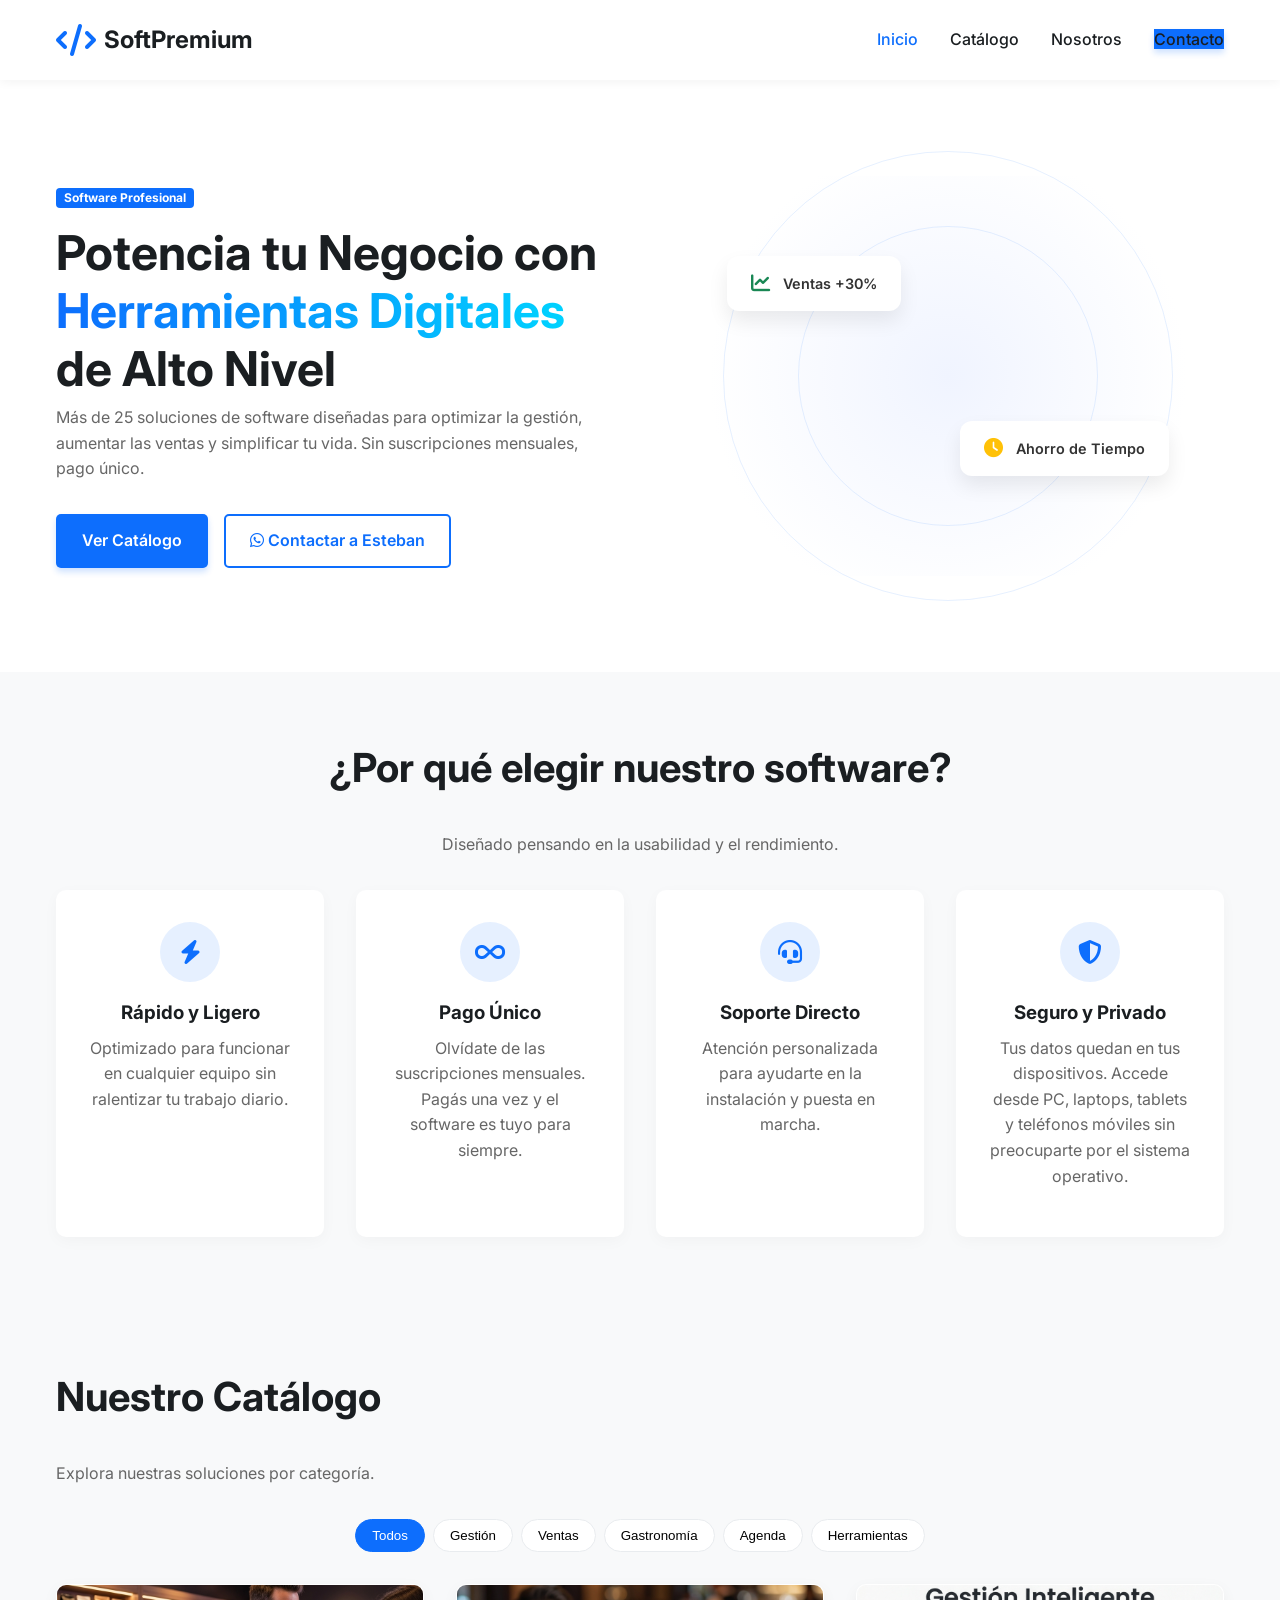
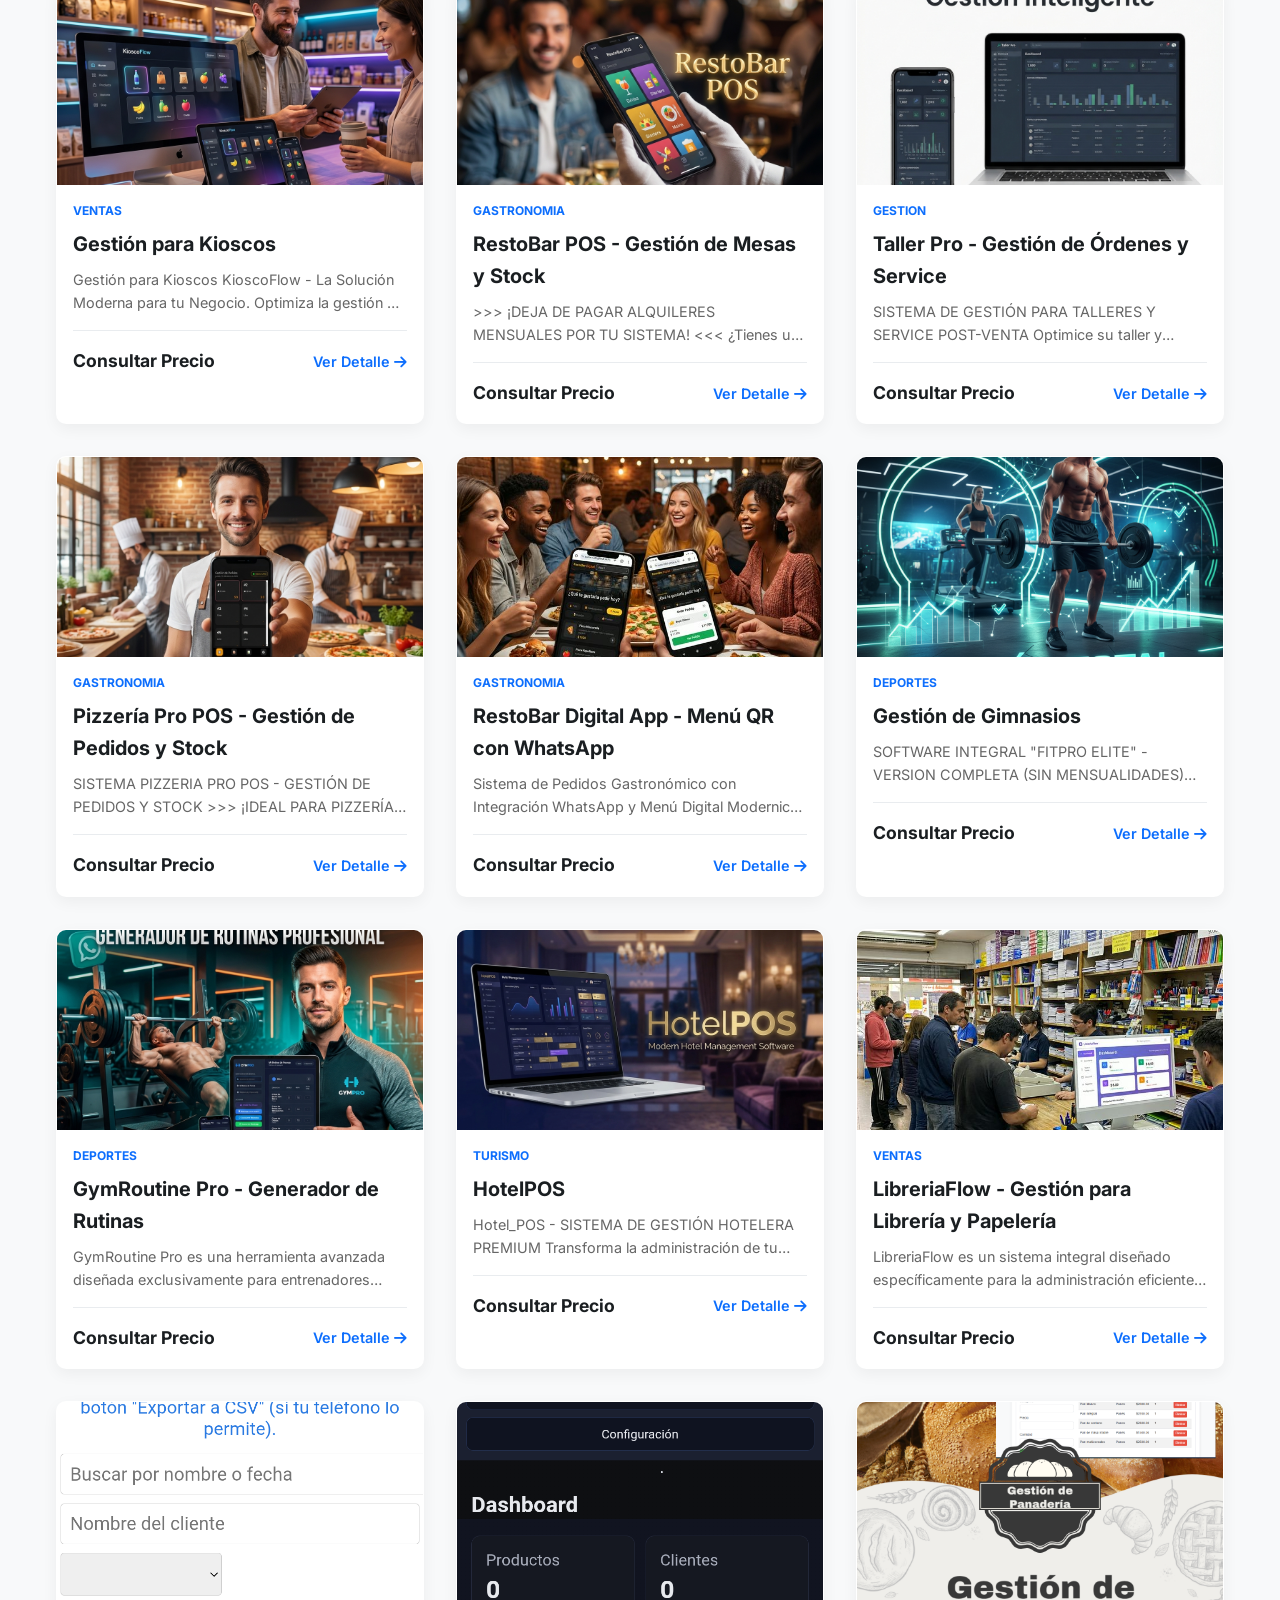
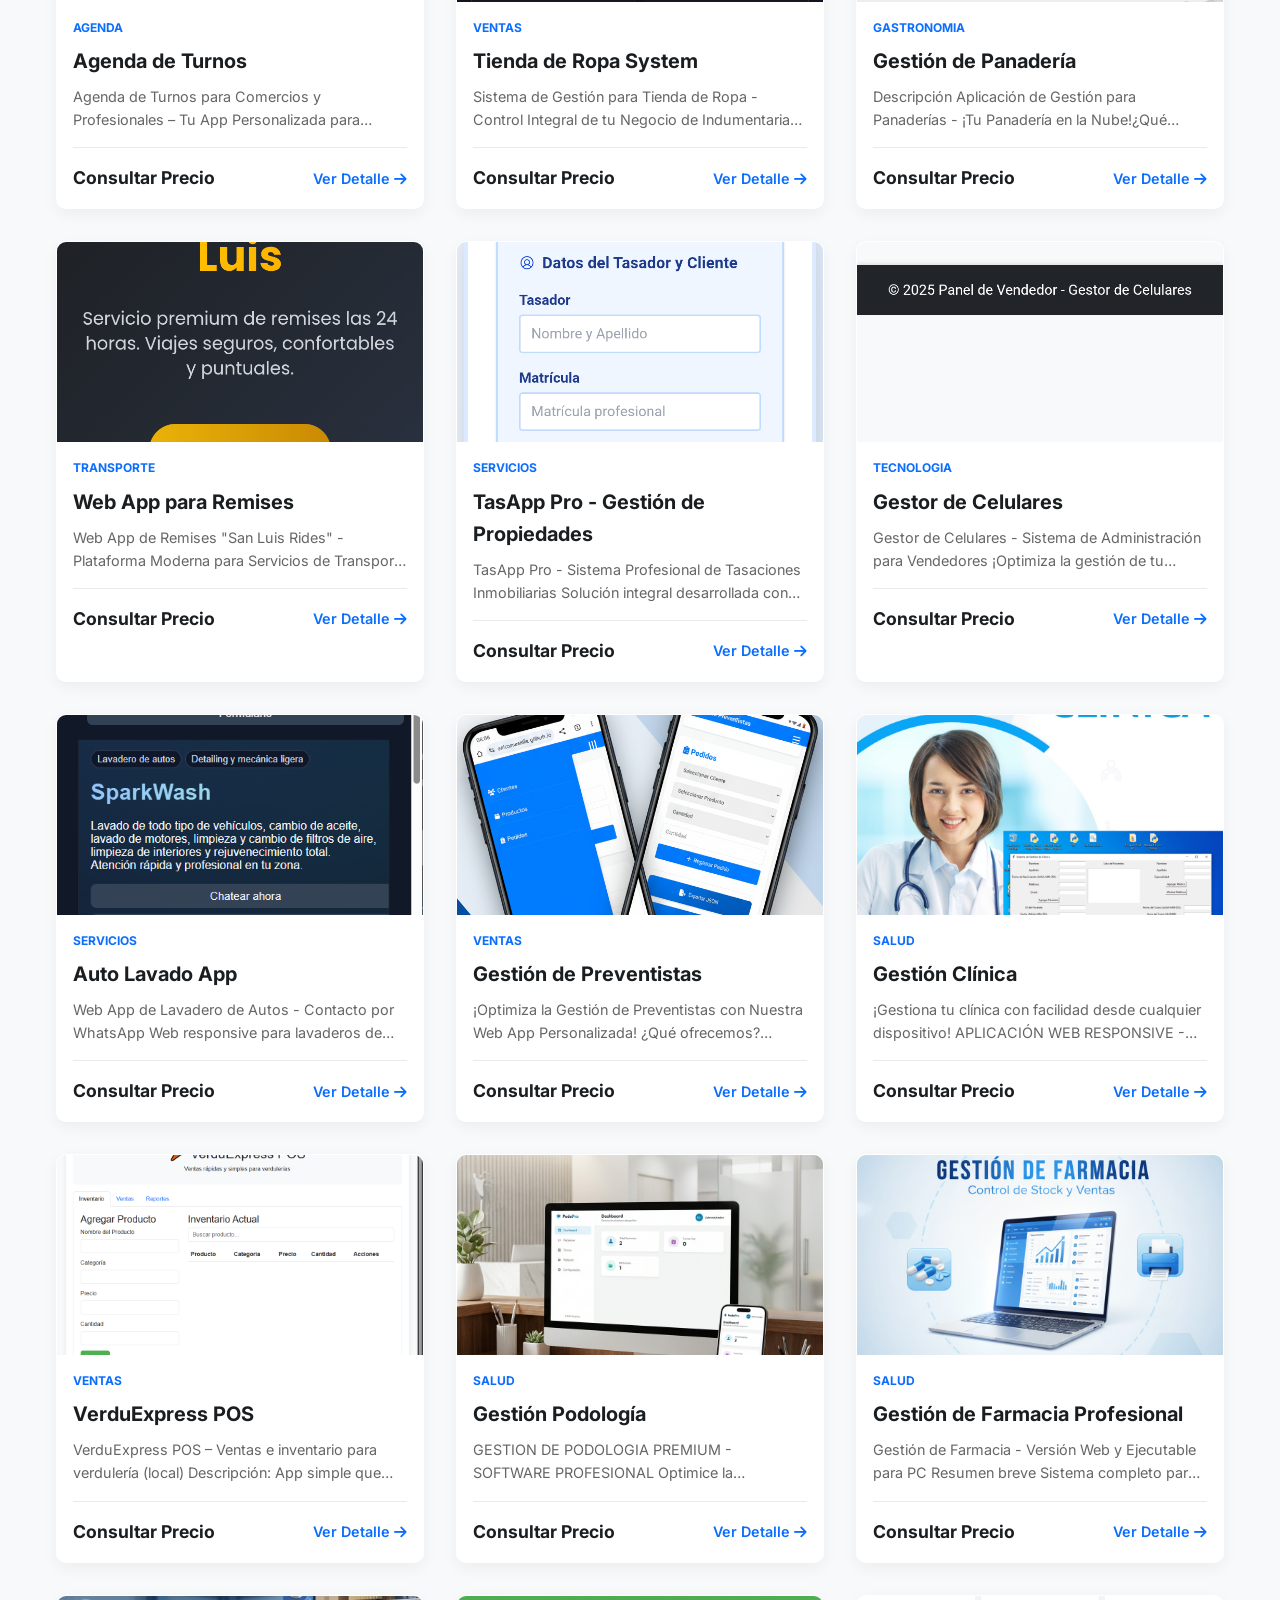
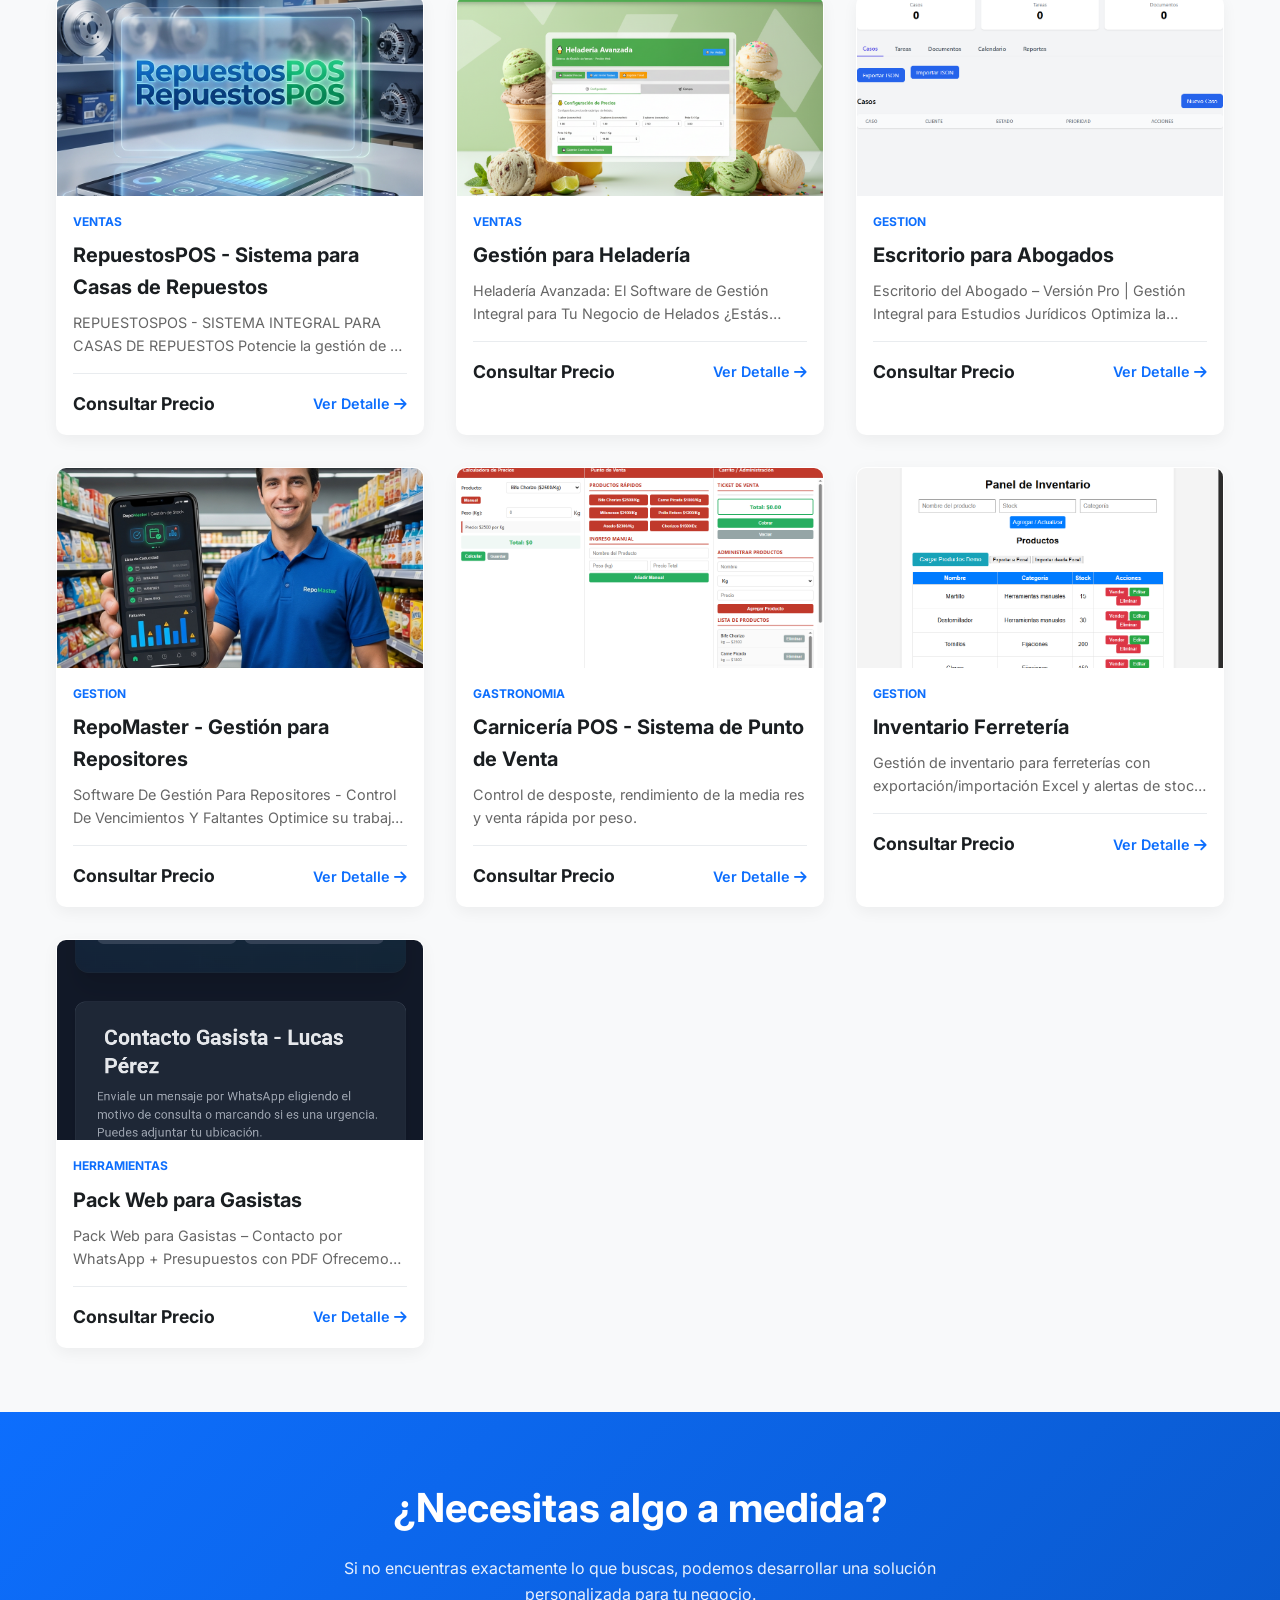
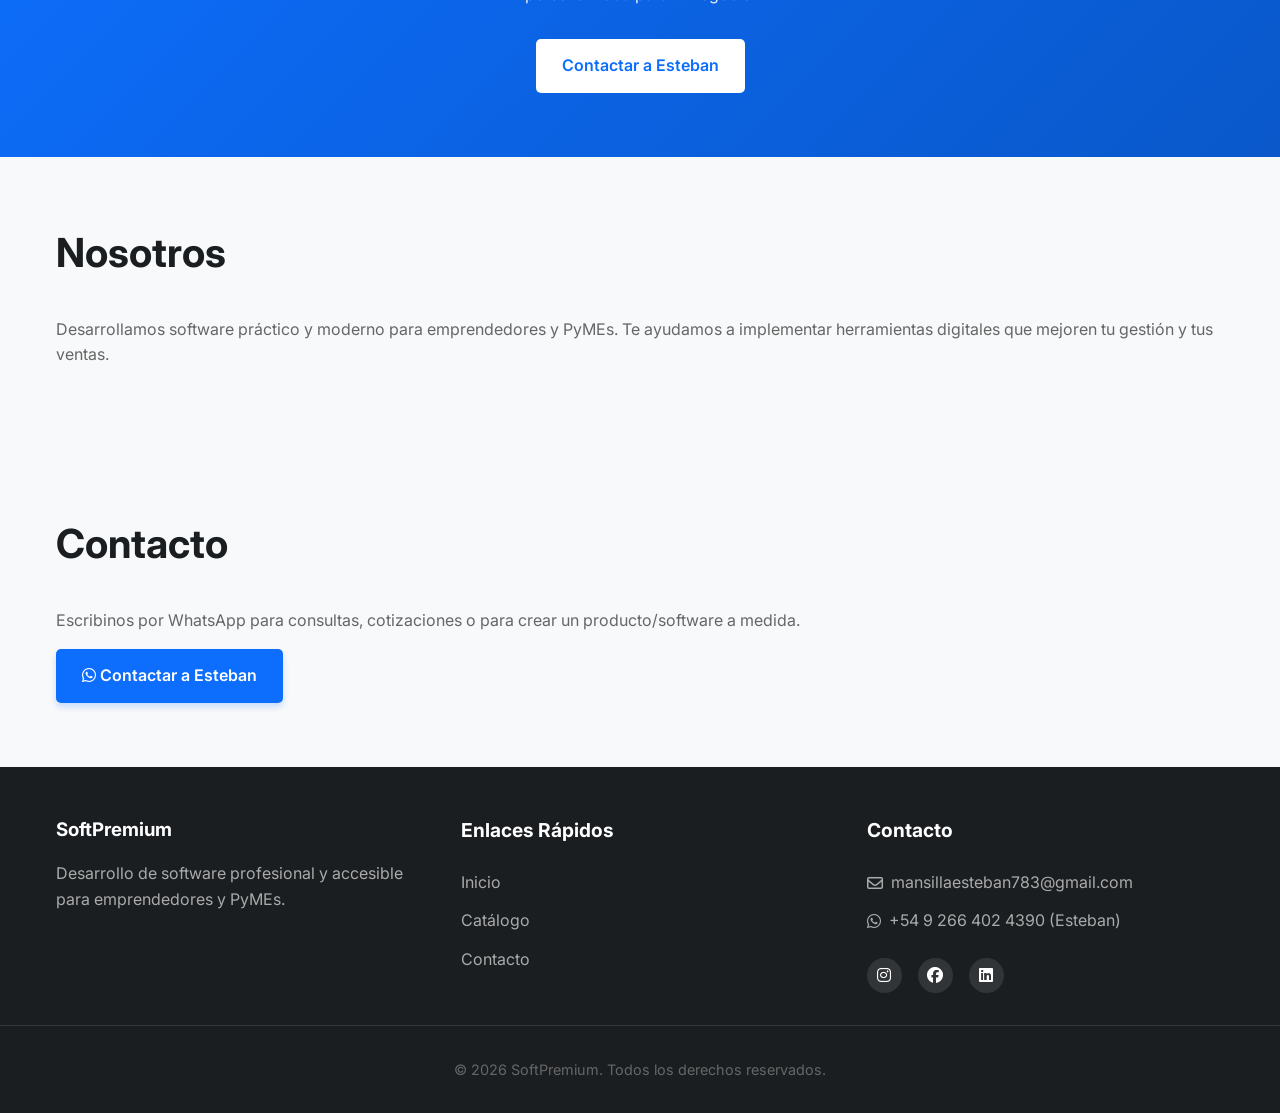
==== index.html @ 63a99de5 "dghhjdr" ====
<!DOCTYPE html>
<html lang="es">

<head>
    <meta charset="UTF-8">
    <meta name="viewport" content="width=device-width, initial-scale=1.0">
    <title>Catálogo de Software Premium | Soluciones Digitales</title>
    <meta name="description"
        content="Descubre nuestra colección de software profesional diseñado para potenciar tu negocio. Gestión, ventas, organización y mucho más.">
    <link rel="preconnect" href="https://fonts.googleapis.com">
    <link rel="preconnect" href="https://fonts.gstatic.com" crossorigin>
    <link href="https://fonts.googleapis.com/css2?family=Inter:wght@300;400;600;700&display=swap" rel="stylesheet">
    <link rel="stylesheet" href="carousel.css">
    <link rel="stylesheet" href="style.css">
    <link rel="stylesheet" href="https://cdnjs.cloudflare.com/ajax/libs/font-awesome/6.4.0/css/all.min.css">
</head>

<body>
    <header class="header">
        <div class="container header-container">
            <a href="#" class="logo">
                <i class="fa-solid fa-code"></i>
                <span>SoftPremium</span>
            </a>
            <nav class="nav">
                <ul class="nav-list">
                    <li><a href="#inicio" class="nav-link active">Inicio</a></li>
                    <li><a href="#catalogo" class="nav-link">Catálogo</a></li>
                    <li><a href="#nosotros" class="nav-link">Nosotros</a></li>
                    <li><a href="#contacto" class="nav-link btn-primary">Contacto</a></li>
                </ul>
                <div class="mobile-menu-btn">
                    <i class="fa-solid fa-bars"></i>
                </div>
            </nav>
        </div>
    </header>

    <main>
        <section id="inicio" class="hero">
            <div class="container hero-content">
                <div class="hero-text">
                    <span class="badge">Software Profesional</span>
                    <h1>Potencia tu Negocio con <span class="gradient-text">Herramientas Digitales</span> de Alto Nivel
                    </h1>
                    <p>Más de 25 soluciones de software diseñadas para optimizar la gestión, aumentar las ventas y
                        simplificar tu vida. Sin suscripciones mensuales, pago único.</p>
                    <div class="hero-buttons">
                        <a href="#catalogo" class="btn btn-primary">Ver Catálogo</a>
                        <a href="https://wa.me/5492664024390?text=Hola%20Esteban%2C%20vi%20tu%20catalogo%20en%20SoftPremium%20y%20quiero%20consultarte%20por%20crear%20un%20producto%2Fsoftware%20a%20medida.%20Podrias%20asesorarme%3F"
                            target="_blank" class="btn btn-outline"><i class="fa-brands fa-whatsapp"></i> Contactar a
                            Esteban</a>
                    </div>
                </div>
                <div class="hero-image">
                    <!-- Placeholder for hero image, creates a nice abstract tech visual with CSS -->
                    <div class="tech-visual">
                        <div class="circle circle-1"></div>
                        <div class="circle circle-2"></div>
                        <div class="card-float card-1">
                            <i class="fa-solid fa-chart-line"></i>
                            <span>Ventas +30%</span>
                        </div>
                        <div class="card-float card-2">
                            <i class="fa-solid fa-clock"></i>
                            <span>Ahorro de Tiempo</span>
                        </div>
                    </div>
                </div>
            </div>
        </section>

        <section id="features" class="features section-padding">
            <div class="container">
                <div class="section-header text-center">
                    <h2>¿Por qué elegir nuestro software?</h2>
                    <p>Diseñado pensando en la usabilidad y el rendimiento.</p>
                </div>
                <div class="features-grid">
                    <div class="feature-card">
                        <div class="icon-box">
                            <i class="fa-solid fa-bolt"></i>
                        </div>
                        <h3>Rápido y Ligero</h3>
                        <p>Optimizado para funcionar en cualquier equipo sin ralentizar tu trabajo diario.</p>
                    </div>
                    <div class="feature-card">
                        <div class="icon-box">
                            <i class="fa-solid fa-infinity"></i>
                        </div>
                        <h3>Pago Único</h3>
                        <p>Olvídate de las suscripciones mensuales. Pagás una vez y el software es tuyo para siempre.
                        </p>
                    </div>
                    <div class="feature-card">
                        <div class="icon-box">
                            <i class="fa-solid fa-headset"></i>
                        </div>
                        <h3>Soporte Directo</h3>
                        <p>Atención personalizada para ayudarte en la instalación y puesta en marcha.</p>
                    </div>
                    <div class="feature-card">
                        <div class="icon-box">
                            <i class="fa-solid fa-shield-halved"></i>
                        </div>
                        <h3>Seguro y Privado</h3>
                        <p>Tus datos quedan en tus dispositivos. Accede desde PC, laptops, tablets y teléfonos móviles sin preocuparte por el sistema operativo.</p>
                    </div>
                </div>
            </div>
        </section>

        <section id="catalogo" class="catalogo section-padding">
            <div class="container">
                <div class="section-header">
                    <h2>Nuestro Catálogo</h2>
                    <p>Explora nuestras soluciones por categoría.</p>

                    <div class="filters">
                        <button class="filter-btn active" data-filter="all">Todos</button>
                        <button class="filter-btn" data-filter="gestion">Gestión</button>
                        <button class="filter-btn" data-filter="ventas">Ventas</button>
                        <button class="filter-btn" data-filter="gastronomia">Gastronomía</button>
                        <button class="filter-btn" data-filter="agenda">Agenda</button>
                        <button class="filter-btn" data-filter="herramientas">Herramientas</button>
                    </div>
                </div>

                <div class="products-grid" id="products-container">
                    <!-- Products will be loaded here via JavaScript -->
                    <div class="loading-spinner">
                        <i class="fa-solid fa-spinner fa-spin"></i> Cargando catálogo...
                    </div>
                </div>
            </div>
        </section>

        <section id="cta" class="cta section-padding">
            <div class="container cta-container">
                <div class="cta-content">
                    <h2>¿Necesitas algo a medida?</h2>
                    <p>Si no encuentras exactamente lo que buscas, podemos desarrollar una solución personalizada para
                        tu negocio.</p>
                    <a href="https://wa.me/5492664024390?text=Hola%20Esteban%2C%20vi%20tu%20catalogo%20en%20SoftPremium%20y%20quiero%20consultarte%20por%20crear%20un%20producto%2Fsoftware%20a%20medida.%20Podrias%20asesorarme%3F"
                        target="_blank" class="btn btn-light">Contactar a Esteban</a>
                </div>
            </div>
        </section>

        <section id="nosotros" class="section-padding">
            <div class="container">
                <div class="section-header">
                    <h2>Nosotros</h2>
                    <p>Desarrollamos software práctico y moderno para emprendedores y PyMEs. Te ayudamos a implementar
                        herramientas digitales que mejoren tu gestión y tus ventas.</p>
                </div>
            </div>
        </section>

        <section id="contacto" class="section-padding">
            <div class="container">
                <div class="section-header">
                    <h2>Contacto</h2>
                    <p>Escribinos por WhatsApp para consultas, cotizaciones o para crear un producto/software a medida.
                    </p>
                </div>
                <a href="https://wa.me/5492664024390?text=Hola%20Esteban%2C%20vi%20tu%20catalogo%20en%20SoftPremium%20y%20quiero%20consultarte%20por%20crear%20un%20producto%2Fsoftware%20a%20medida.%20Podrias%20asesorarme%3F"
                    target="_blank" class="btn btn-primary"><i class="fa-brands fa-whatsapp"></i> Contactar a
                    Esteban</a>
            </div>
        </section>
    </main>

    <footer class="footer">
        <div class="container footer-content">
            <div class="footer-brand">
                <h3>SoftPremium</h3>
                <p>Desarrollo de software profesional y accesible para emprendedores y PyMEs.</p>
            </div>
            <div class="footer-links">
                <h4>Enlaces Rápidos</h4>
                <ul>
                    <li><a href="#inicio">Inicio</a></li>
                    <li><a href="#catalogo">Catálogo</a></li>
                    <li><a href="#contacto">Contacto</a></li>
                </ul>
            </div>
            <div class="footer-contact">
                <h4>Contacto</h4>
                <p><i class="fa-regular fa-envelope"></i> mansillaesteban783@gmail.com</p>
                <p><i class="fa-brands fa-whatsapp"></i> +54 9 266 402 4390 (Esteban)</p>
                <div class="social-icons">
                    <a href="#"><i class="fa-brands fa-instagram"></i></a>
                    <a href="https://www.facebook.com/profile.php?id=61573577638494&locale=es_LA"><i
                            class="fa-brands fa-facebook"></i></a>
                    <a href="https://www.linkedin.com/in/esteban-federico-mansilla-4b6b83250/"><i
                            class="fa-brands fa-linkedin"></i></a>
                </div>
            </div>
        </div>
        <div class="footer-bottom">
            <p>&copy; 2026 SoftPremium. Todos los derechos reservados.</p>
        </div>
    </footer>

    <!-- Product Modal -->
    <div id="product-modal" class="modal">
        <div class="modal-content">
            <span class="close-modal">&times;</span>
            <div class="modal-body">
                <div class="modal-image">
                    <img id="modal-img" src="" alt="Producto">
                </div>
                <div class="modal-info">
                    <span id="modal-category" class="badge">Categoría</span>
                    <h2 id="modal-title">Título del Producto</h2>
                    <p id="modal-desc">Descripción completa...</p>
                    <ul id="modal-features" class="feature-list">
                        <!-- Features list populated by JS -->
                    </ul>
                    <div class="modal-price-action">
                        <div class="price-tag" id="modal-price">$0</div>
                        <a href="#" id="modal-buy-btn" target="_blank" class="btn btn-primary"><i
                                class="fa-brands fa-whatsapp"></i> Comprar ahora</a>
                    </div>
                </div>
            </div>
        </div>
    </div>

    <script src="products.js"></script>
    <script src="main.js"></script>
</body>

</html>
---- carousel.css ----
/* Carousel Styles */
.carousel {
    position: relative;
    width: 100%;
    height: 100%;
    display: flex;
    align-items: center;
    justify-content: center;
    overflow: hidden;
}

.carousel-slide {
    display: none;
    width: 100%;
    height: 100%;
    object-fit: contain;
    /* Changed from cover so images fit nicely */
}

.carousel-slide.active {
    display: block;
    animation: fadeIn 0.5s ease;
}

@keyframes fadeIn {
    from {
        opacity: 0;
    }

    to {
        opacity: 1;
    }
}

.carousel-btn {
    position: absolute;
    top: 50%;
    transform: translateY(-50%);
    background-color: rgba(0, 0, 0, 0.5);
    color: white;
    border: none;
    padding: 10px 15px;
    cursor: pointer;
    font-size: 1.5rem;
    z-index: 10;
    border-radius: 50%;
    transition: background 0.3s;
}

.carousel-btn:hover {
    background-color: rgba(0, 0, 0, 0.8);
}

.carousel-btn.prev {
    left: 10px;
}

.carousel-btn.next {
    right: 10px;
}

.carousel-indicators {
    position: absolute;
    bottom: 10px;
    left: 50%;
    transform: translateX(-50%);
    display: flex;
    gap: 5px;
    z-index: 10;
}

.carousel-dot {
    width: 10px;
    height: 10px;
    background-color: rgba(255, 255, 255, 0.5);
    border-radius: 50%;
    cursor: pointer;
}

.carousel-dot.active {
    background-color: white;
}
---- style.css ----
:root {
    /* Color Palette */
    --primary-color: #0d6efd;
    --primary-dark: #0a58ca;
    --secondary-color: #1a1e21;
    --accent-color: #ffc107;
    --text-color: #333333;
    --light-bg: #f8f9fa;
    --dark-bg: #121212;
    --card-bg: #ffffff;
    --border-color: #e9ecef;
    --success-color: #198754;

    /* Spacing */
    --space-sm: 0.5rem;
    --space-md: 1rem;
    --space-lg: 2rem;
    --space-xl: 4rem;

    /* Fonts */
    --font-heading: 'Inter', sans-serif;
    --font-body: 'Inter', sans-serif;
}

/* Base Styles */
* {
    box-sizing: border-box;
    margin: 0;
    padding: 0;
}

body {
    font-family: var(--font-body);
    line-height: 1.6;
    color: var(--text-color);
    background-color: var(--light-bg);
}

img {
    max-width: 100%;
    height: auto;
    display: block;
}

a {
    text-decoration: none;
    color: inherit;
    transition: all 0.3s ease;
}

ul {
    list-style: none;
}

.container {
    max-width: 1200px;
    margin: 0 auto;
    padding: 0 var(--space-md);
}

.section-padding {
    padding: var(--space-xl) 0;
}

.text-center {
    text-align: center;
}

/* Typography */
h1,
h2,
h3,
h4,
h5,
h6 {
    font-family: var(--font-heading);
    font-weight: 700;
    color: var(--secondary-color);
    margin-bottom: var(--space-sm);
}

h1 {
    font-size: 3rem;
    line-height: 1.2;
}

h2 {
    font-size: 2.5rem;
    margin-bottom: var(--space-lg);
}

p {
    margin-bottom: var(--space-md);
    color: #666;
}

.gradient-text {
    background: linear-gradient(90deg, var(--primary-color), #00d2ff);
    -webkit-background-clip: text;
    -webkit-text-fill-color: transparent;
}

/* Badge */
.badge {
    display: inline-block;
    padding: 0.25rem 0.5rem;
    font-size: 0.75rem;
    font-weight: 700;
    line-height: 1;
    color: #fff;
    text-align: center;
    white-space: nowrap;
    vertical-align: baseline;
    border-radius: 0.25rem;
    background-color: var(--primary-color);
    margin-bottom: var(--space-md);
}

/* Buttons */
.btn {
    display: inline-block;
    padding: 0.75rem 1.5rem;
    font-size: 1rem;
    font-weight: 600;
    border-radius: 5px;
    cursor: pointer;
    border: 2px solid transparent;
}

.btn-primary {
    background-color: var(--primary-color);
    color: #fff;
    box-shadow: 0 4px 6px rgba(13, 110, 253, 0.2);
}

.btn-primary:hover {
    background-color: var(--primary-dark);
    transform: translateY(-2px);
    box-shadow: 0 6px 8px rgba(13, 110, 253, 0.3);
}

.btn-outline {
    background-color: transparent;
    border-color: var(--primary-color);
    color: var(--primary-color);
}

.btn-outline:hover {
    background-color: var(--primary-color);
    color: #fff;
}

.btn-light {
    background-color: #fff;
    color: var(--primary-color);
}

.btn-light:hover {
    background-color: #f8f9fa;
    color: var(--primary-dark);
}

/* Header & Nav */
.header {
    background-color: #fff;
    box-shadow: 0 2px 10px rgba(0, 0, 0, 0.05);
    position: sticky;
    top: 0;
    z-index: 1000;
}

.header-container {
    display: flex;
    justify-content: space-between;
    align-items: center;
    height: 80px;
}

.logo {
    display: flex;
    align-items: center;
    font-size: 1.5rem;
    font-weight: 700;
    color: var(--secondary-color);
}

.logo i {
    color: var(--primary-color);
    margin-right: 0.5rem;
    font-size: 2rem;
}

.nav-list {
    display: flex;
    align-items: center;
    gap: var(--space-lg);
}

.nav-link {
    font-weight: 500;
    color: var(--secondary-color);
}

.nav-link.active,
.nav-link:hover {
    color: var(--primary-color);
}

.mobile-menu-btn {
    display: none;
    font-size: 1.5rem;
    cursor: pointer;
}

/* Hero Section */
.hero {
    background-color: #fff;
    padding: 6rem 0;
    overflow: hidden;
    position: relative;
}

.hero-content {
    display: grid;
    grid-template-columns: 1fr 1fr;
    gap: var(--space-xl);
    align-items: center;
}

.hero-buttons {
    display: flex;
    gap: var(--space-md);
    margin-top: var(--space-lg);
}

.tech-visual {
    position: relative;
    width: 100%;
    height: 400px;
    background: radial-gradient(circle at center, #f0f4ff 0%, #fff 70%);
    border-radius: 20px;
    display: flex;
    justify-content: center;
    align-items: center;
}

.circle {
    position: absolute;
    border-radius: 50%;
    border: 1px solid rgba(13, 110, 253, 0.1);
}

.circle-1 {
    width: 300px;
    height: 300px;
    animation: pulse 4s infinite;
}

.circle-2 {
    width: 450px;
    height: 450px;
    animation: pulse 6s infinite reverse;
}

.card-float {
    position: absolute;
    background: #fff;
    padding: 1rem 1.5rem;
    border-radius: 12px;
    box-shadow: 0 10px 20px rgba(0, 0, 0, 0.08);
    display: flex;
    align-items: center;
    gap: 0.8rem;
    font-weight: 600;
    font-size: 0.9rem;
    animation: float 3s ease-in-out infinite;
}

.card-1 {
    top: 20%;
    left: 10%;
    animation-delay: 0s;
}

.card-1 i {
    color: var(--success-color);
    font-size: 1.2rem;
}

.card-2 {
    bottom: 25%;
    right: 10%;
    animation-delay: 1.5s;
}

.card-2 i {
    color: var(--accent-color);
    font-size: 1.2rem;
}

@keyframes pulse {
    0% {
        transform: scale(1);
        opacity: 0.5;
    }

    50% {
        transform: scale(1.1);
        opacity: 0.2;
    }

    100% {
        transform: scale(1);
        opacity: 0.5;
    }
}

@keyframes float {
    0% {
        transform: translateY(0);
    }

    50% {
        transform: translateY(-10px);
    }

    100% {
        transform: translateY(0);
    }
}

/* Features */
.features-grid {
    display: grid;
    grid-template-columns: repeat(auto-fit, minmax(250px, 1fr));
    gap: var(--space-lg);
    margin-top: var(--space-lg);
}

.feature-card {
    background: #fff;
    padding: var(--space-lg);
    border-radius: 10px;
    box-shadow: 0 4px 15px rgba(0, 0, 0, 0.03);
    text-align: center;
    transition: transform 0.3s;
}

.feature-card:hover {
    transform: translateY(-5px);
}

.icon-box {
    width: 60px;
    height: 60px;
    background-color: rgba(13, 110, 253, 0.1);
    color: var(--primary-color);
    border-radius: 50%;
    display: flex;
    justify-content: center;
    align-items: center;
    margin: 0 auto var(--space-md);
    font-size: 1.5rem;
}

/* Catalog */
.filters {
    display: flex;
    justify-content: center;
    flex-wrap: wrap;
    gap: var(--space-sm);
    margin: var(--space-lg) 0;
}

.filter-btn {
    background: #fff;
    border: 1px solid var(--border-color);
    padding: 0.5rem 1rem;
    border-radius: 20px;
    cursor: pointer;
    font-weight: 500;
    transition: all 0.3s;
}

.filter-btn:hover,
.filter-btn.active {
    background-color: var(--primary-color);
    color: #fff;
    border-color: var(--primary-color);
}

.products-grid {
    display: grid;
    grid-template-columns: repeat(auto-fill, minmax(300px, 1fr));
    gap: var(--space-lg);
}

.product-card {
    background: #fff;
    border-radius: 10px;
    overflow: hidden;
    box-shadow: 0 5px 15px rgba(0, 0, 0, 0.05);
    transition: all 0.3s;
    border: 1px solid transparent;
}

.product-card:hover {
    box-shadow: 0 10px 25px rgba(0, 0, 0, 0.1);
    border-color: rgba(13, 110, 253, 0.2);
    transform: translateY(-3px);
}

.product-img-wrapper {
    height: 200px;
    background-color: #eee;
    overflow: hidden;
    position: relative;
    display: flex;
    align-items: center;
    justify-content: center;
}

.product-img-wrapper img {
    width: 100%;
    height: 100%;
    object-fit: cover;
    transition: transform 0.5s;
}

.product-card:hover .product-img-wrapper img {
    transform: scale(1.05);
}

.product-placeholder {
    font-size: 3rem;
    color: #ccc;
}

.product-content {
    padding: var(--space-md);
}

.product-cat {
    font-size: 0.75rem;
    color: var(--primary-color);
    text-transform: uppercase;
    font-weight: 700;
    margin-bottom: 0.5rem;
    display: block;
}

.product-title {
    font-size: 1.25rem;
    margin-bottom: 0.5rem;
    color: var(--secondary-color);
}

.product-desc {
    font-size: 0.9rem;
    color: #666;
    margin-bottom: 1rem;
    /* Limit lines */
    display: -webkit-box;
    -webkit-line-clamp: 2;
    -webkit-box-orient: vertical;
    overflow: hidden;
}

.product-footer {
    display: flex;
    justify-content: space-between;
    align-items: center;
    margin-top: 1rem;
    padding-top: 1rem;
    border-top: 1px solid var(--border-color);
}

.product-price {
    font-weight: 700;
    font-size: 1.1rem;
    color: var(--secondary-color);
}

.view-btn {
    text-decoration: none;
    color: var(--primary-color);
    font-weight: 600;
    font-size: 0.9rem;
}

.view-btn:hover {
    text-decoration: underline;
}

/* CTA */
.cta {
    background: linear-gradient(135deg, var(--primary-color), var(--primary-dark));
    color: #fff;
    text-align: center;
}

.cta h2 {
    color: #fff;
    margin-bottom: 1rem;
}

.cta p {
    color: rgba(255, 255, 255, 0.9);
    max-width: 600px;
    margin: 0 auto 2rem;
}

/* Footer */
.footer {
    background-color: var(--secondary-color);
    color: #fff;
    padding: 3rem 0 1rem;
}

.footer-content {
    display: grid;
    grid-template-columns: repeat(auto-fit, minmax(200px, 1fr));
    gap: 3rem;
    margin-bottom: 2rem;
}

.footer-brand h3 {
    color: #fff;
    margin-bottom: 1rem;
}

.footer-brand p {
    color: #aaa;
}

.footer h4 {
    color: #fff;
    margin-bottom: 1.5rem;
    font-size: 1.2rem;
}

.footer-links ul li {
    margin-bottom: 0.8rem;
}

.footer-links a {
    color: #aaa;
}

.footer-links a:hover {
    color: #fff;
    padding-left: 5px;
}

.footer-contact p {
    color: #aaa;
    margin-bottom: 0.8rem;
    display: flex;
    align-items: center;
    gap: 0.5rem;
}

.social-icons {
    display: flex;
    gap: 1rem;
    margin-top: 1.5rem;
}

.social-icons a {
    width: 35px;
    height: 35px;
    background-color: rgba(255, 255, 255, 0.1);
    display: flex;
    align-items: center;
    justify-content: center;
    border-radius: 50%;
    color: #fff;
    transition: all 0.3s;
}

.social-icons a:hover {
    background-color: var(--primary-color);
    transform: translateY(-3px);
}

.footer-bottom {
    text-align: center;
    padding-top: 2rem;
    border-top: 1px solid rgba(255, 255, 255, 0.1);
    color: #777;
    font-size: 0.9rem;
}

/* Modal */
.modal {
    display: none;
    position: fixed;
    z-index: 2000;
    left: 0;
    top: 0;
    width: 100%;
    height: 100%;
    background-color: rgba(0, 0, 0, 0.7);
    overflow: auto;
    opacity: 0;
    transition: opacity 0.3s ease;
}

.modal.show {
    display: flex;
    align-items: center;
    justify-content: center;
    opacity: 1;
}

.modal-content {
    background-color: #fff;
    margin: auto;
    width: 90%;
    max-width: 900px;
    border-radius: 12px;
    position: relative;
    box-shadow: 0 5px 30px rgba(0, 0, 0, 0.3);
    animation: slideDown 0.4s ease;
    overflow: hidden;
}

@keyframes slideDown {
    from {
        transform: translateY(-50px);
        opacity: 0;
    }

    to {
        transform: translateY(0);
        opacity: 1;
    }
}

.close-modal {
    color: #aaa;
    position: absolute;
    top: 15px;
    right: 20px;
    font-size: 2rem;
    font-weight: bold;
    cursor: pointer;
    z-index: 10;
}

.close-modal:hover {
    color: #000;
}

.modal-body {
    display: grid;
    grid-template-columns: 1fr 1fr;
}

.modal-image {
    background-color: #f0f0f0;
    display: flex;
    align-items: center;
    justify-content: center;
    height: 400px;
    overflow: hidden;
}

.modal-image img {
    max-height: 100%;
    width: auto;
}

.modal-info {
    padding: 2rem;
    display: flex;
    flex-direction: column;
    overflow-y: auto;
    max-height: 500px;
    /* Limit height inside modal if needed */
}

#modal-desc {
    white-space: pre-wrap;
    /* Preserve newlines */
    margin-bottom: 1.5rem;
    line-height: 1.6;
}

.feature-list {
    margin: 1.5rem 0;
}

.feature-list li {
    margin-bottom: 0.5rem;
    padding-left: 1.5rem;
    position: relative;
}

.feature-list li::before {
    content: "✓";
    position: absolute;
    left: 0;
    color: var(--success-color);
    font-weight: bold;
}

.modal-price-action {
    margin-top: auto;
    display: flex;
    justify-content: space-between;
    align-items: center;
    padding-top: 1.5rem;
    border-top: 1px solid var(--border-color);
}

.price-tag {
    font-size: 1.5rem;
    font-weight: 800;
    color: var(--primary-color);
}

/* Responsive */
@media (max-width: 768px) {
    .hero-content {
        grid-template-columns: 1fr;
        text-align: center;
    }

    .hero-buttons {
        justify-content: center;
    }

    .nav-list {
        display: none;
        /* simple mobile menu handling for now */
    }

    .mobile-menu-btn {
        display: block;
    }

    h1 {
        font-size: 2.5rem;
    }

    .modal-body {
        grid-template-columns: 1fr;
    }

    .modal-image {
        height: 250px;
    }
}
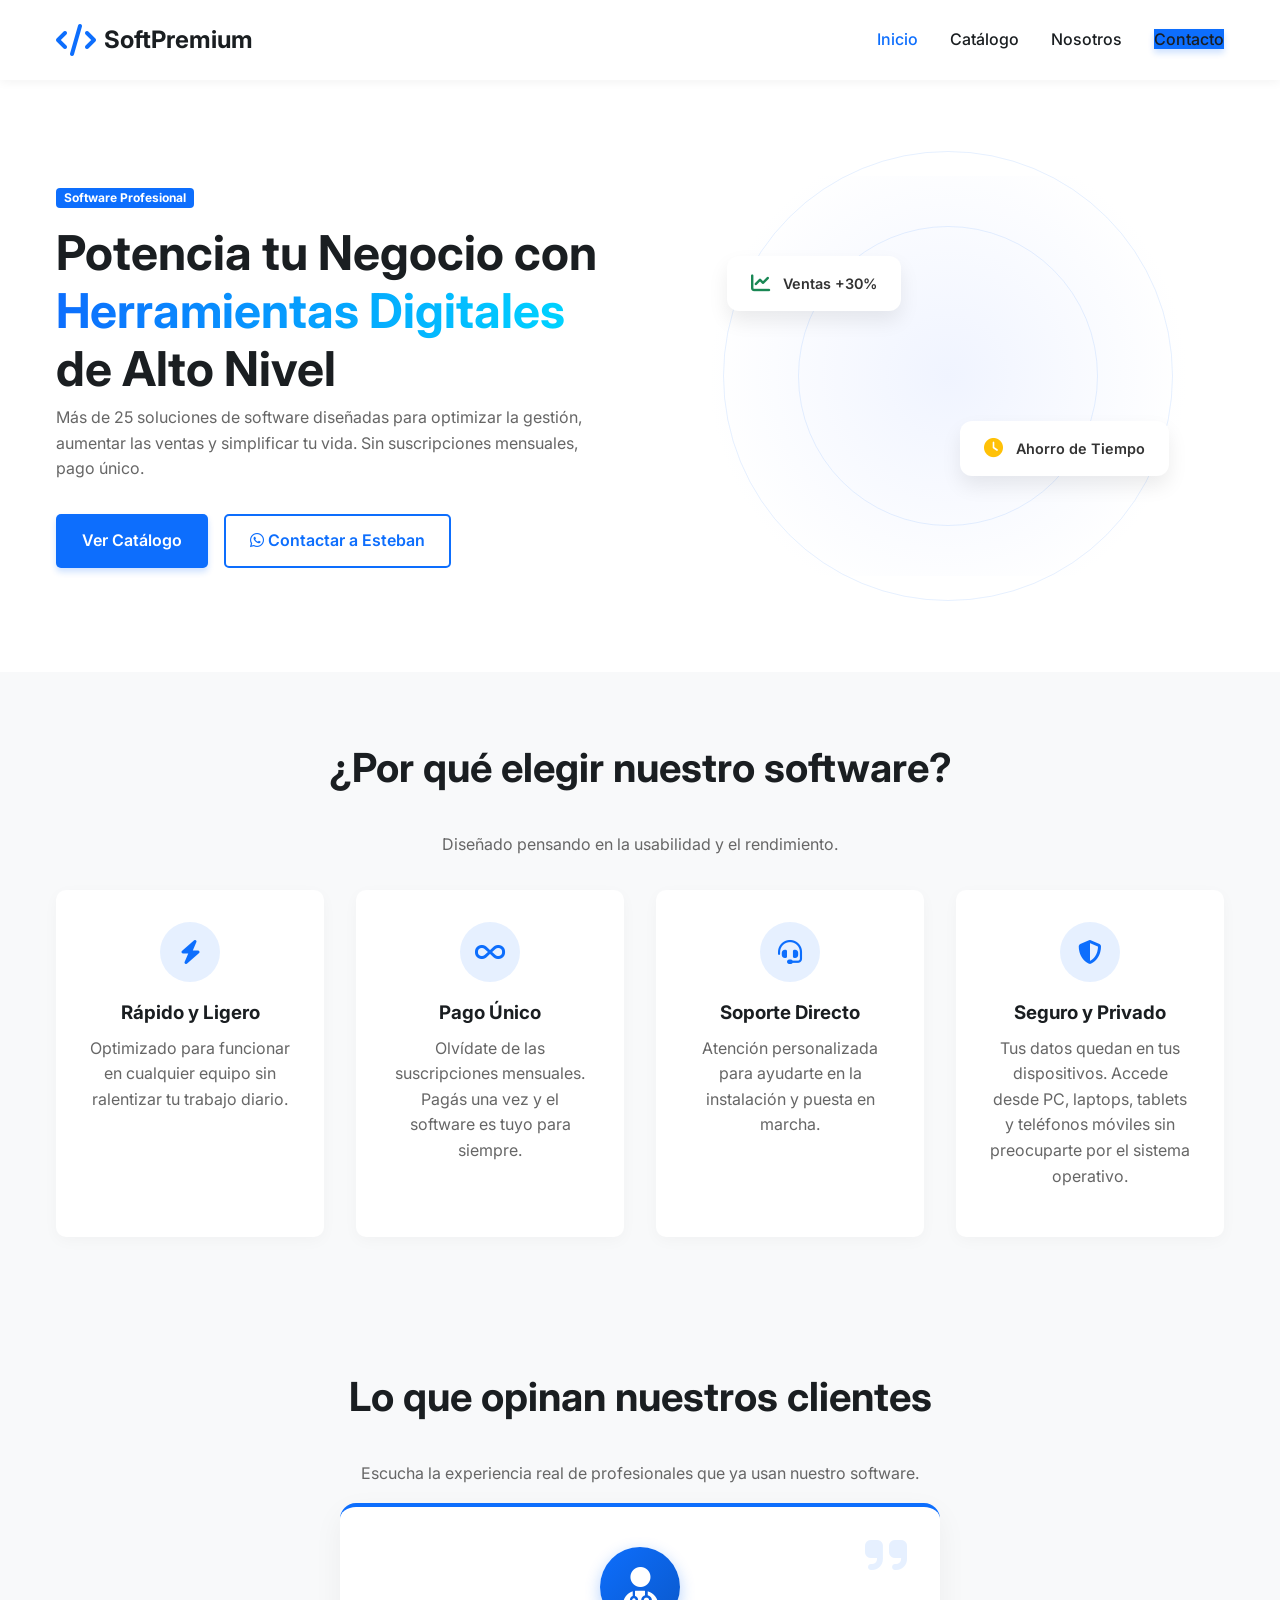
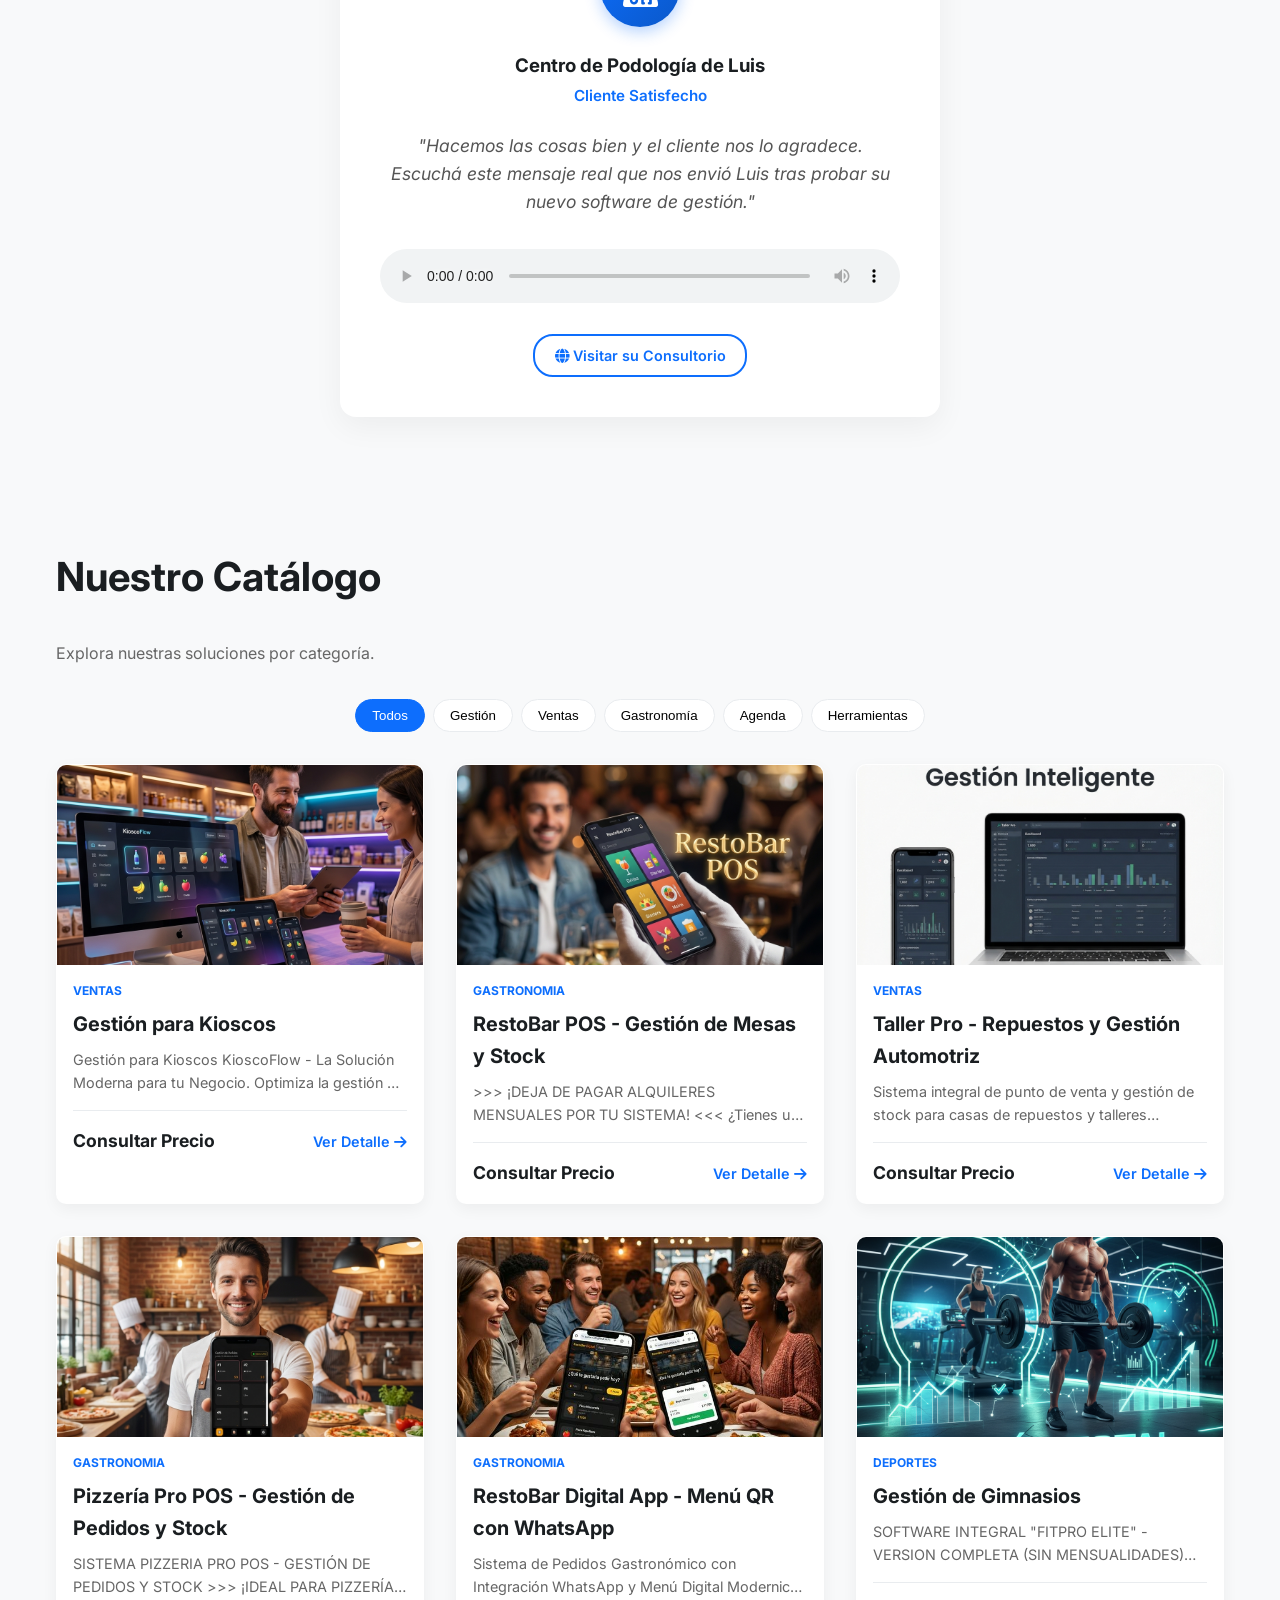
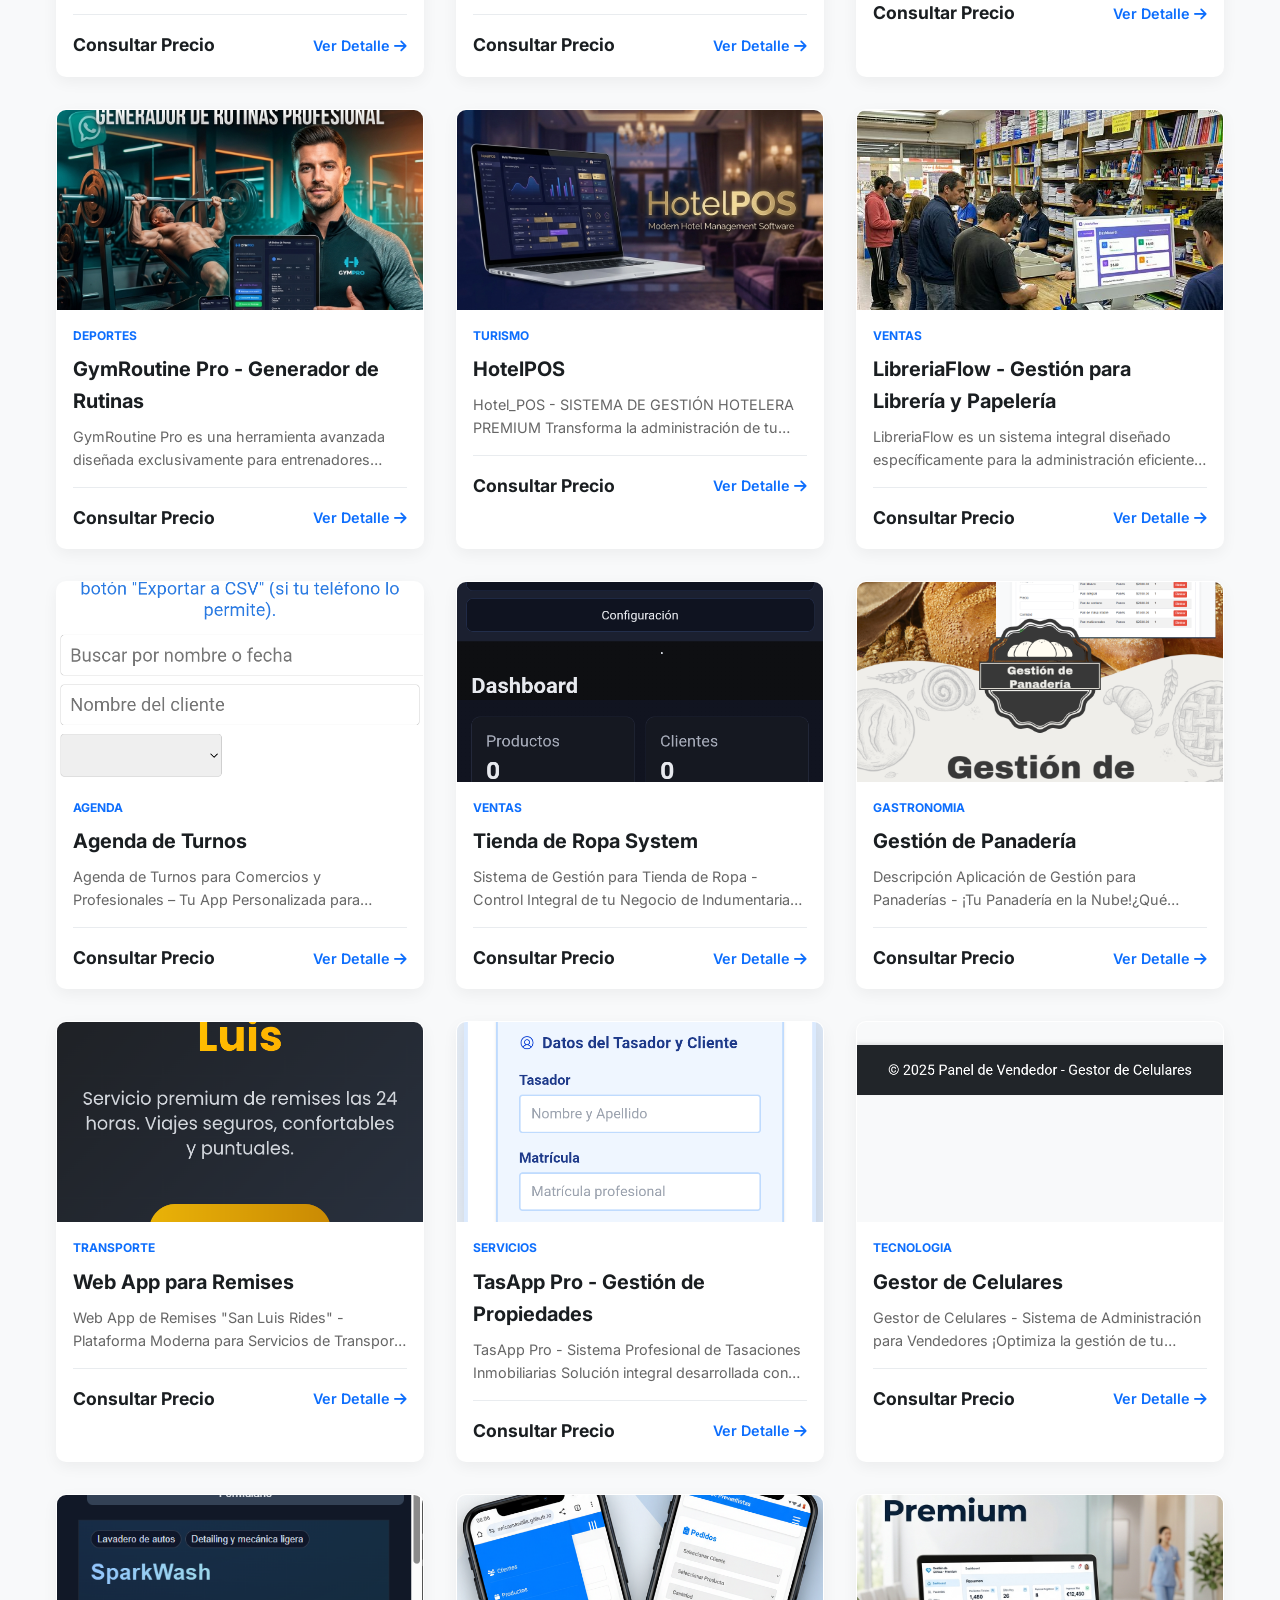
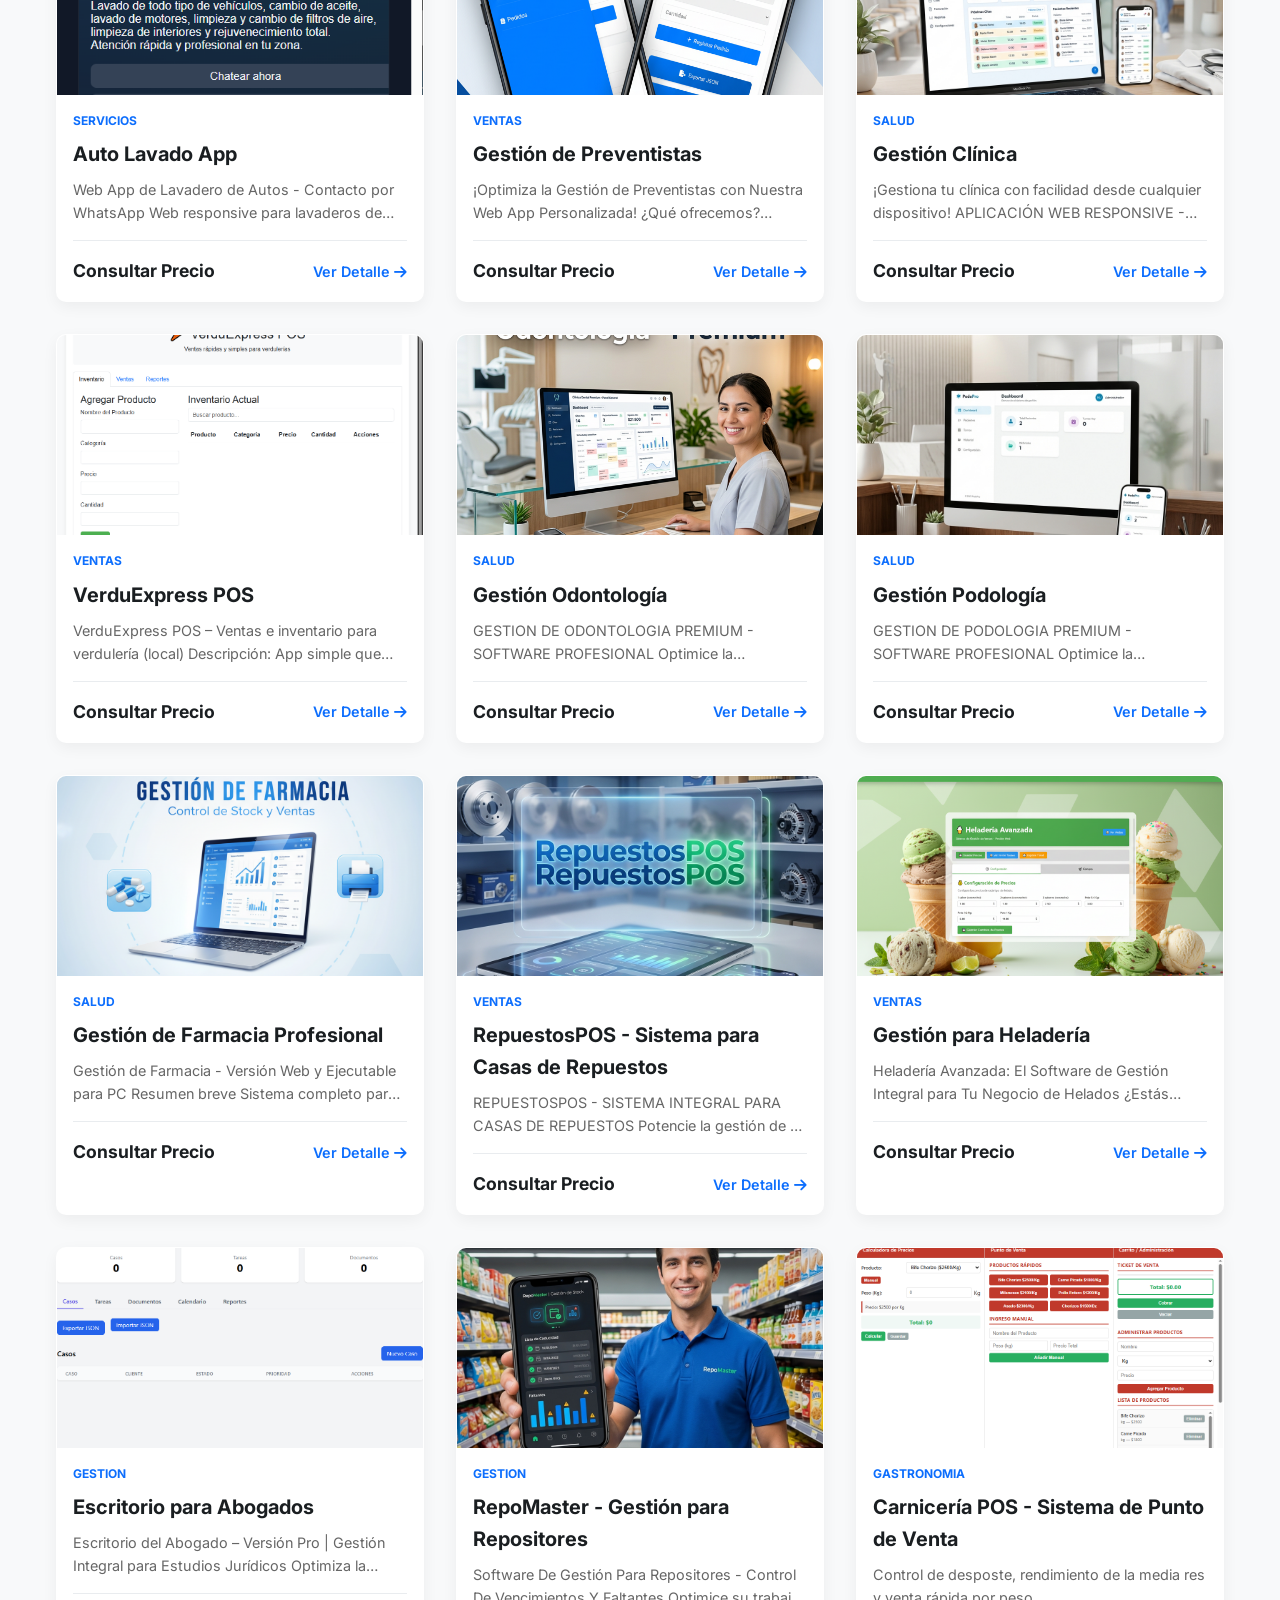
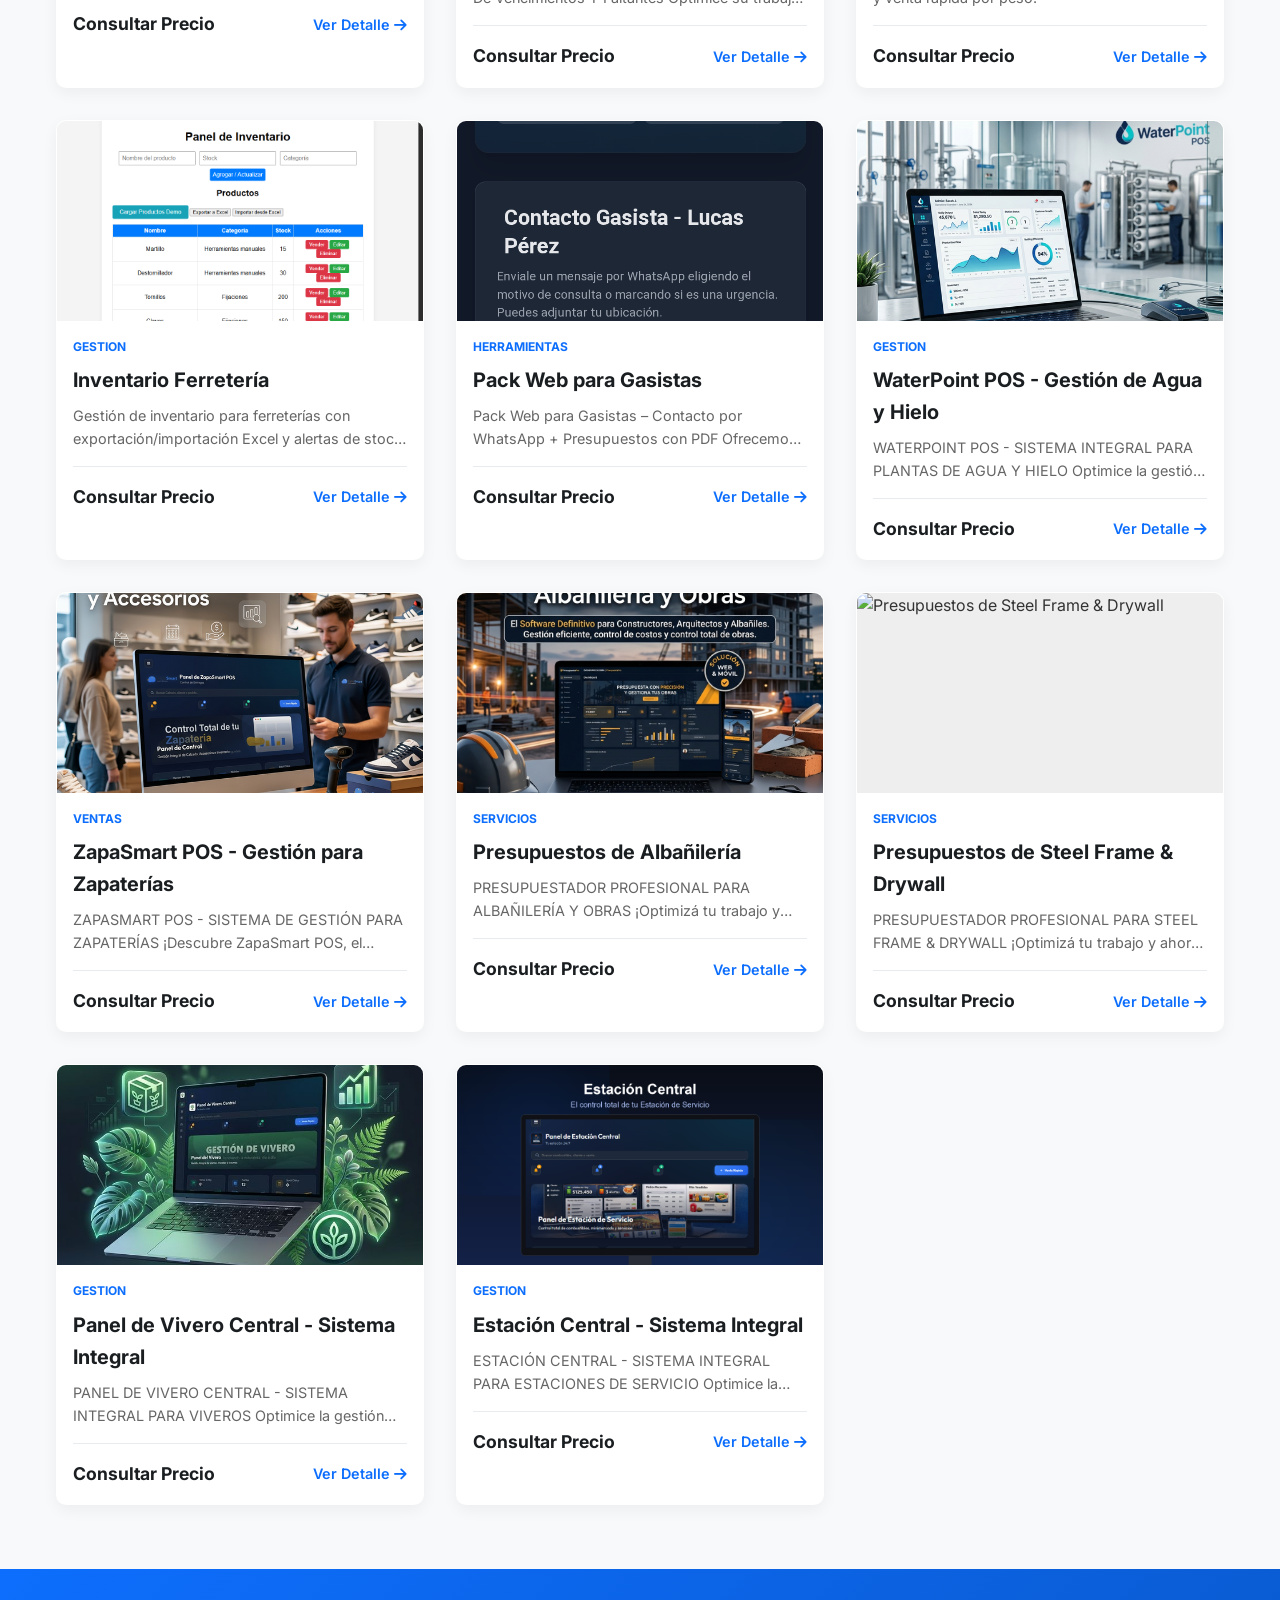
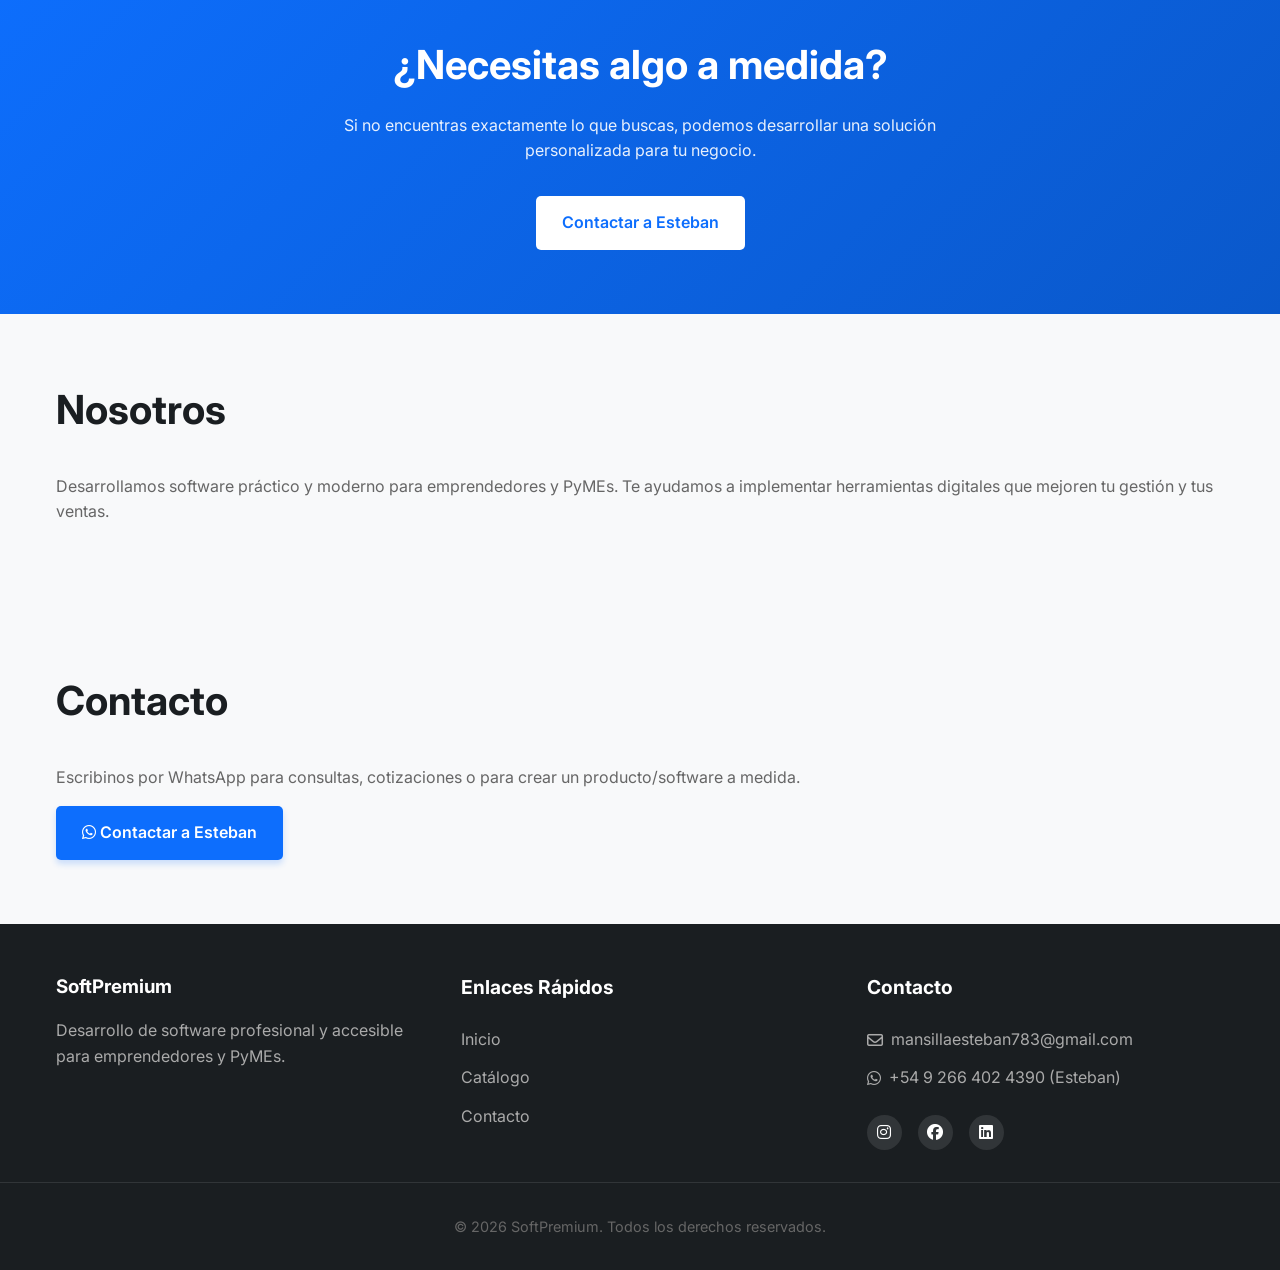
==== commit a5740105: "Add files via upload" ====
--- a/index.html
+++ b/index.html
@@ -104,7 +104,46 @@
                             <i class="fa-solid fa-shield-halved"></i>
                         </div>
                         <h3>Seguro y Privado</h3>
-                        <p>Tus datos quedan en tus dispositivos. Accede desde PC, laptops, tablets y teléfonos móviles sin preocuparte por el sistema operativo.</p>
+                        <p>Tus datos quedan en tus dispositivos. Accede desde PC, laptops, tablets y teléfonos móviles
+                            sin preocuparte por el sistema operativo.</p>
+                    </div>
+                </div>
+            </div>
+        </section>
+
+        <section id="testimonios" class="testimonios section-padding" style="background-color: #f8f9fa;">
+            <div class="container">
+                <div class="section-header text-center">
+                    <h2>Lo que opinan nuestros clientes</h2>
+                    <p>Escucha la experiencia real de profesionales que ya usan nuestro software.</p>
+                </div>
+
+                <div class="testimonial-card"
+                    style="max-width: 600px; margin: 0 auto; background: #fff; padding: 2.5rem; border-radius: 16px; box-shadow: 0 10px 30px rgba(0,0,0,0.05); text-align: center; position: relative; border-top: 4px solid var(--primary-color);">
+                    <i class="fa-solid fa-quote-right"
+                        style="position: absolute; top: 1.5rem; right: 2rem; font-size: 3rem; color: rgba(13, 110, 253, 0.1);"></i>
+                    <div class="testimonial-avatar"
+                        style="width: 80px; height: 80px; background: linear-gradient(135deg, var(--primary-color), var(--primary-dark)); border-radius: 50%; display: flex; align-items: center; justify-content: center; margin: 0 auto 1.5rem; color: white; font-size: 2.5rem; box-shadow: 0 5px 15px rgba(13, 110, 253, 0.3);">
+                        <i class="fa-solid fa-user-doctor"></i>
+                    </div>
+                    <h3 style="margin-bottom: 0.2rem; color: var(--secondary-color);">Centro de Podología de Luis</h3>
+                    <p
+                        style="color: var(--primary-color); font-weight: 600; margin-bottom: 1.5rem; font-size: 0.95rem;">
+                        Cliente Satisfecho</p>
+                    <div
+                        style="margin-bottom: 2rem; font-style: italic; color: #555; font-size: 1.1rem; line-height: 1.6;">
+                        "Hacemos las cosas bien y el cliente nos lo agradece. Escuchá este mensaje real que nos envió
+                        Luis tras probar su nuevo software de gestión."
+                    </div>
+                    <audio controls style="width: 100%; outline: none;" preload="metadata">
+                        <source src="Gestión de podología/Voz de Luis para publicidad Mastered_Track_Steve You Tube.mp3"
+                            type="audio/mpeg">
+                        Tu navegador no soporta el elemento de audio.
+                    </audio>
+                    <div style="margin-top: 1.5rem;">
+                        <a href="https://estev1000.github.io/Centro-de-Podologia-Luis-Cespedes/" target="_blank" class="btn btn-outline" style="border-radius: 20px; font-size: 0.9rem; padding: 0.5rem 1.2rem;">
+                            <i class="fa-solid fa-globe"></i> Visitar su Consultorio
+                        </a>
                     </div>
                 </div>
             </div>
@@ -228,6 +267,23 @@
         </div>
     </div>
 
+    <!-- Lightbox -->
+    <div id="lightbox" class="lightbox">
+        <div class="lightbox-content">
+            <img id="lightbox-image" class="lightbox-image" src="" alt="">
+            <button id="lightbox-prev" class="lightbox-nav prev">
+                <i class="fa-solid fa-chevron-left"></i>
+            </button>
+            <button id="lightbox-next" class="lightbox-nav next">
+                <i class="fa-solid fa-chevron-right"></i>
+            </button>
+            <button id="lightbox-close" class="lightbox-close">
+                <i class="fa-solid fa-times"></i>
+            </button>
+            <div id="lightbox-counter" class="lightbox-counter"></div>
+        </div>
+    </div>
+
     <script src="products.js"></script>
     <script src="main.js"></script>
 </body>
--- a/carousel.css
+++ b/carousel.css
@@ -79,4 +79,140 @@
 
 .carousel-dot.active {
     background-color: white;
+}
+
+/* Lightbox Styles */
+.lightbox {
+    position: fixed;
+    top: 0;
+    left: 0;
+    width: 100%;
+    height: 100%;
+    background-color: rgba(0, 0, 0, 0.95);
+    z-index: 3000;
+    display: none;
+    align-items: center;
+    justify-content: center;
+    opacity: 0;
+    transition: opacity 0.3s ease;
+}
+
+.lightbox.active {
+    display: flex;
+    opacity: 1;
+}
+
+.lightbox-content {
+    position: relative;
+    width: 90%;
+    height: 90%;
+    max-width: 1200px;
+    display: flex;
+    align-items: center;
+    justify-content: center;
+}
+
+.lightbox-image {
+    max-width: 100%;
+    max-height: 100%;
+    object-fit: contain;
+    border-radius: 8px;
+    box-shadow: 0 10px 40px rgba(0, 0, 0, 0.5);
+}
+
+.lightbox-nav {
+    position: absolute;
+    top: 50%;
+    transform: translateY(-50%);
+    background-color: rgba(255, 255, 255, 0.1);
+    color: white;
+    border: none;
+    padding: 15px 20px;
+    cursor: pointer;
+    font-size: 1.8rem;
+    border-radius: 50%;
+    transition: all 0.3s ease;
+    backdrop-filter: blur(10px);
+    z-index: 3001;
+}
+
+.lightbox-nav:hover {
+    background-color: rgba(255, 255, 255, 0.2);
+    transform: translateY(-50%) scale(1.1);
+}
+
+.lightbox-nav.prev {
+    left: 20px;
+}
+
+.lightbox-nav.next {
+    right: 30px;
+}
+
+.lightbox-close {
+    position: absolute;
+    top: 20px;
+    right: 30px;
+    background-color: rgba(255, 255, 255, 0.1);
+    color: white;
+    border: none;
+    padding: 12px 16px;
+    cursor: pointer;
+    font-size: 1.5rem;
+    border-radius: 50%;
+    transition: all 0.3s ease;
+    backdrop-filter: blur(10px);
+    z-index: 3001;
+}
+
+.lightbox-close:hover {
+    background-color: rgba(255, 255, 255, 0.2);
+    transform: scale(1.1);
+}
+
+.lightbox-counter {
+    position: absolute;
+    bottom: 20px;
+    left: 50%;
+    transform: translateX(-50%);
+    color: white;
+    font-size: 1rem;
+    background-color: rgba(0, 0, 0, 0.5);
+    padding: 8px 16px;
+    border-radius: 20px;
+    backdrop-filter: blur(10px);
+}
+
+/* Mobile Responsive */
+@media (max-width: 768px) {
+    .lightbox-content {
+        width: 95%;
+        height: 95%;
+    }
+    
+    .lightbox-nav {
+        padding: 10px 15px;
+        font-size: 1.4rem;
+    }
+    
+    .lightbox-nav.prev {
+        left: 10px;
+    }
+    
+    .lightbox-nav.next {
+        right: 10px;
+    }
+    
+    .lightbox-close {
+        top: 10px;
+        right: 10px;
+        padding: 8px 12px;
+        font-size: 1.2rem;
+    }
+    
+    .lightbox-counter {
+        bottom: 10px;
+        font-size: 0.9rem;
+        padding: 6px 12px;
+    }
 }
--- a/style.css
+++ b/style.css
@@ -655,6 +655,7 @@
 .modal-body {
     display: grid;
     grid-template-columns: 1fr 1fr;
+    min-height: 500px;
 }
 
 .modal-image {
@@ -664,11 +665,54 @@
     justify-content: center;
     height: 400px;
     overflow: hidden;
+    position: relative;
+}
+
+.image-click-instruction {
+    position: absolute;
+    bottom: 0;
+    left: 0;
+    right: 0;
+    text-align: center;
+    padding: 8px;
+    background-color: rgba(248, 249, 250, 0.95);
+    border-top: 1px solid #e9ecef;
+    font-size: 0.8rem;
+    color: #666;
+    display: flex;
+    align-items: center;
+    justify-content: center;
+    gap: 6px;
+}
+
+.image-click-instruction i {
+    color: var(--primary-color);
+    font-size: 0.8rem;
 }
 
 .modal-image img {
     max-height: 100%;
     width: auto;
+    cursor: pointer;
+    transition: transform 0.2s ease;
+}
+
+.modal-image img:hover {
+    transform: scale(1.02);
+}
+
+.modal-image .carousel {
+    width: 100%;
+    height: 100%;
+}
+
+.modal-image .carousel-slide {
+    cursor: pointer;
+    transition: transform 0.2s ease;
+}
+
+.modal-image .carousel-slide:hover {
+    transform: scale(1.02);
 }
 
 .modal-info {
@@ -744,11 +788,78 @@
         font-size: 2.5rem;
     }
 
+    .modal-content {
+        width: 95%;
+        margin: 10px auto;
+        max-height: 90vh;
+        overflow-y: auto;
+    }
+
     .modal-body {
         grid-template-columns: 1fr;
-    }
-
+        min-height: auto;
+    }
+
+    .modal-image {
+        height: 300px;
+        order: -1;
+    }
+
+    .modal-info {
+        padding: 1.5rem;
+        max-height: none;
+    }
+
+    .close-modal {
+        top: 10px;
+        right: 15px;
+        font-size: 1.5rem;
+    }
+
+    .modal-price-action {
+        flex-direction: column;
+        gap: 1rem;
+        align-items: stretch;
+    }
+
+    .price-tag {
+        font-size: 1.3rem;
+        text-align: center;
+    }
+
+    .modal-content {
+        animation: slideUp 0.4s ease;
+    }
+
+    @keyframes slideUp {
+        from {
+            transform: translateY(50px);
+            opacity: 0;
+        }
+        to {
+            transform: translateY(0);
+            opacity: 1;
+        }
+    }
+}
+
+@media (max-width: 480px) {
     .modal-image {
         height: 250px;
     }
+
+    .modal-info {
+        padding: 1rem;
+    }
+
+    .modal-content {
+        width: 98%;
+        border-radius: 8px;
+    }
+
+    .close-modal {
+        top: 8px;
+        right: 10px;
+        font-size: 1.3rem;
+    }
 }
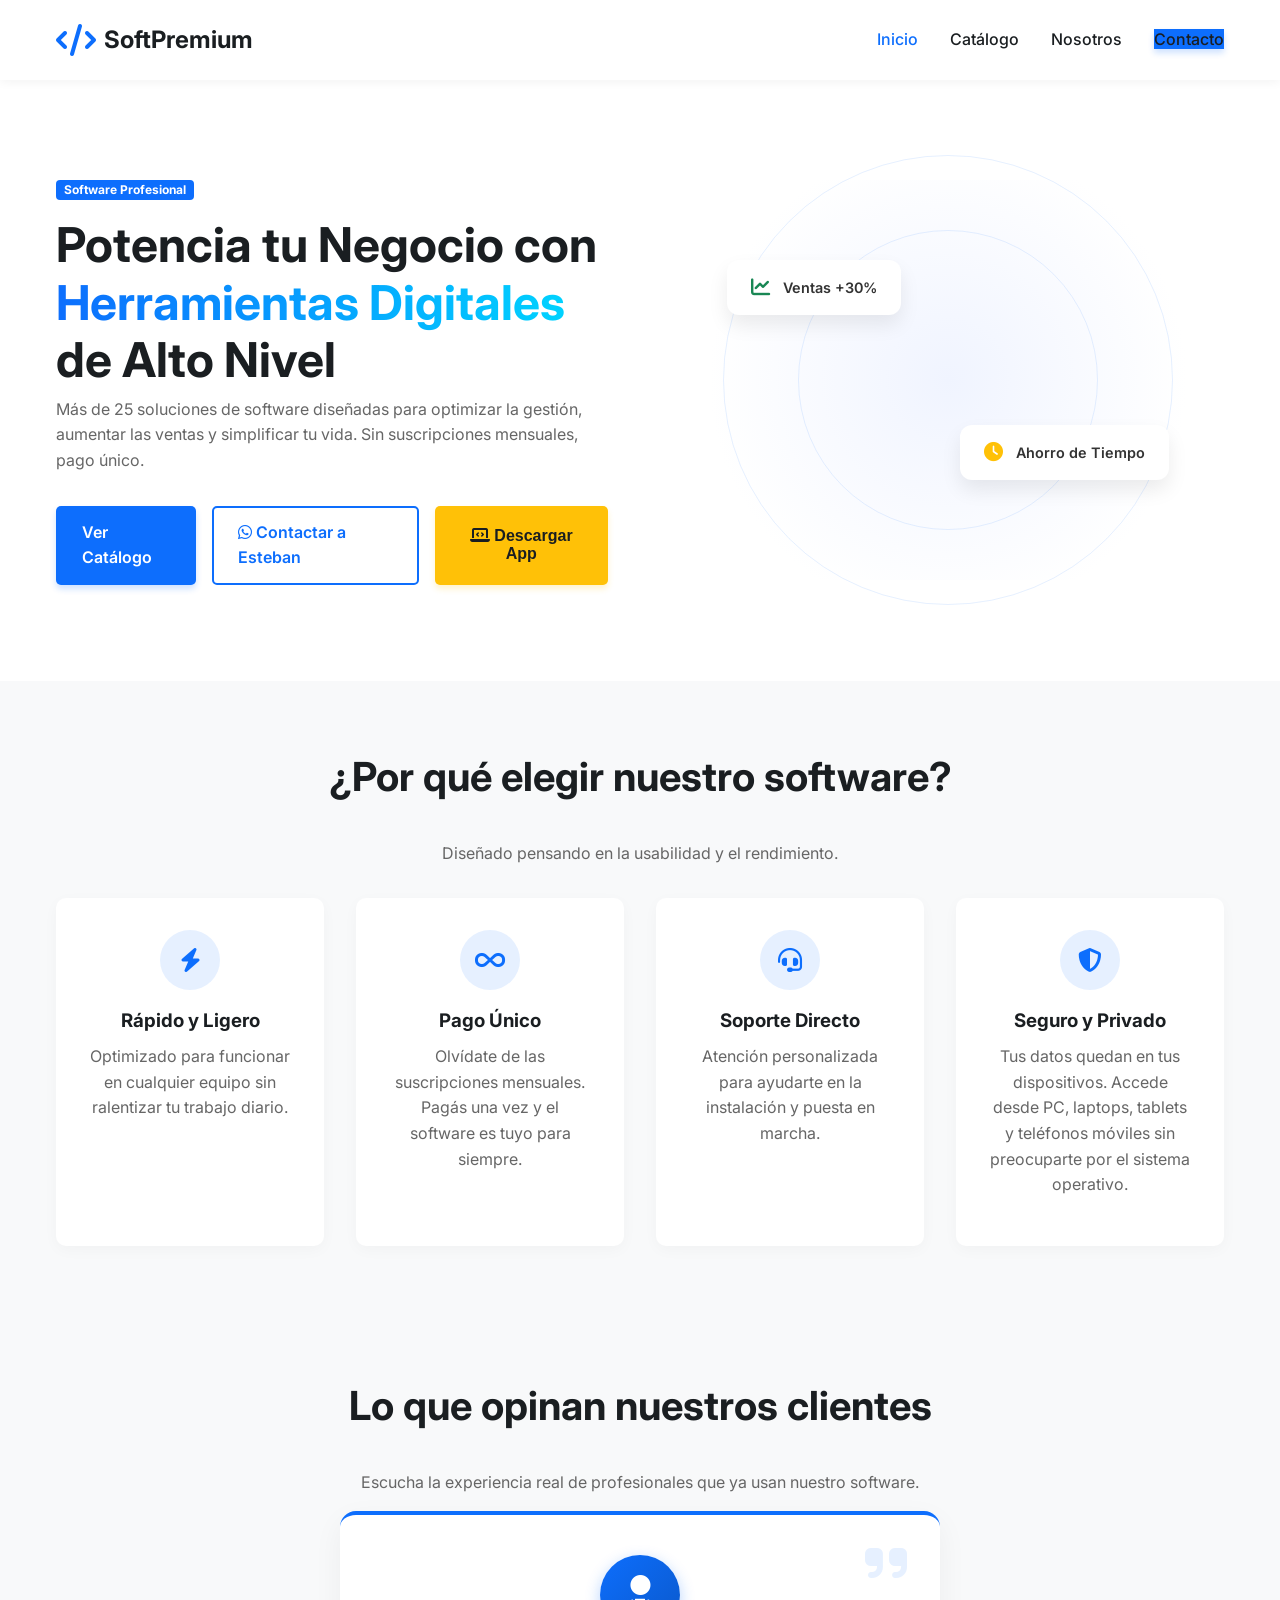
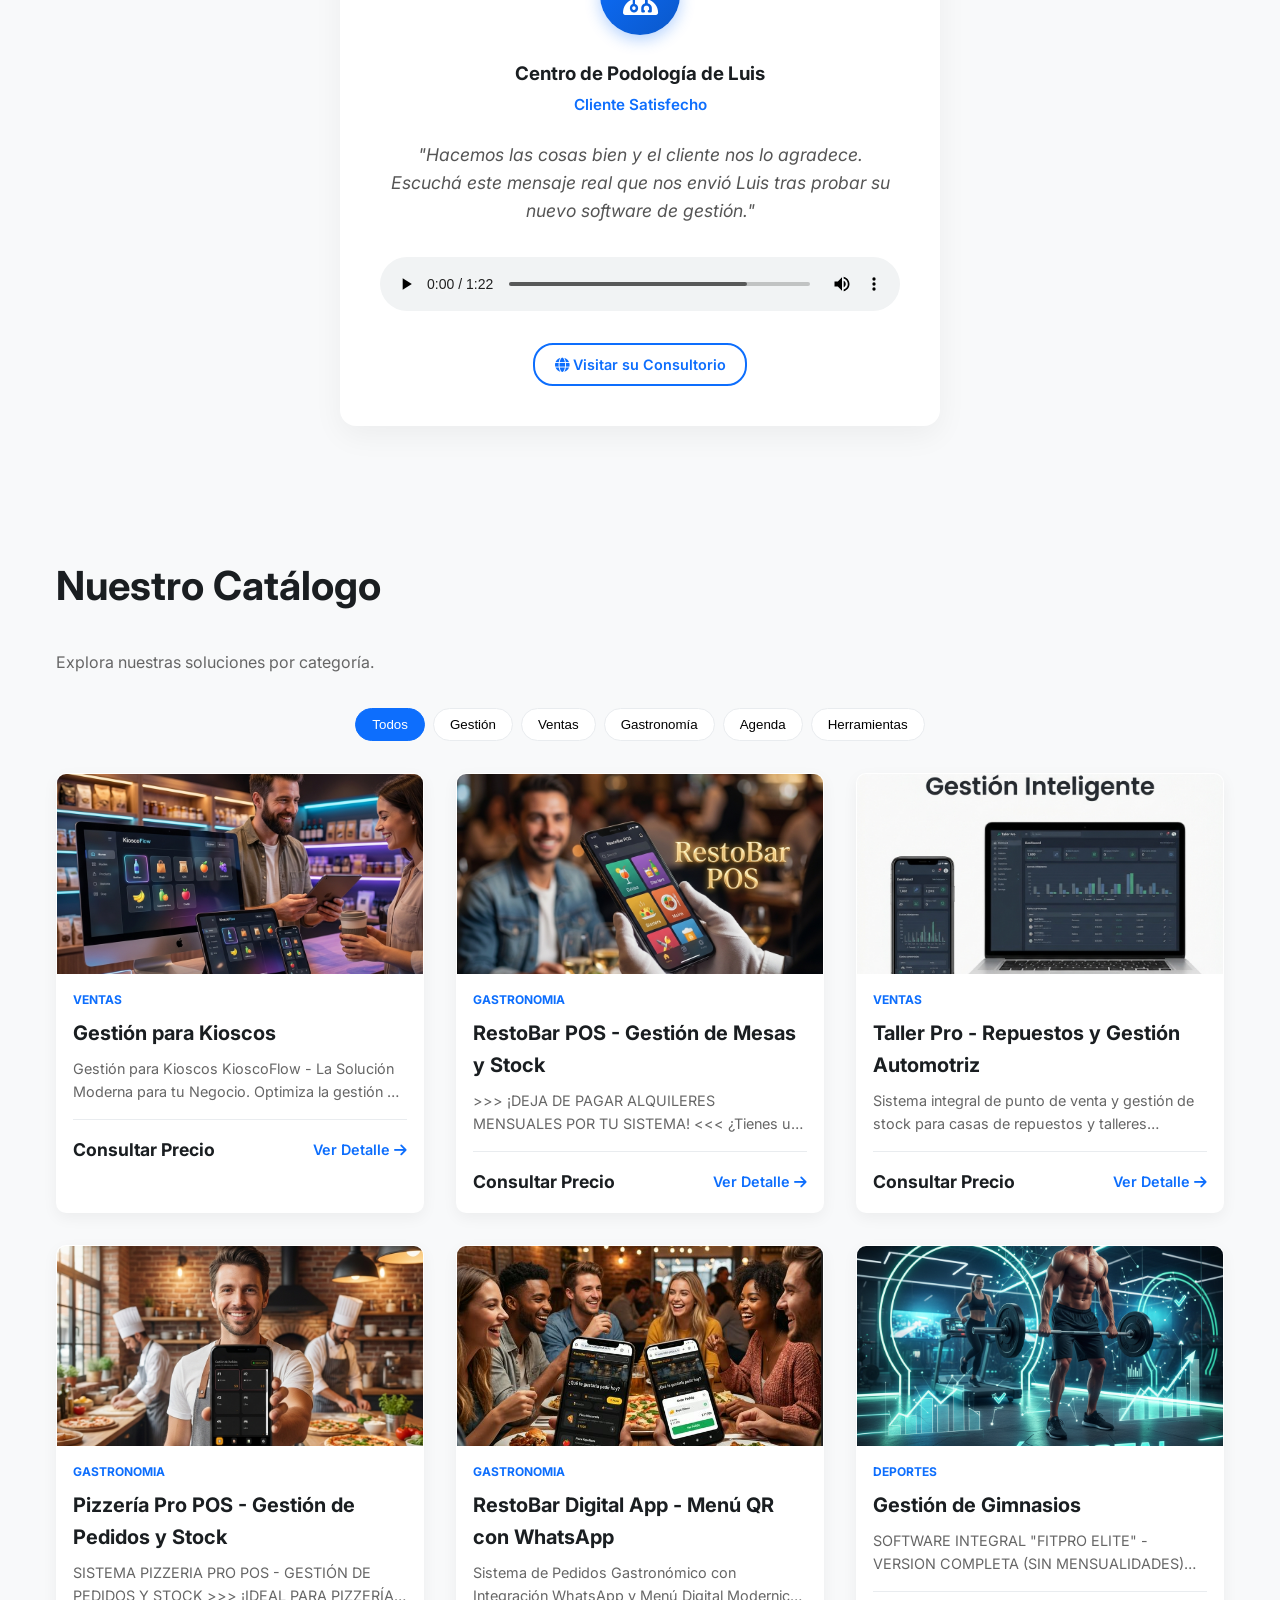
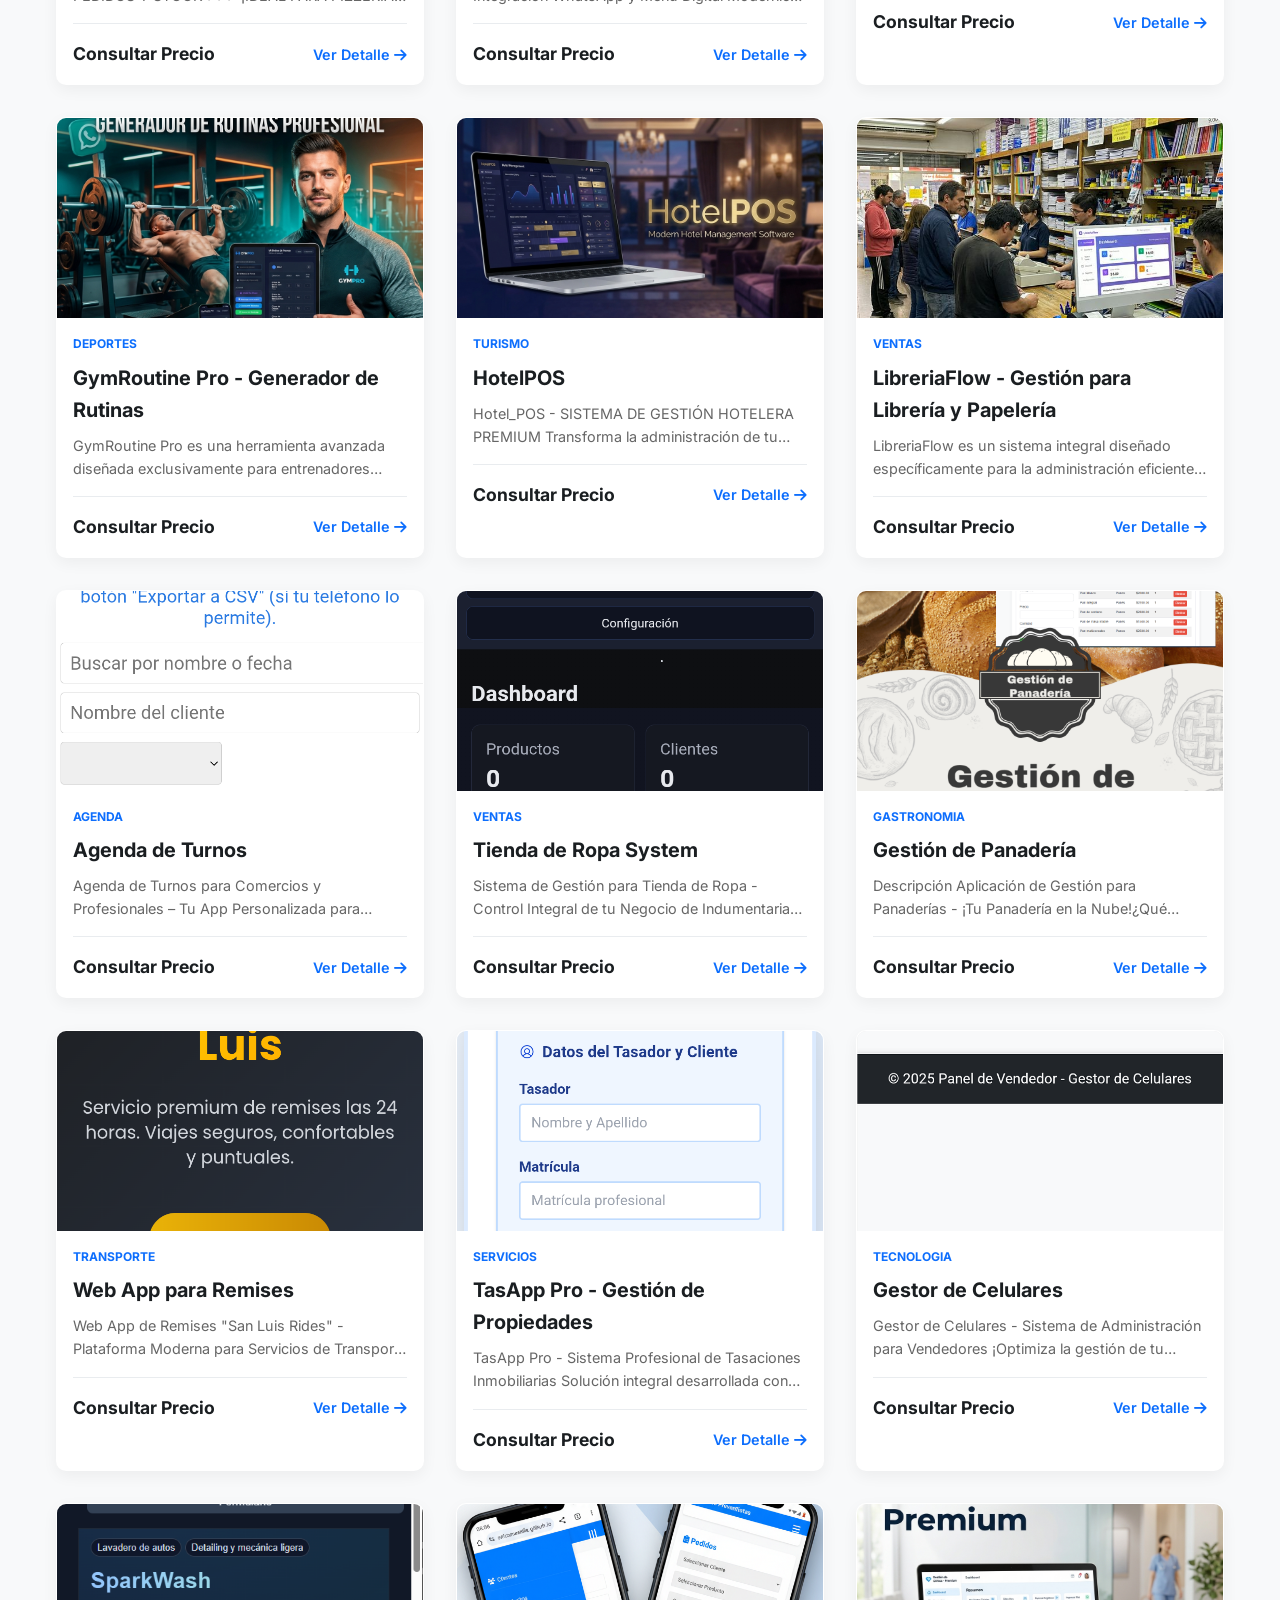
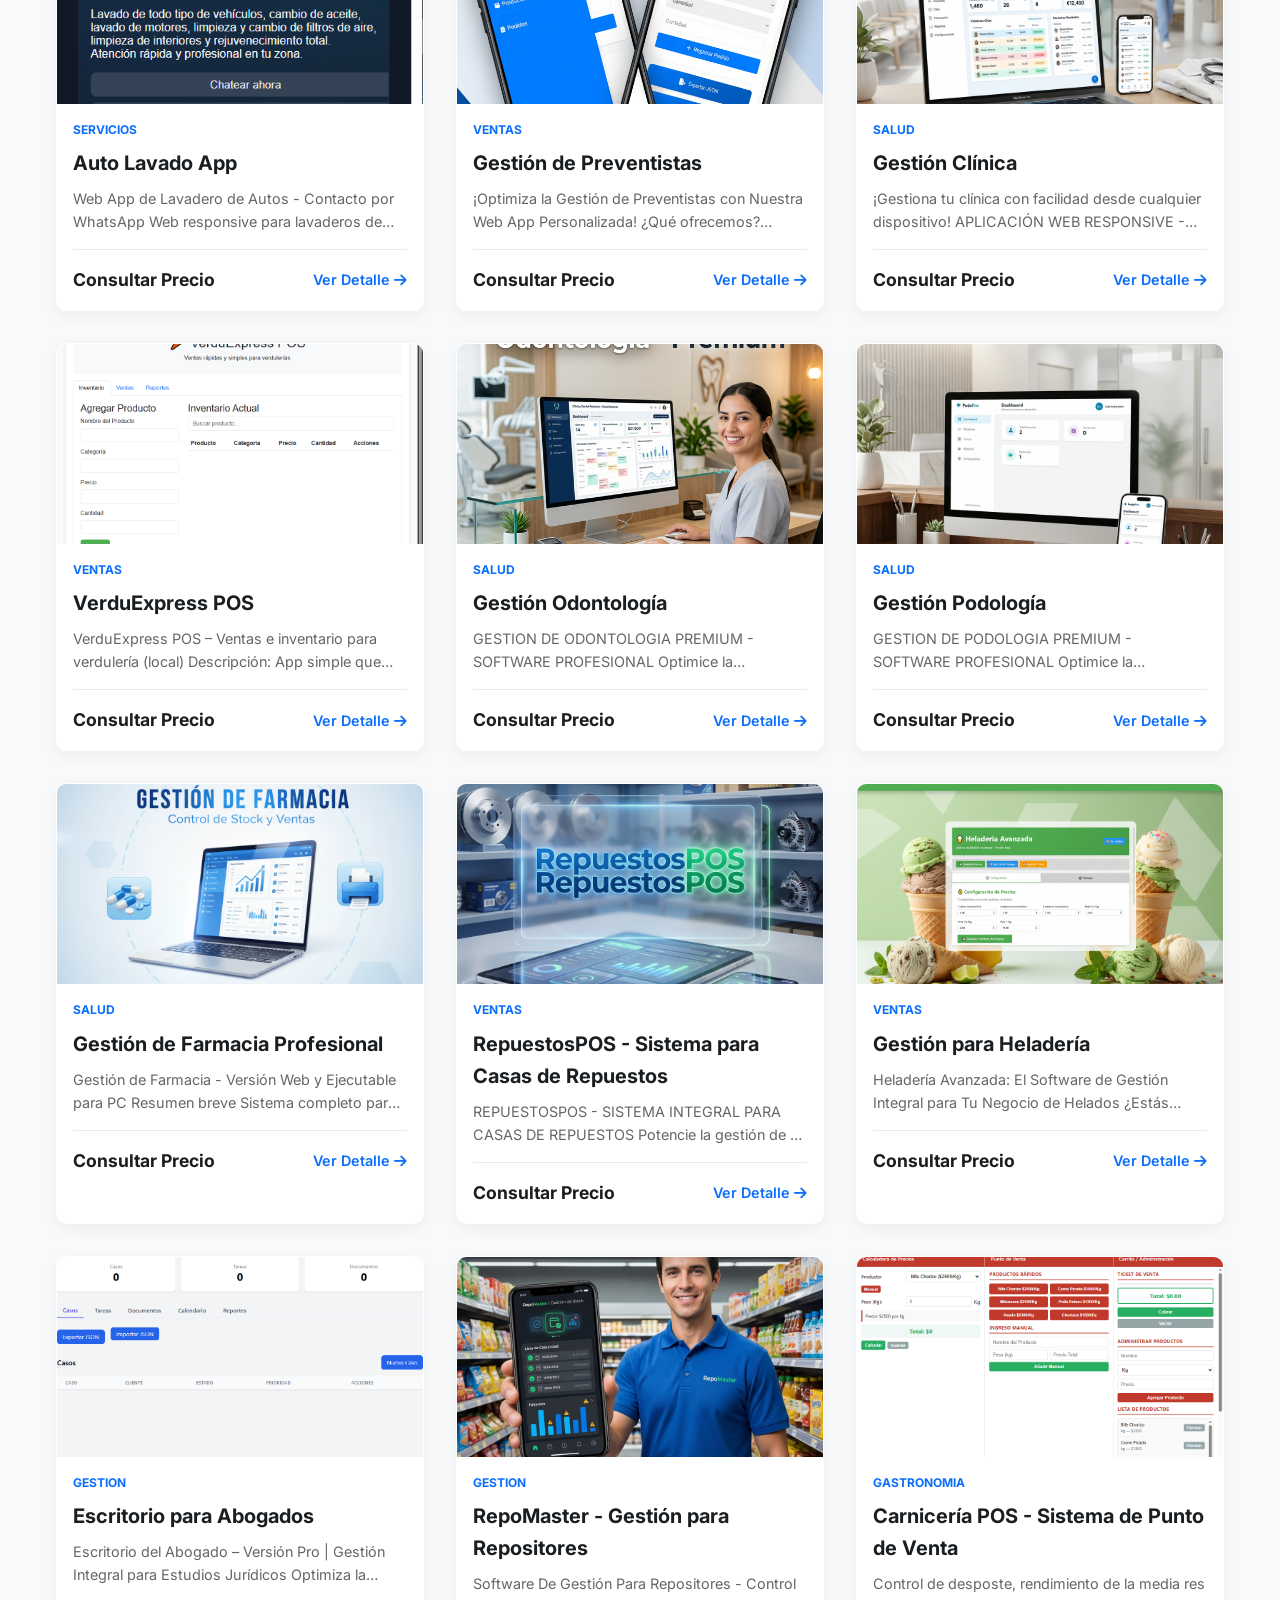
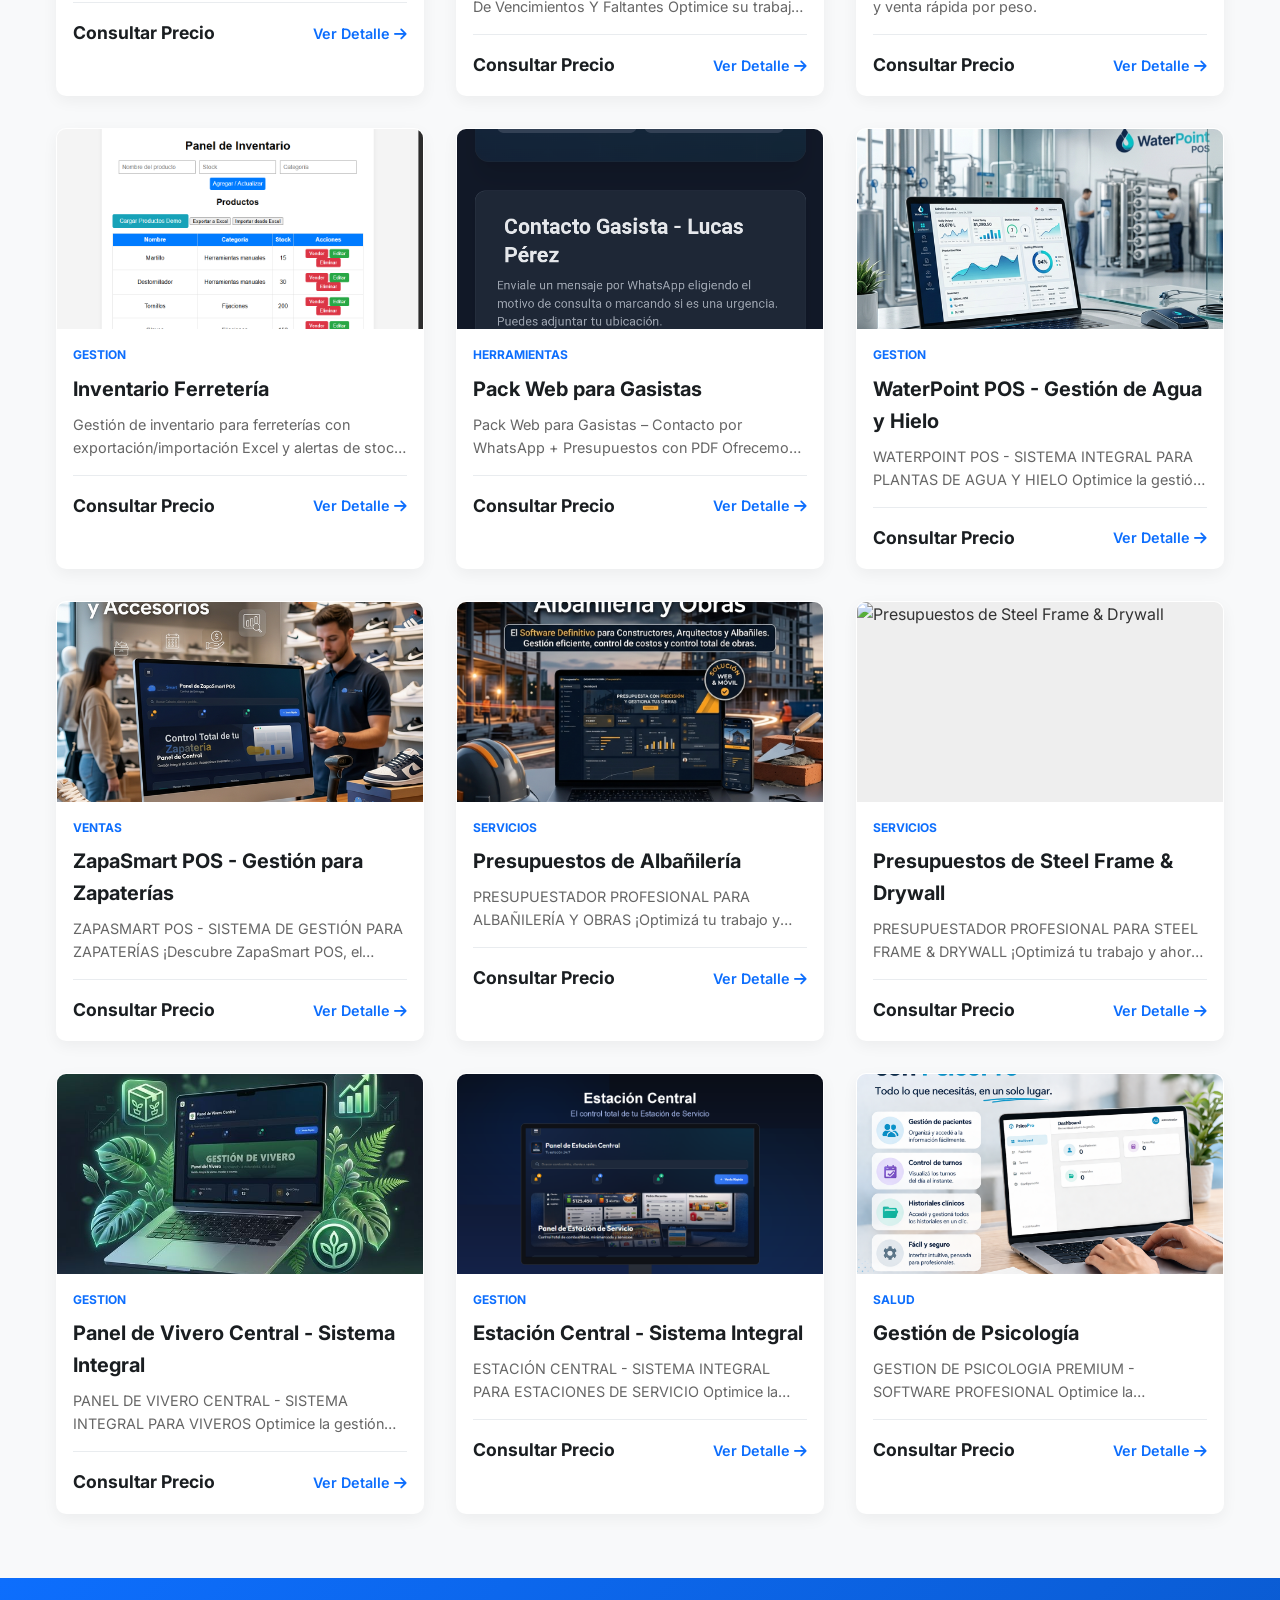
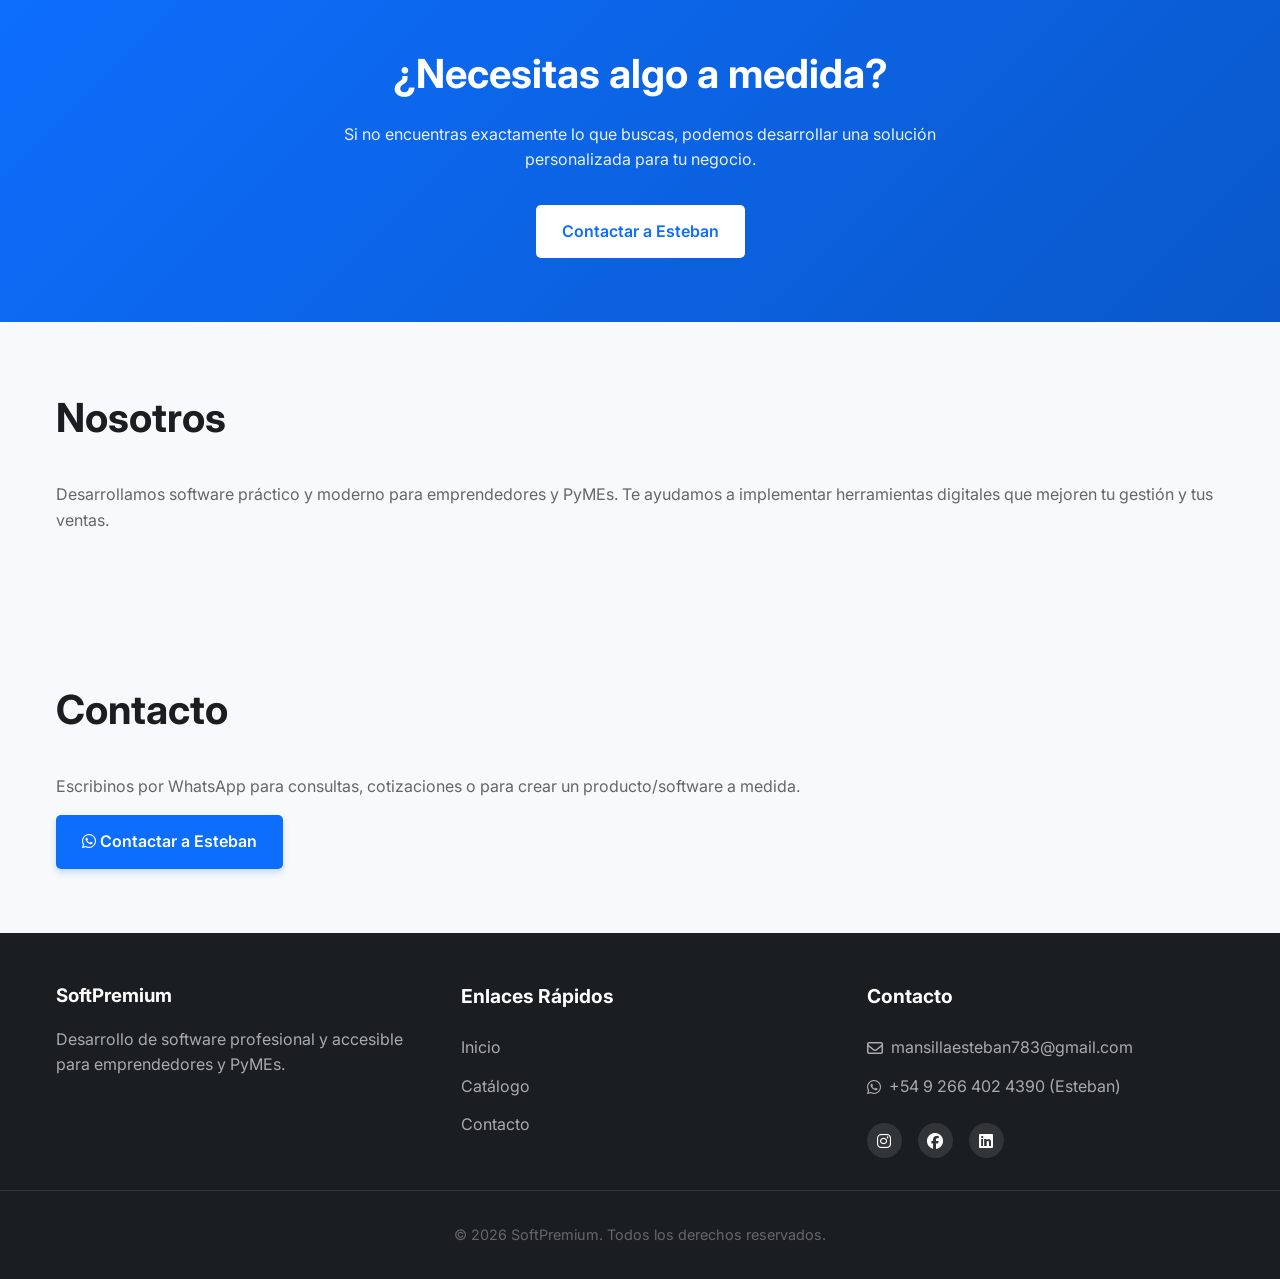
==== commit 446032fc: "Add files via upload" ====
--- a/index.html
+++ b/index.html
@@ -13,6 +13,12 @@
     <link rel="stylesheet" href="carousel.css">
     <link rel="stylesheet" href="style.css">
     <link rel="stylesheet" href="https://cdnjs.cloudflare.com/ajax/libs/font-awesome/6.4.0/css/all.min.css">
+    
+    <!-- App Icons and Manifest -->
+    <link rel="apple-touch-icon" href="icono%20de%20la%20App.png">
+    <link rel="icon" type="image/png" href="icono%20de%20la%20App.png">
+    <link rel="manifest" href="manifest.json">
+    <meta name="theme-color" content="#0d6efd">
 </head>
 
 <body>
@@ -50,6 +56,7 @@
                         <a href="https://wa.me/5492664024390?text=Hola%20Esteban%2C%20vi%20tu%20catalogo%20en%20SoftPremium%20y%20quiero%20consultarte%20por%20crear%20un%20producto%2Fsoftware%20a%20medida.%20Podrias%20asesorarme%3F"
                             target="_blank" class="btn btn-outline"><i class="fa-brands fa-whatsapp"></i> Contactar a
                             Esteban</a>
+                        <button onclick="downloadApp()" class="btn btn-secondary"><i class="fa-solid fa-laptop-code"></i> Descargar App</button>
                     </div>
                 </div>
                 <div class="hero-image">
--- a/style.css
+++ b/style.css
@@ -158,6 +158,18 @@
 .btn-light:hover {
     background-color: #f8f9fa;
     color: var(--primary-dark);
+}
+
+.btn-secondary {
+    background-color: var(--accent-color);
+    color: var(--secondary-color);
+    box-shadow: 0 4px 6px rgba(255, 193, 7, 0.2);
+}
+
+.btn-secondary:hover {
+    background-color: #e0a800;
+    transform: translateY(-2px);
+    box-shadow: 0 6px 8px rgba(255, 193, 7, 0.3);
 }
 
 /* Header & Nav */
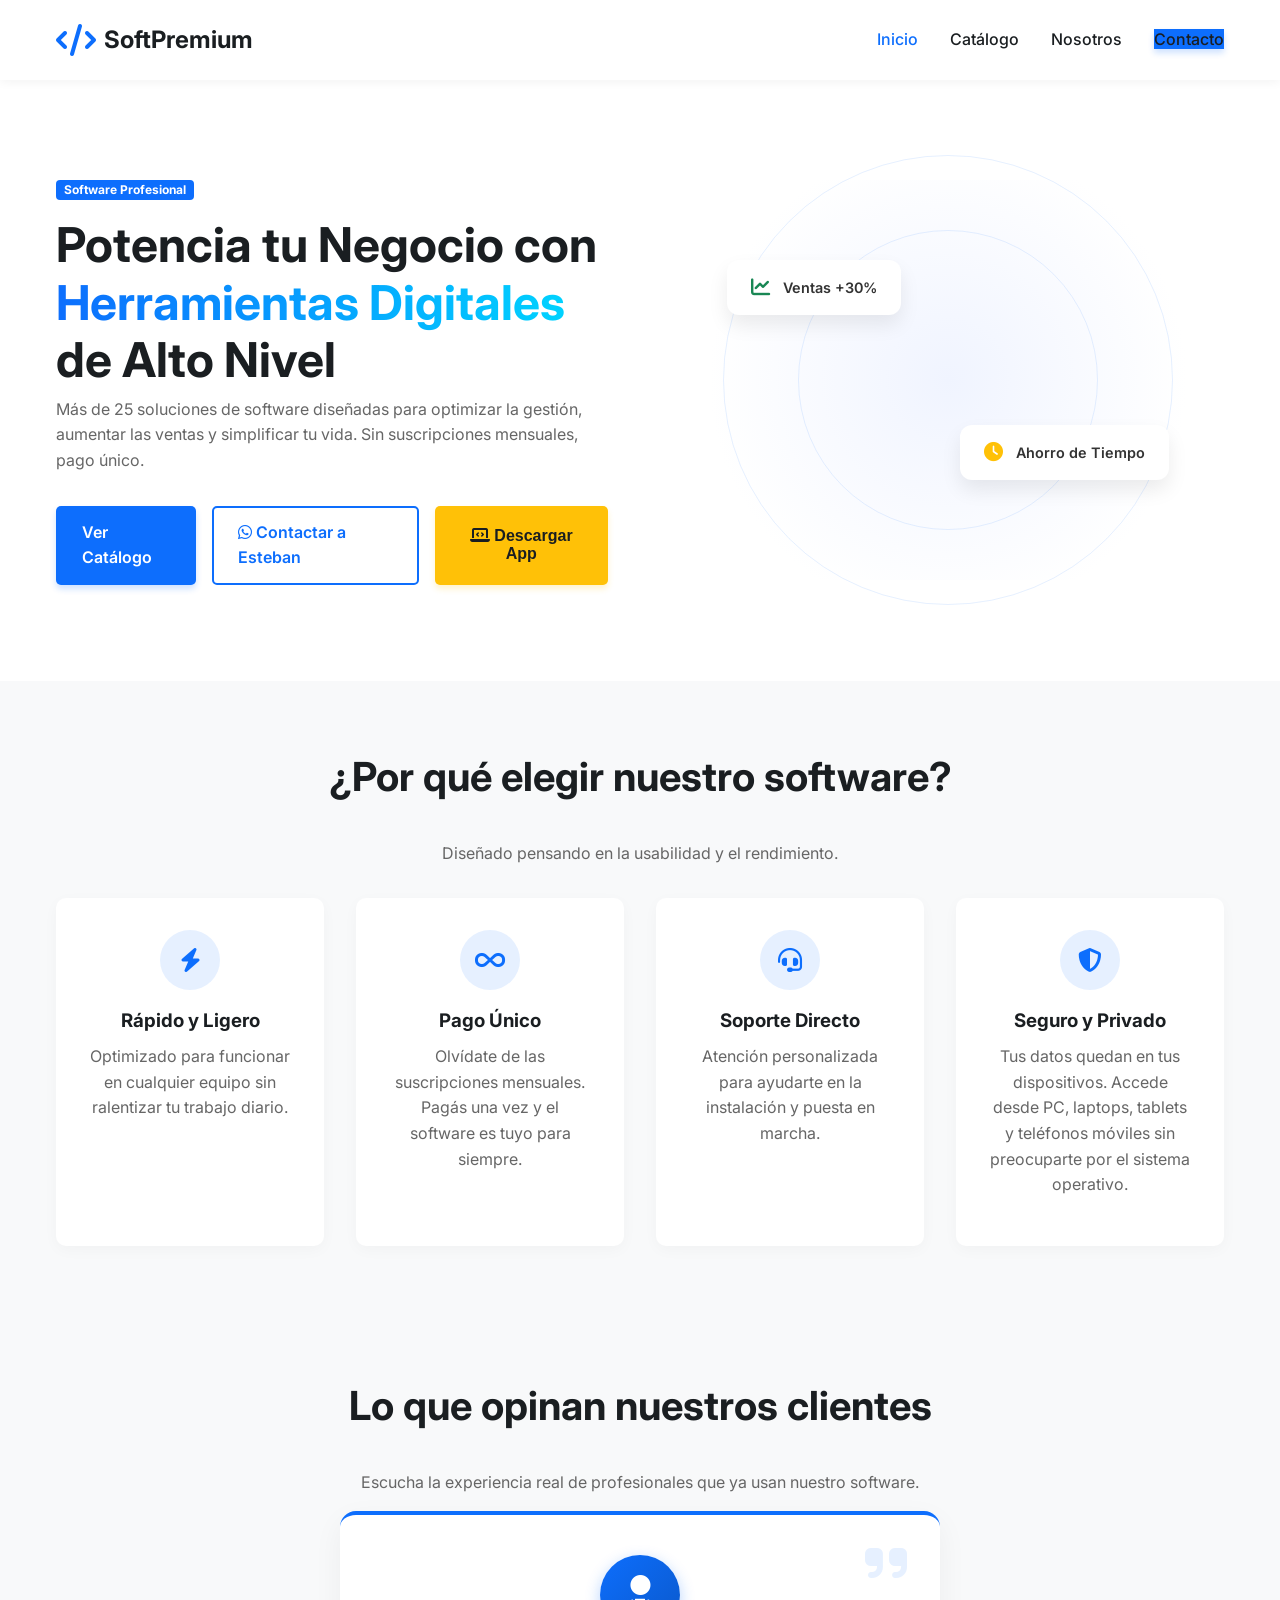
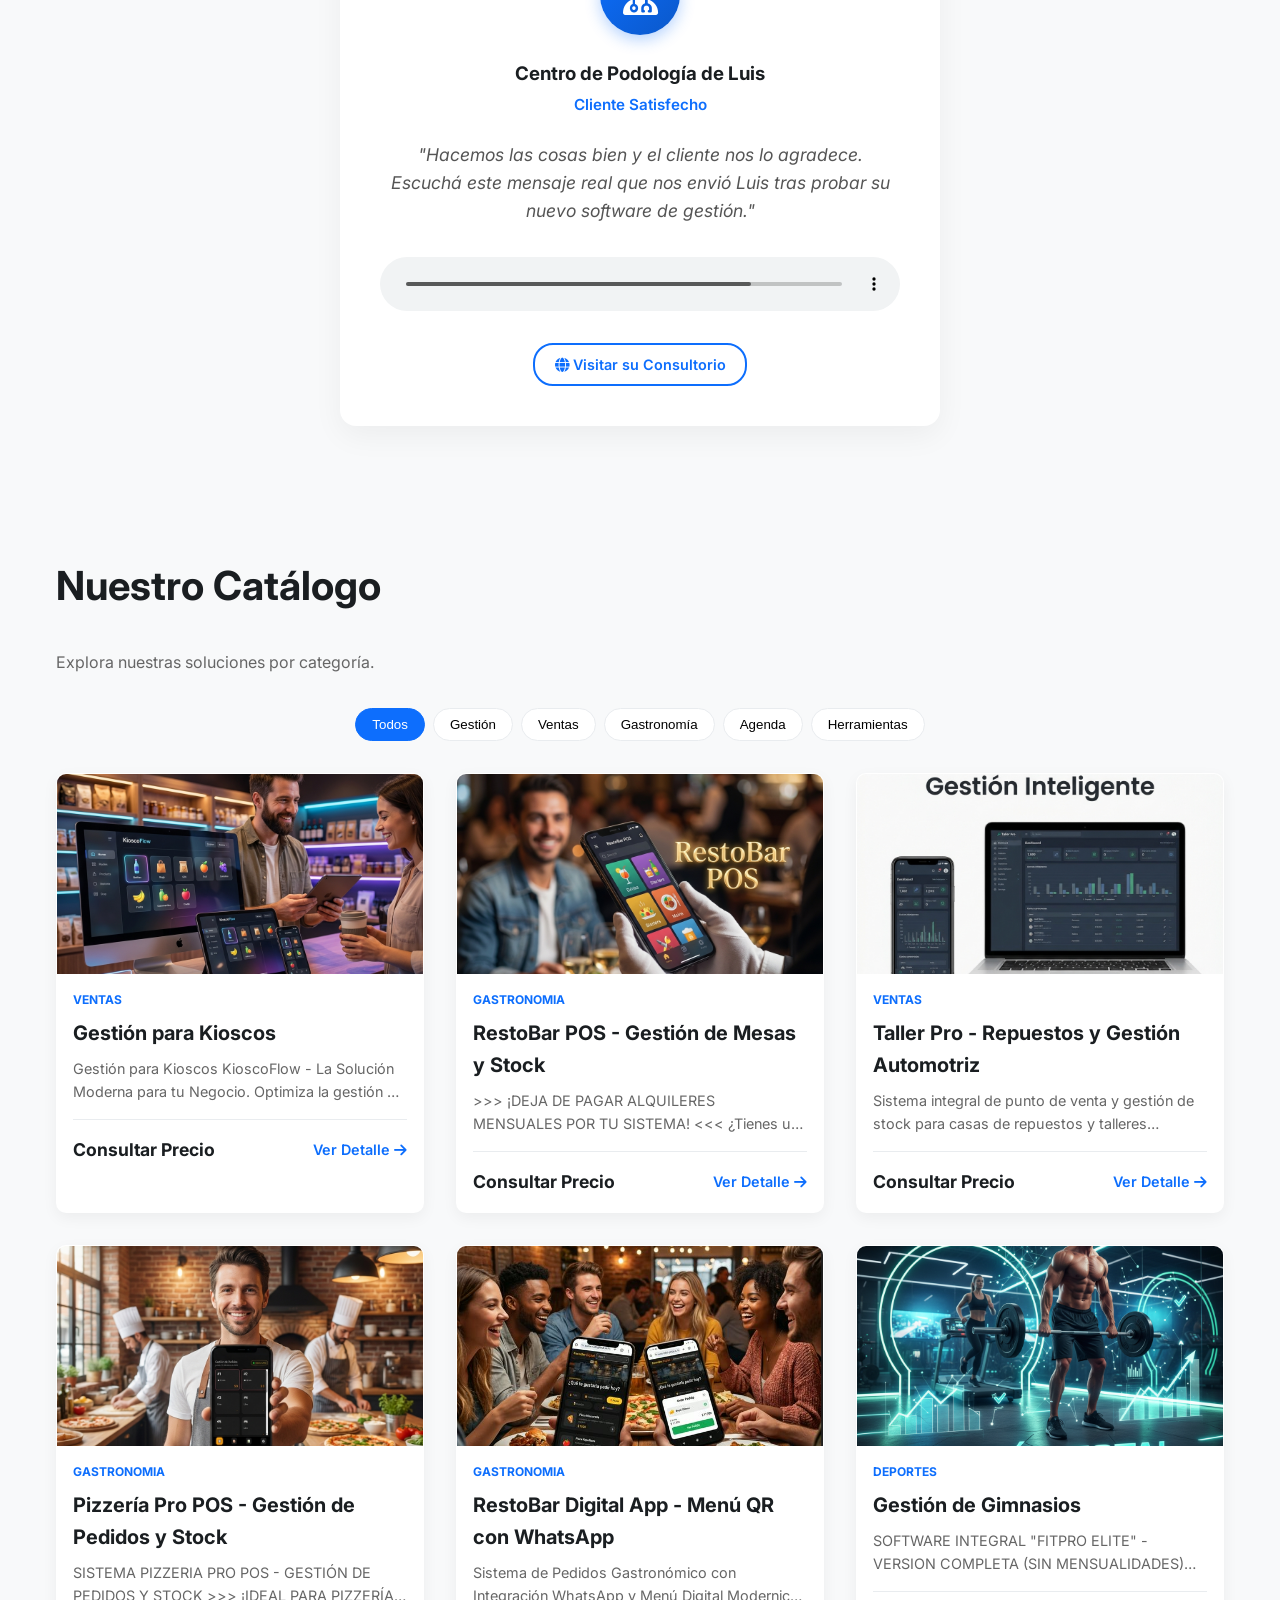
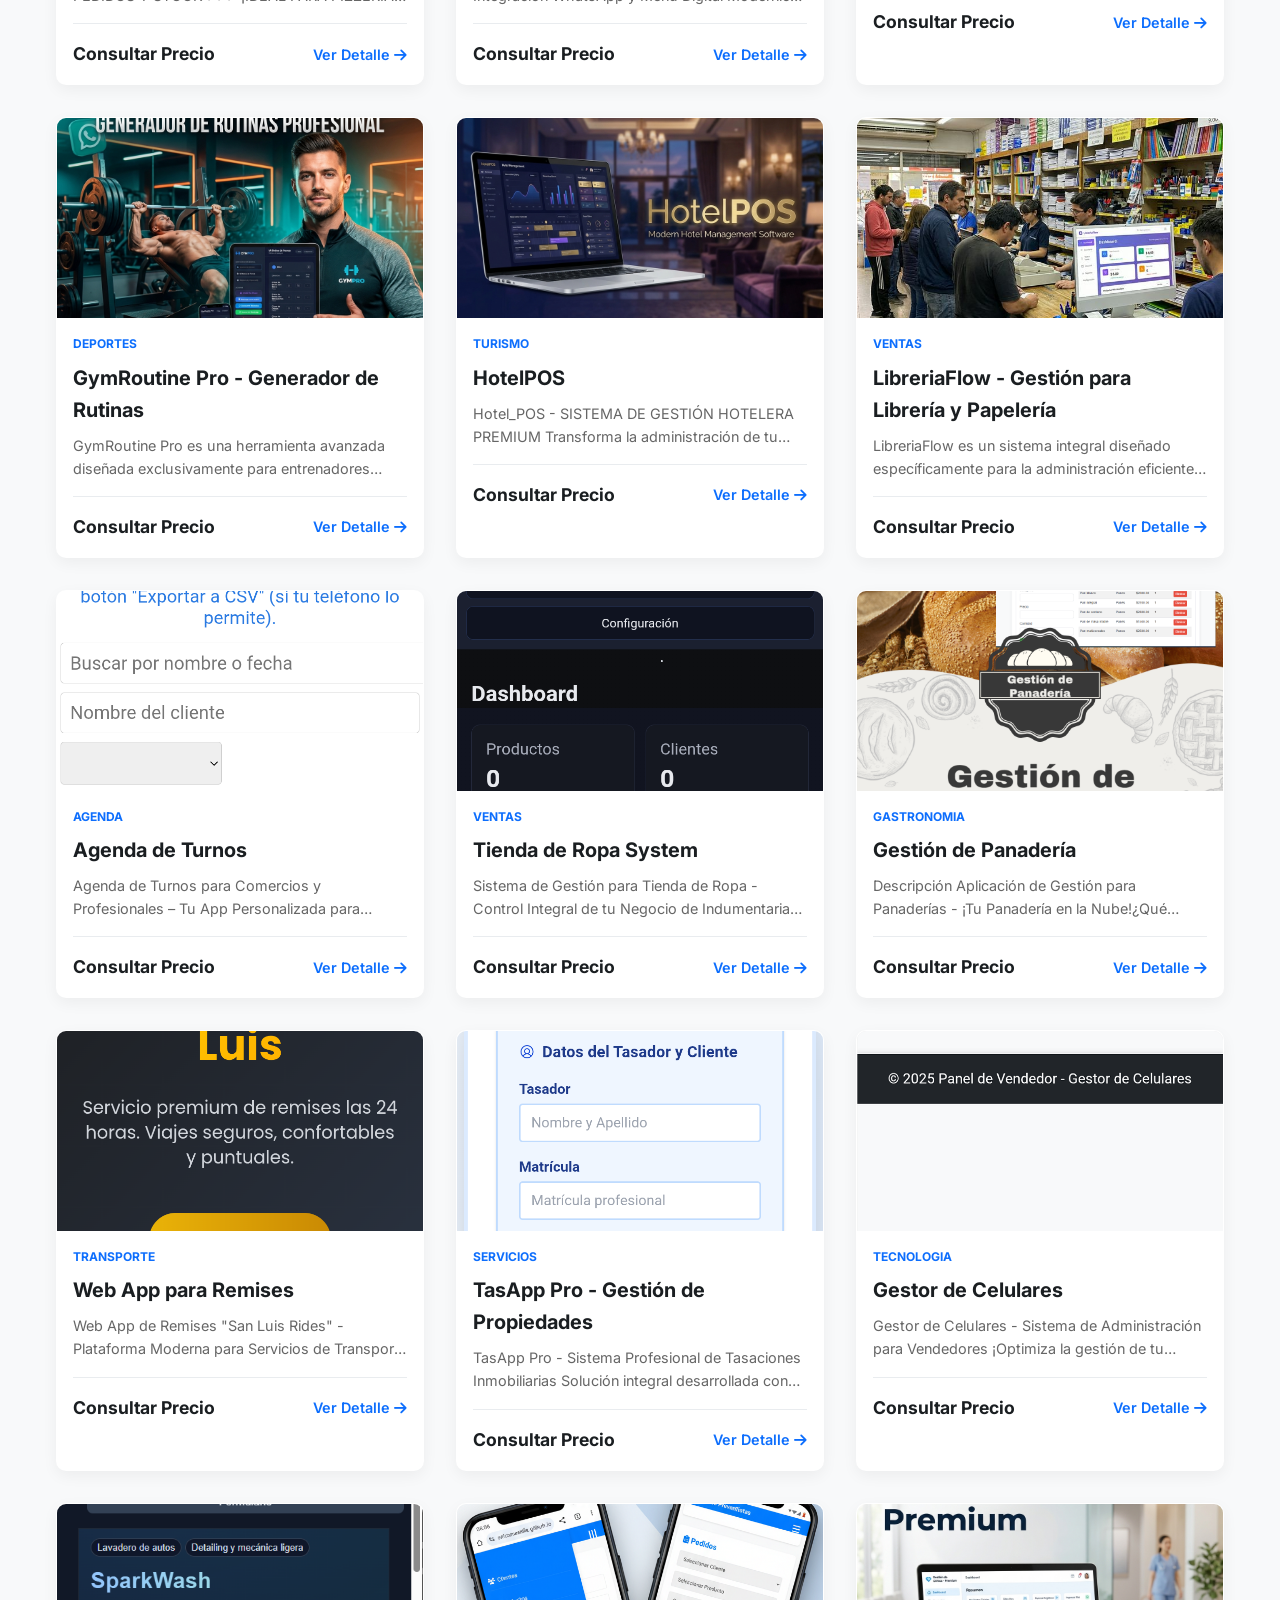
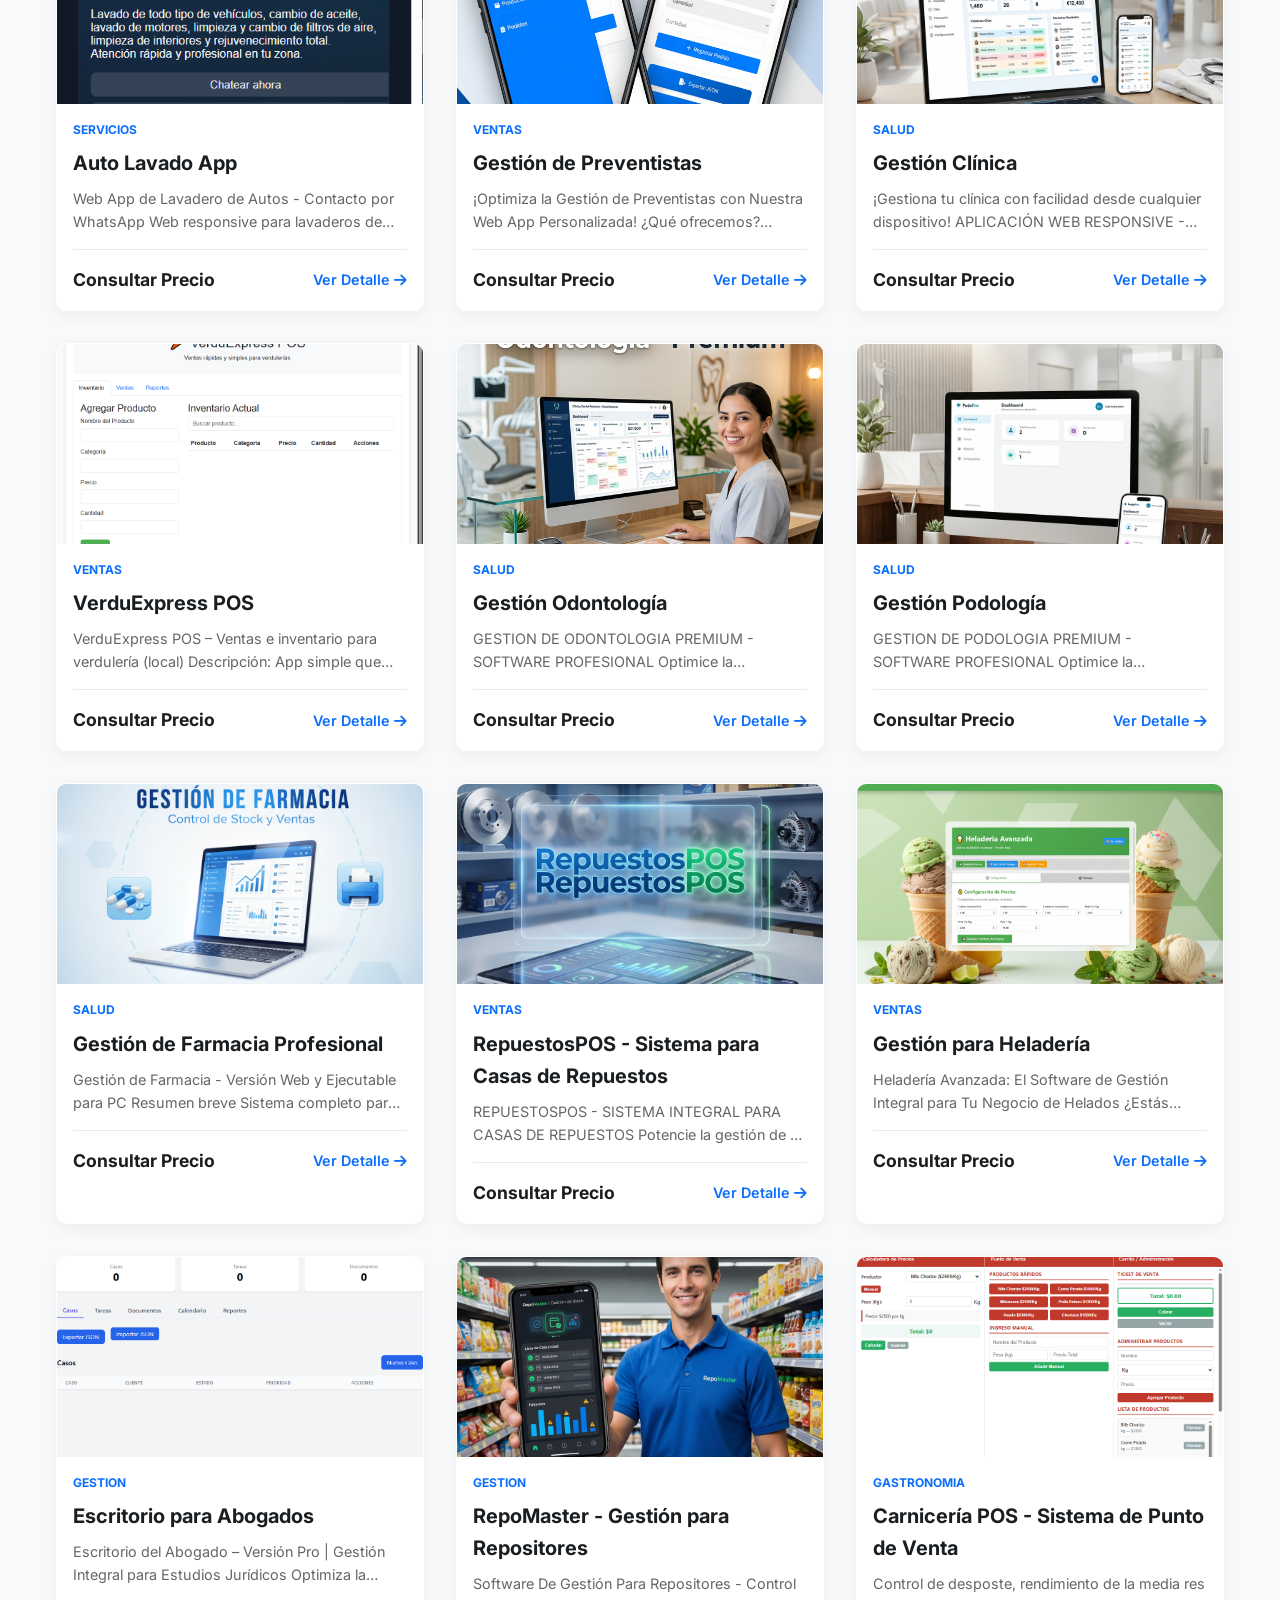
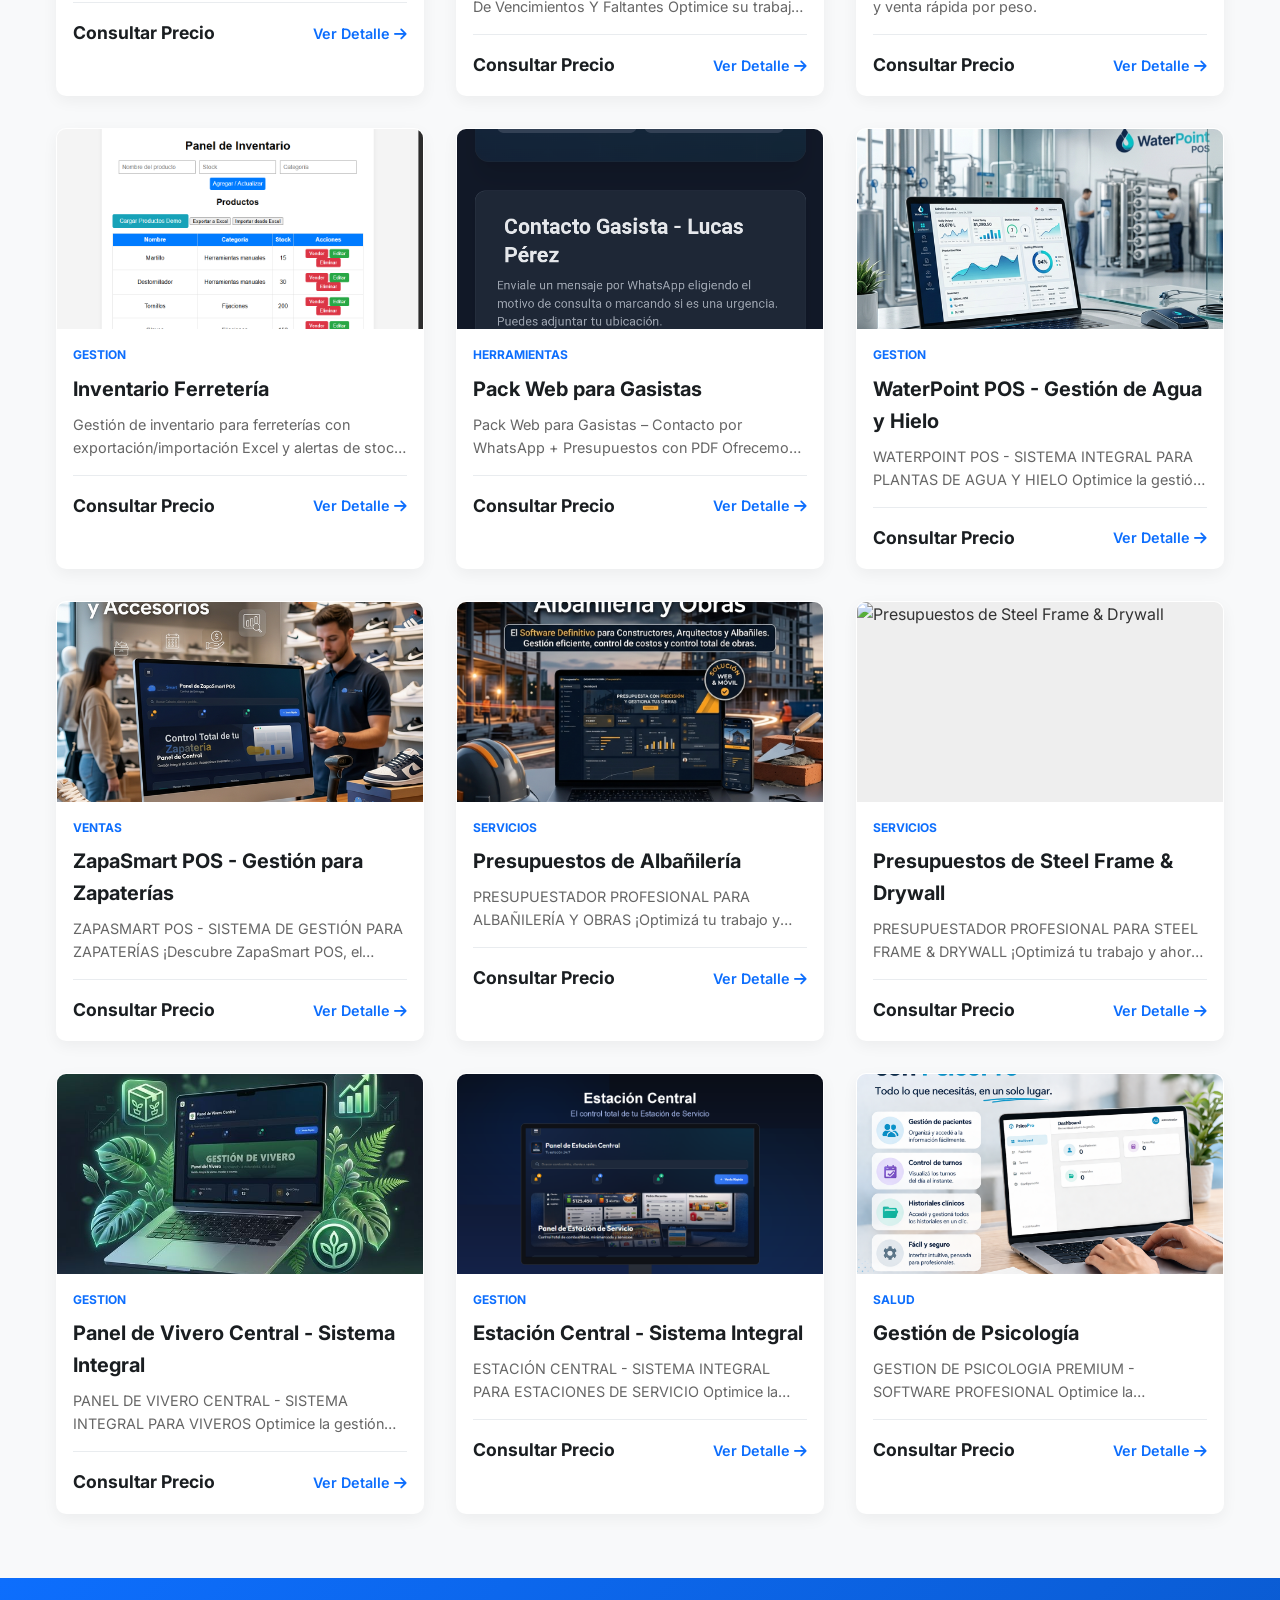
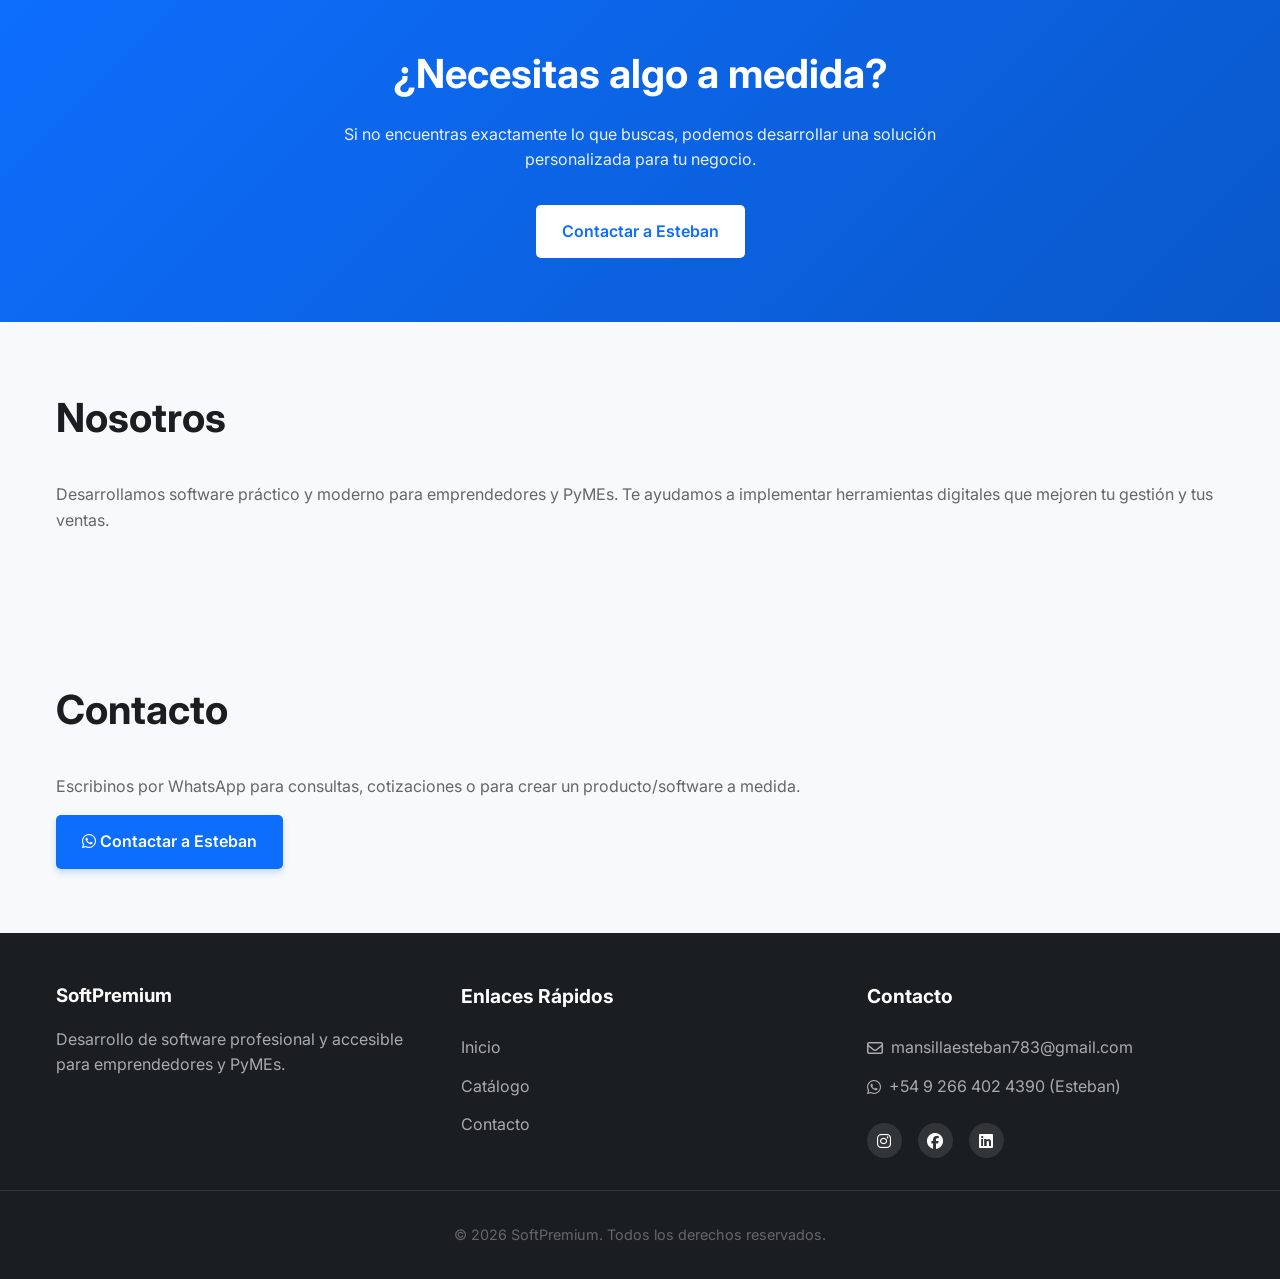
==== commit 5e1d51f5: "Add files via upload" ====
--- a/index.html
+++ b/index.html
@@ -15,10 +15,13 @@
     <link rel="stylesheet" href="https://cdnjs.cloudflare.com/ajax/libs/font-awesome/6.4.0/css/all.min.css">
     
     <!-- App Icons and Manifest -->
+    <link rel="manifest" href="manifest.json">
+    <meta name="theme-color" content="#0d6efd">
+    <meta name="mobile-web-app-capable" content="yes">
+    <meta name="apple-mobile-web-app-capable" content="yes">
+    <meta name="apple-mobile-web-app-status-bar-style" content="black-translucent">
     <link rel="apple-touch-icon" href="icono%20de%20la%20App.png">
     <link rel="icon" type="image/png" href="icono%20de%20la%20App.png">
-    <link rel="manifest" href="manifest.json">
-    <meta name="theme-color" content="#0d6efd">
 </head>
 
 <body>
@@ -291,6 +294,50 @@
         </div>
     </div>
 
+    <!-- Install PWA Modal -->
+    <div id="install-modal" class="modal">
+        <div class="modal-content install-modal-content">
+            <span class="close-install-modal">&times;</span>
+            <div class="install-modal-body">
+                <div class="install-icon">
+                    <i class="fa-solid fa-mobile-screen-button"></i>
+                </div>
+                <h2>Instalar Aplicación</h2>
+                <p>Agrega SoftPremium a tu pantalla de inicio para un acceso rápido y sencillo.</p>
+                
+                <div id="pwa-instructions-ios" class="pwa-instructions hidden">
+                    <div class="instruction-step">
+                        <span class="step-num">1</span>
+                        <p>Toca el botón <strong>Compartir</strong> <i class="fa-solid fa-arrow-up-from-bracket"></i> en el menú del navegador.</p>
+                    </div>
+                    <div class="instruction-step">
+                        <span class="step-num">2</span>
+                        <p>Selecciona la opción <strong>"Agregar a inicio"</strong> <i class="fa-solid fa-plus-square"></i>.</p>
+                    </div>
+                </div>
+
+                <div id="pwa-instructions-android" class="pwa-instructions hidden">
+                    <div class="instruction-step">
+                        <span class="step-num">1</span>
+                        <p>Toca el botón <strong>"Instalar ahora"</strong> a continuación.</p>
+                    </div>
+                    <div class="instruction-step">
+                        <span class="step-num">2</span>
+                        <p>Confirma la instalación en la ventana que aparecerá.</p>
+                    </div>
+                </div>
+
+                <div id="pwa-instructions-pc" class="pwa-instructions hidden">
+                    <p>Haz clic en el botón de abajo para descargar un acceso directo a tu escritorio.</p>
+                </div>
+
+                <button id="btn-install-pwa" class="btn btn-primary" style="width: 100%; margin-top: 1.5rem;">
+                    <i class="fa-solid fa-download"></i> <span id="install-btn-text">Instalar ahora</span>
+                </button>
+            </div>
+        </div>
+    </div>
+
     <script src="products.js"></script>
     <script src="main.js"></script>
 </body>
--- a/style.css
+++ b/style.css
@@ -97,6 +97,7 @@
 .gradient-text {
     background: linear-gradient(90deg, var(--primary-color), #00d2ff);
     -webkit-background-clip: text;
+    background-clip: text;
     -webkit-text-fill-color: transparent;
 }
 
@@ -474,6 +475,7 @@
     /* Limit lines */
     display: -webkit-box;
     -webkit-line-clamp: 2;
+    line-clamp: 2;
     -webkit-box-orient: vertical;
     overflow: hidden;
 }
@@ -874,4 +876,105 @@
         right: 10px;
         font-size: 1.3rem;
     }
-}+}
+
+/* Install PWA Modal Specifics */
+.install-modal-content {
+    max-width: 450px;
+    padding: 2.5rem;
+    border-radius: 24px;
+    text-align: center;
+}
+
+.install-icon {
+    width: 80px;
+    height: 80px;
+    background: linear-gradient(135deg, var(--primary-color), #00d2ff);
+    color: white;
+    border-radius: 20px;
+    display: flex;
+    align-items: center;
+    justify-content: center;
+    font-size: 2.5rem;
+    margin: 0 auto 1.5rem;
+    box-shadow: 0 10px 20px rgba(13, 110, 253, 0.3);
+}
+
+.install-modal-body h2 {
+    margin-bottom: 1rem;
+    font-size: 1.8rem;
+}
+
+.install-modal-body p {
+    color: #666;
+    margin-bottom: 2rem;
+    font-size: 1rem;
+}
+
+.pwa-instructions {
+    text-align: left;
+    background-color: #f8f9fa;
+    padding: 1.5rem;
+    border-radius: 16px;
+    margin-bottom: 1.5rem;
+}
+
+.instruction-step {
+    display: flex;
+    align-items: flex-start;
+    gap: 1rem;
+    margin-bottom: 1.2rem;
+}
+
+.instruction-step:last-child {
+    margin-bottom: 0;
+}
+
+.step-num {
+    background-color: var(--primary-color);
+    color: white;
+    width: 24px;
+    height: 24px;
+    border-radius: 50%;
+    display: flex;
+    align-items: center;
+    justify-content: center;
+    font-size: 0.8rem;
+    font-weight: bold;
+    flex-shrink: 0;
+    margin-top: 2px;
+}
+
+.instruction-step p {
+    margin-bottom: 0;
+    font-size: 0.95rem;
+    color: var(--secondary-color);
+}
+
+.instruction-step i {
+    color: var(--primary-color);
+}
+
+.close-install-modal {
+    position: absolute;
+    top: 20px;
+    right: 20px;
+    font-size: 1.5rem;
+    cursor: pointer;
+    color: #ccc;
+    transition: color 0.3s;
+}
+
+.close-install-modal:hover {
+    color: var(--secondary-color);
+}
+
+.hidden {
+    display: none !important;
+}
+
+@media (max-width: 480px) {
+    .install-modal-content {
+        padding: 2rem 1.5rem;
+    }
+}
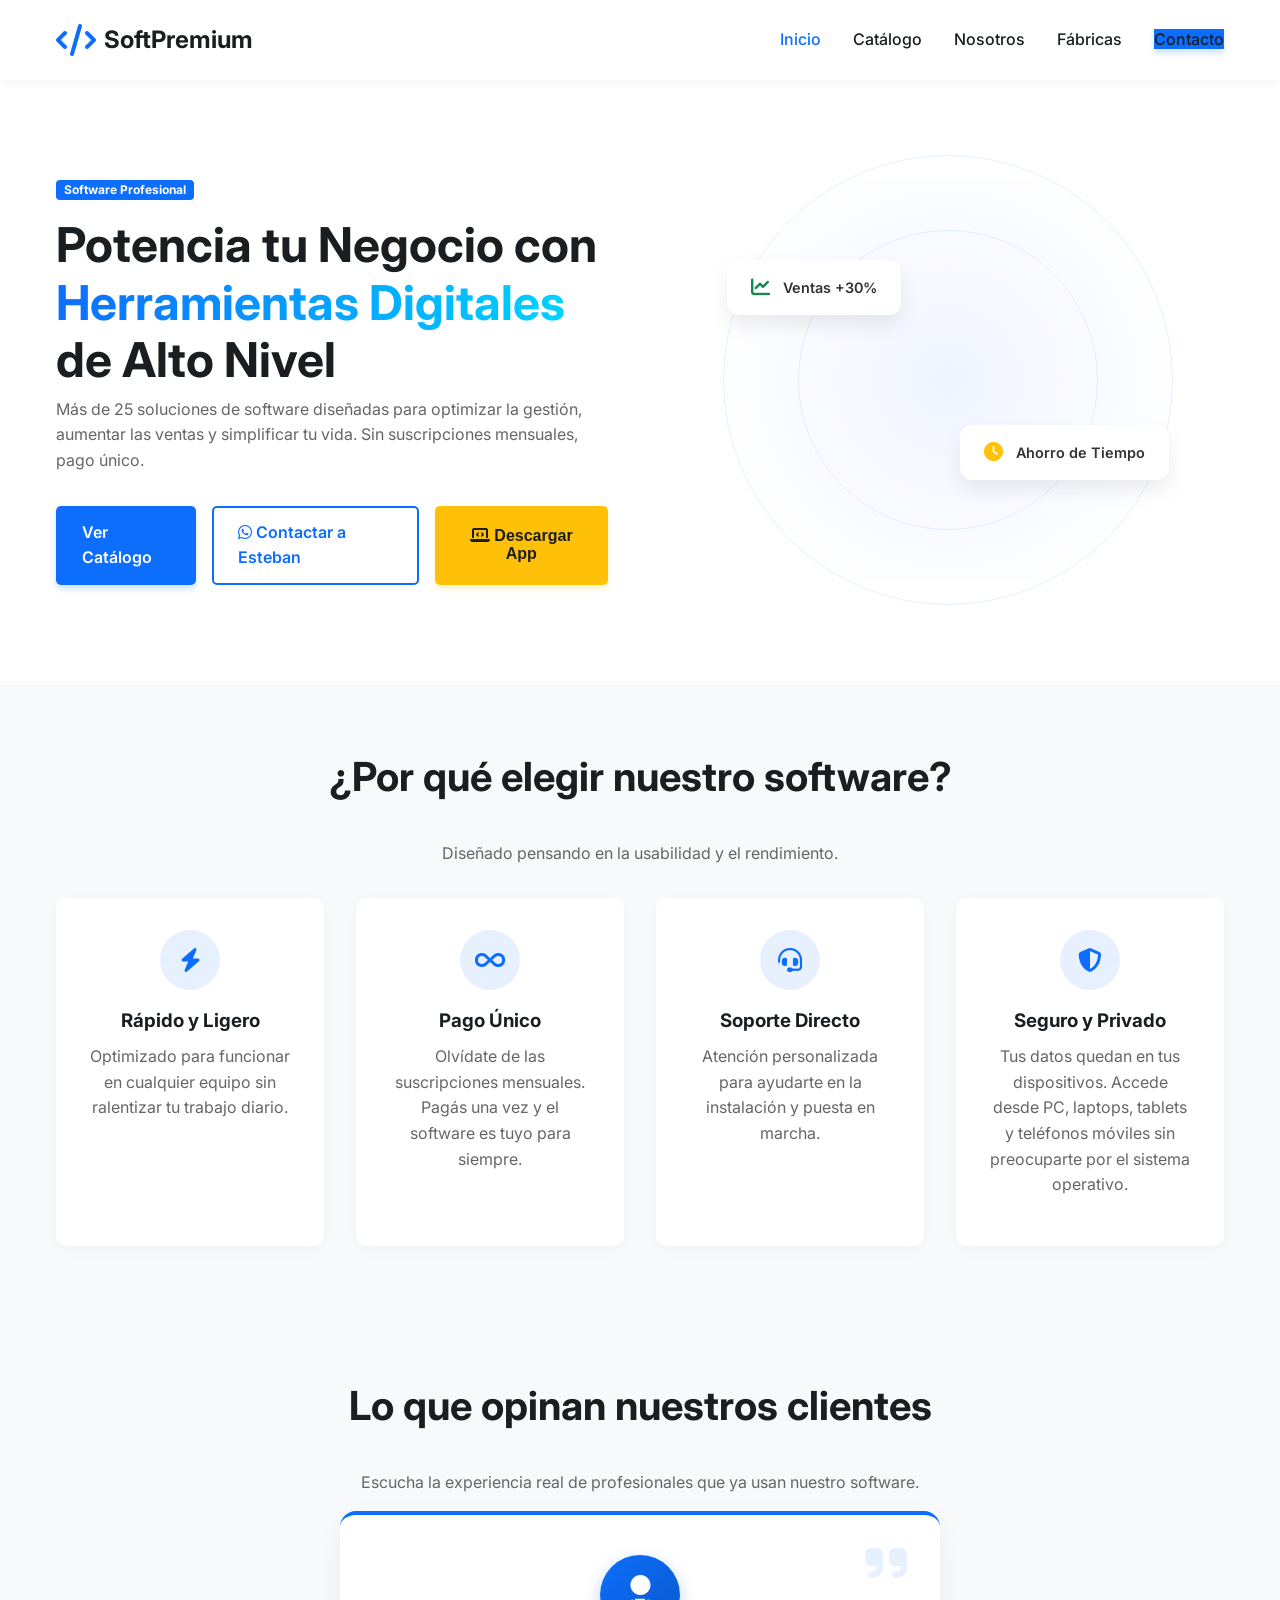
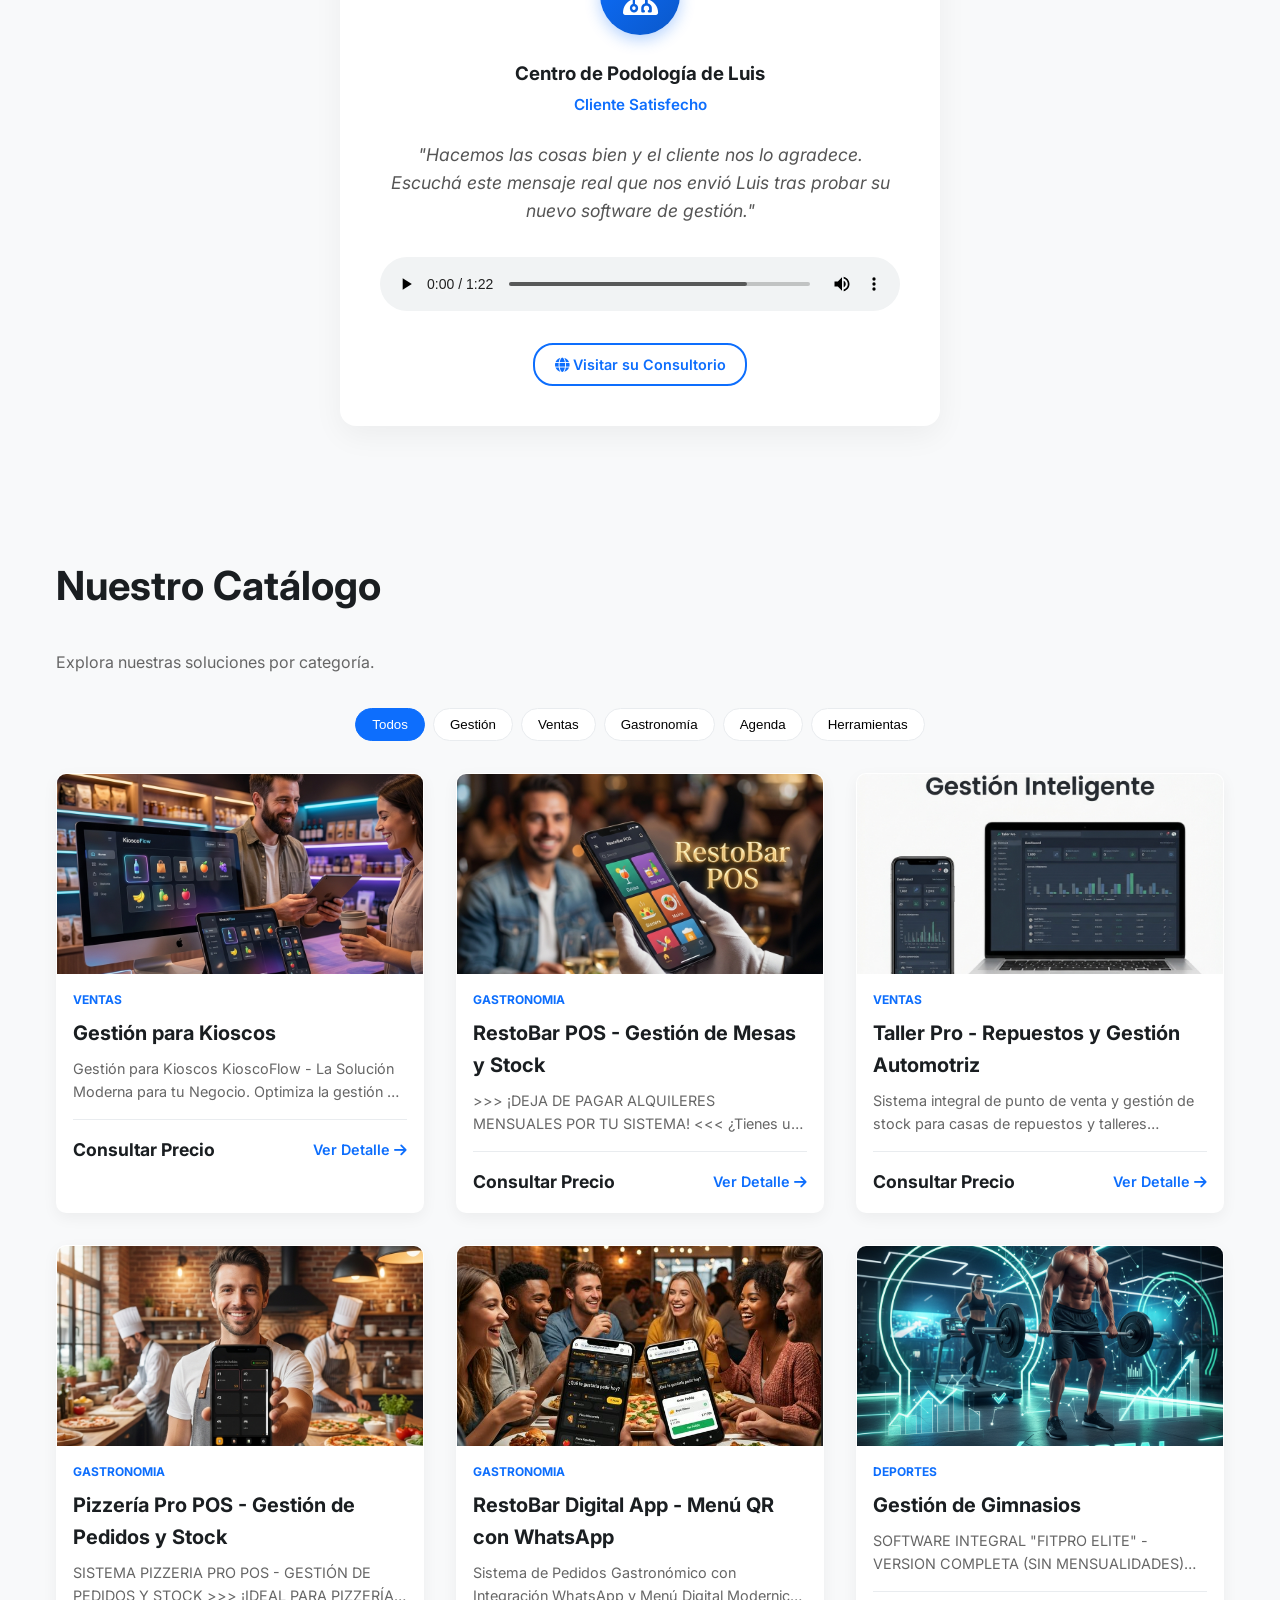
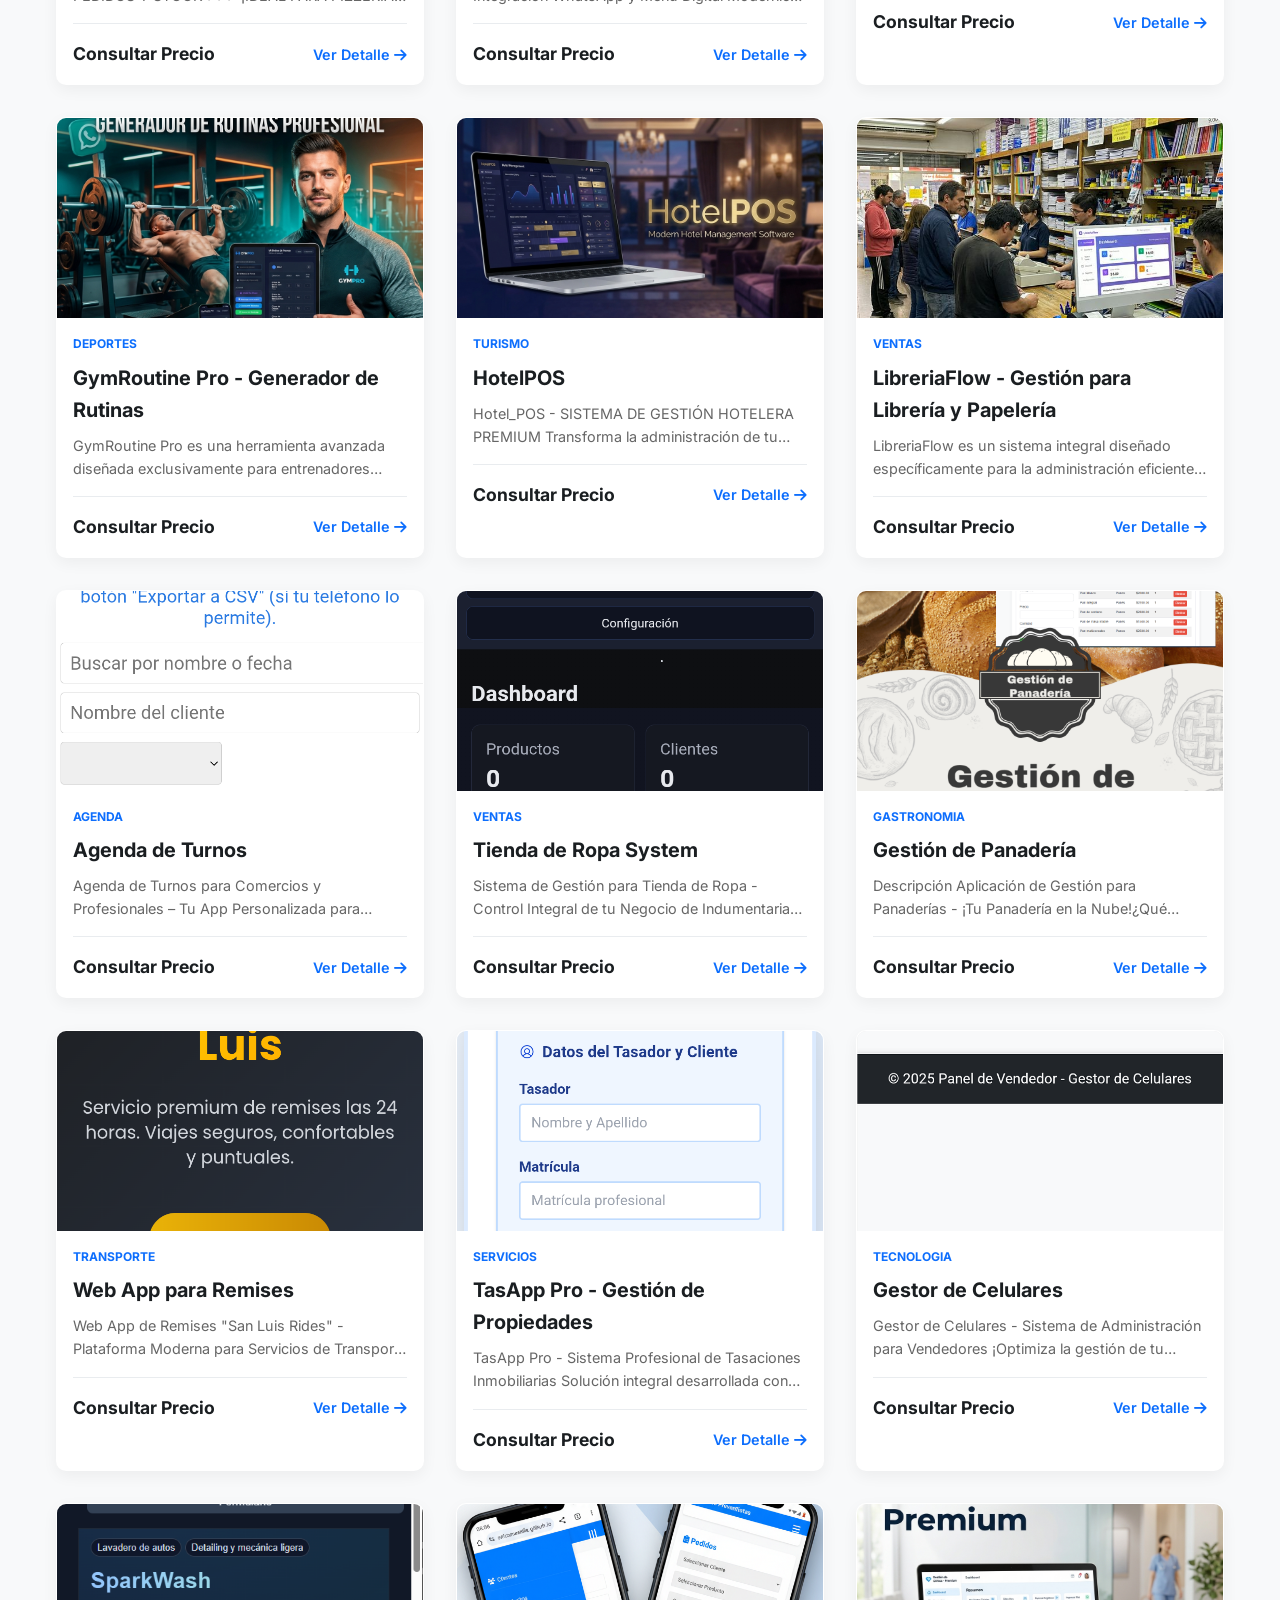
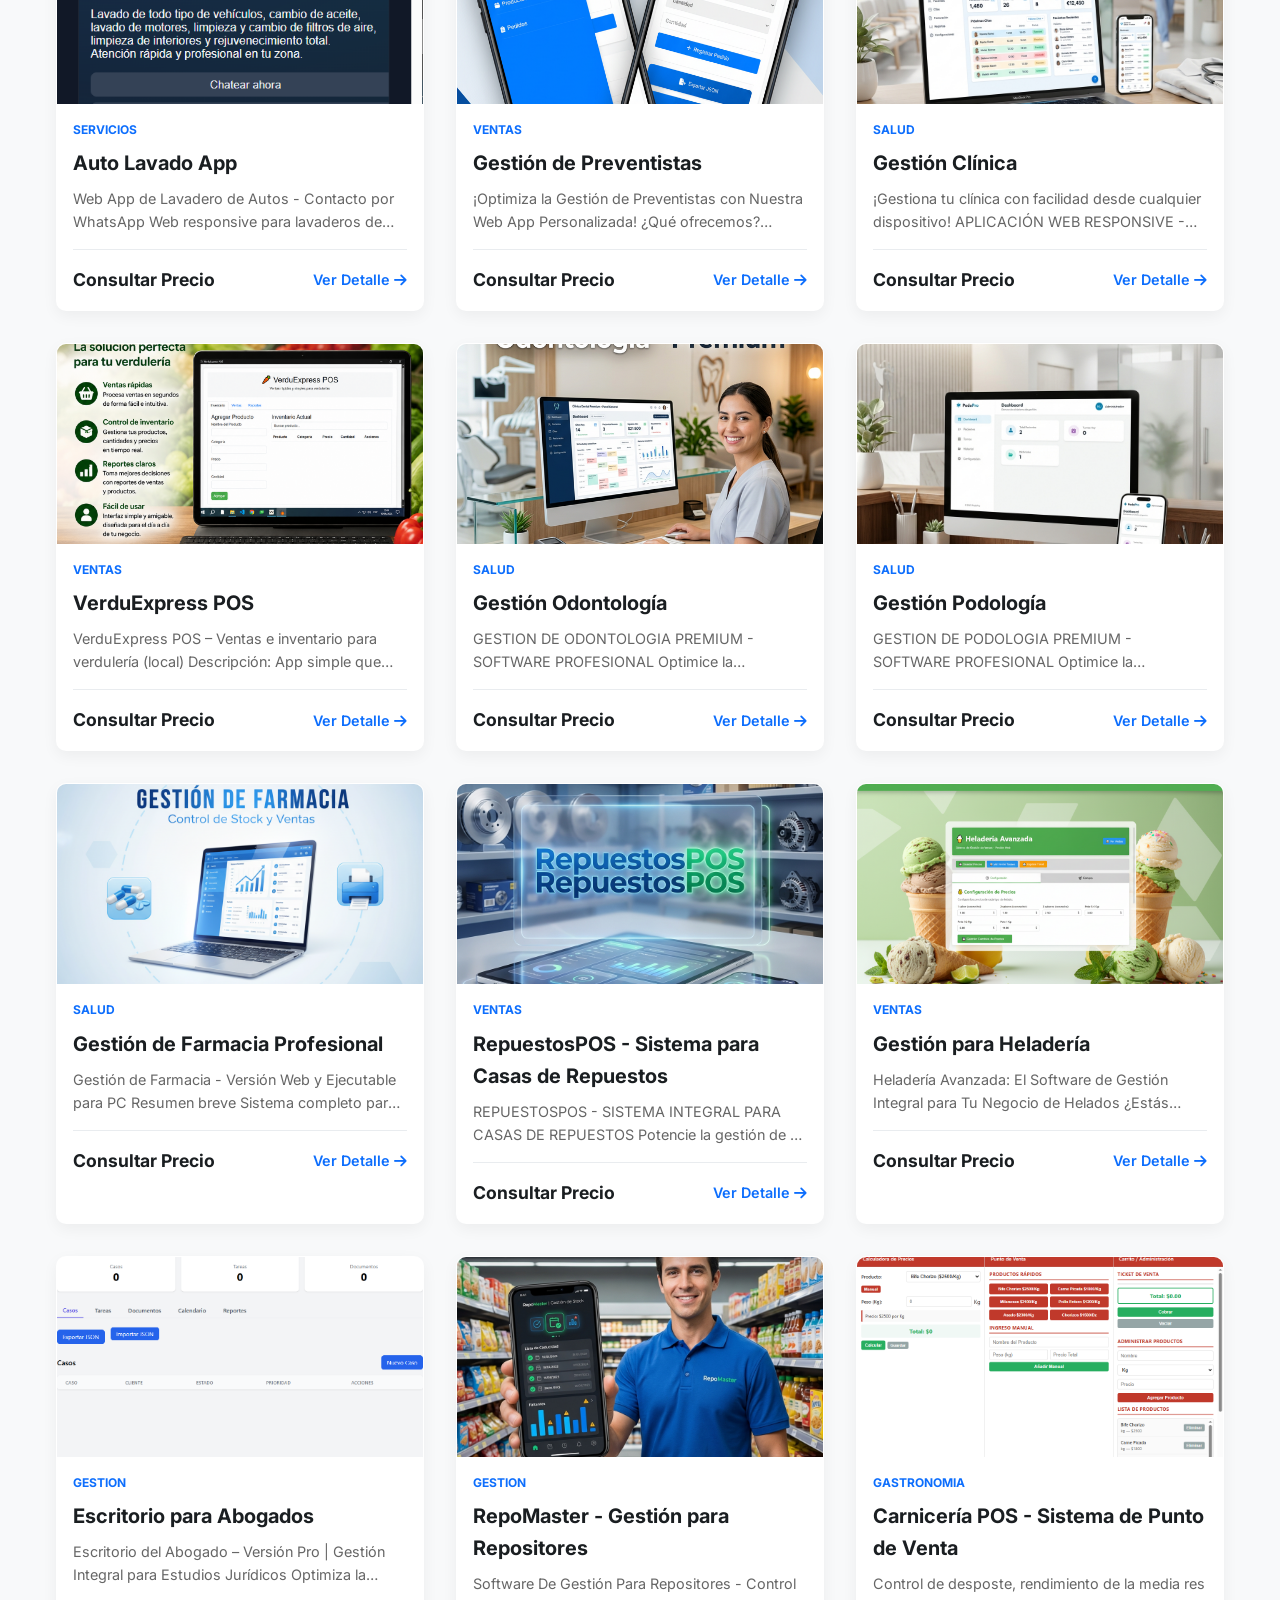
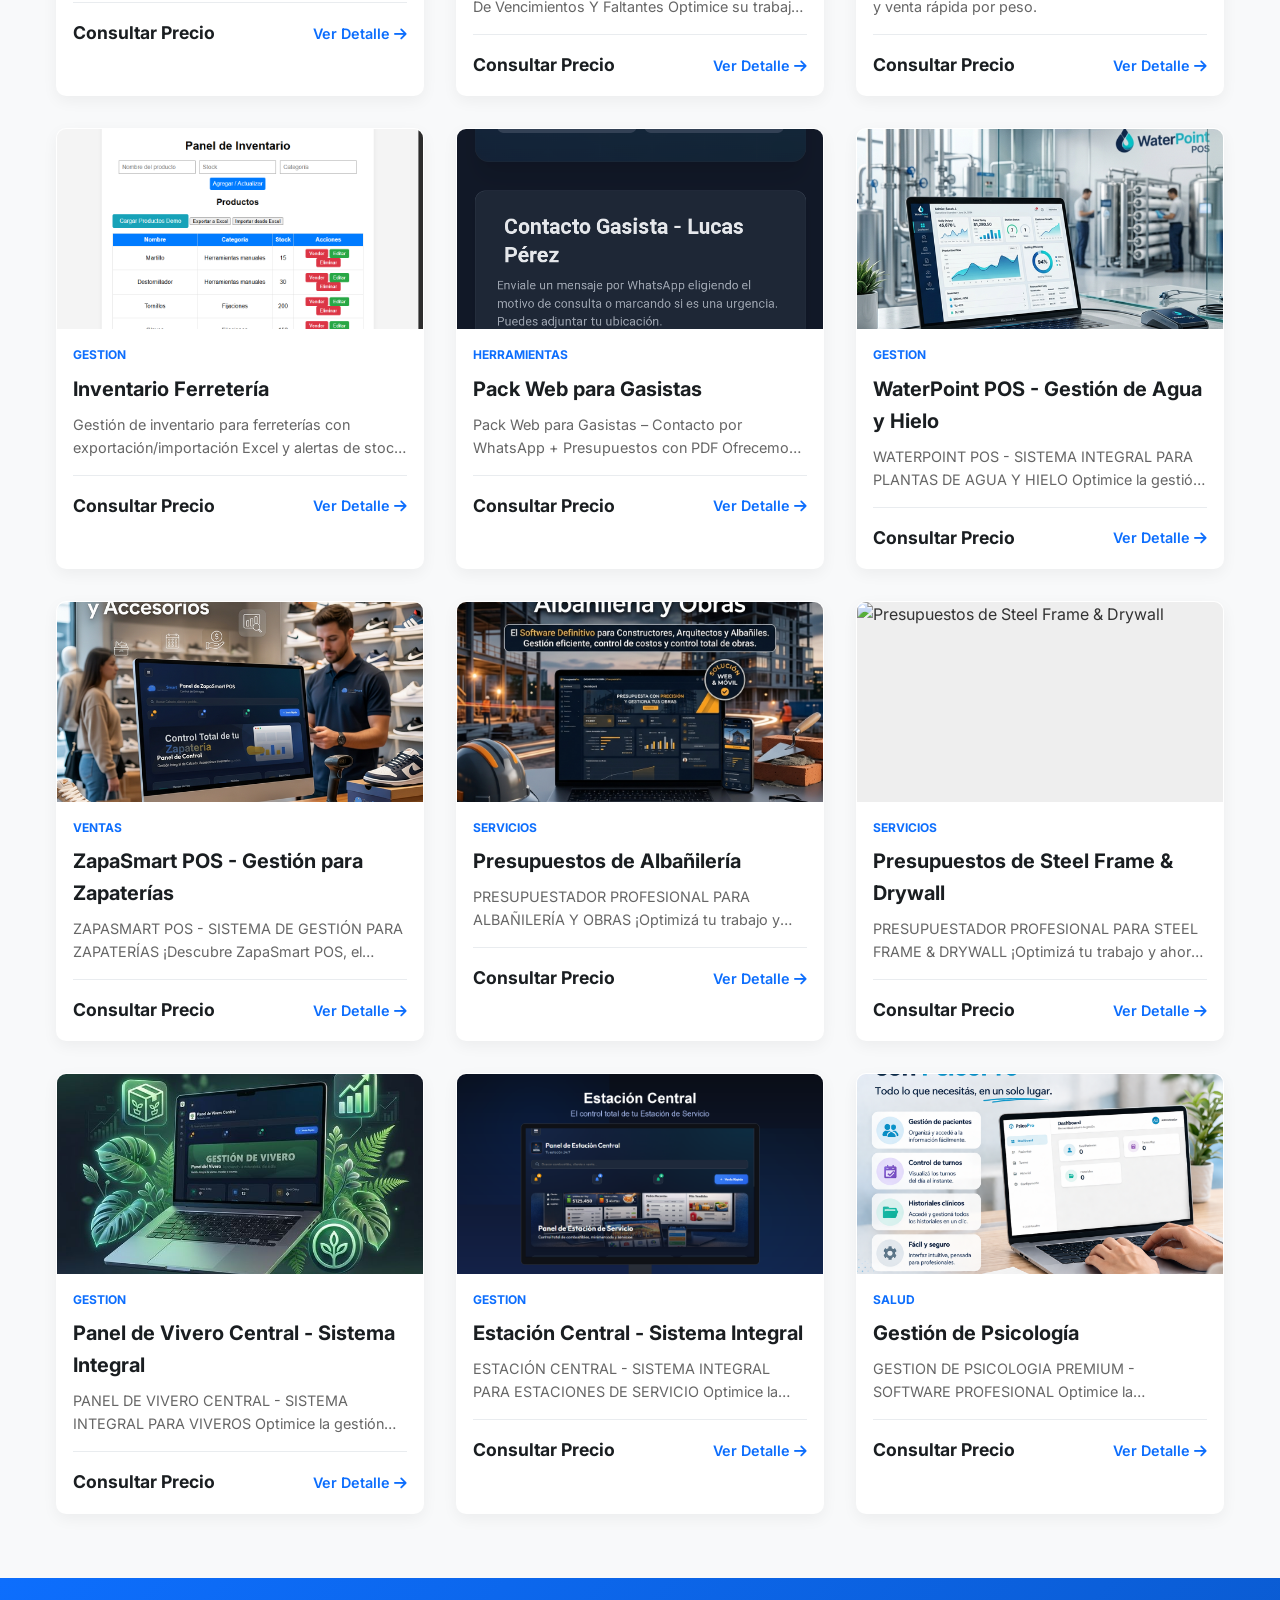
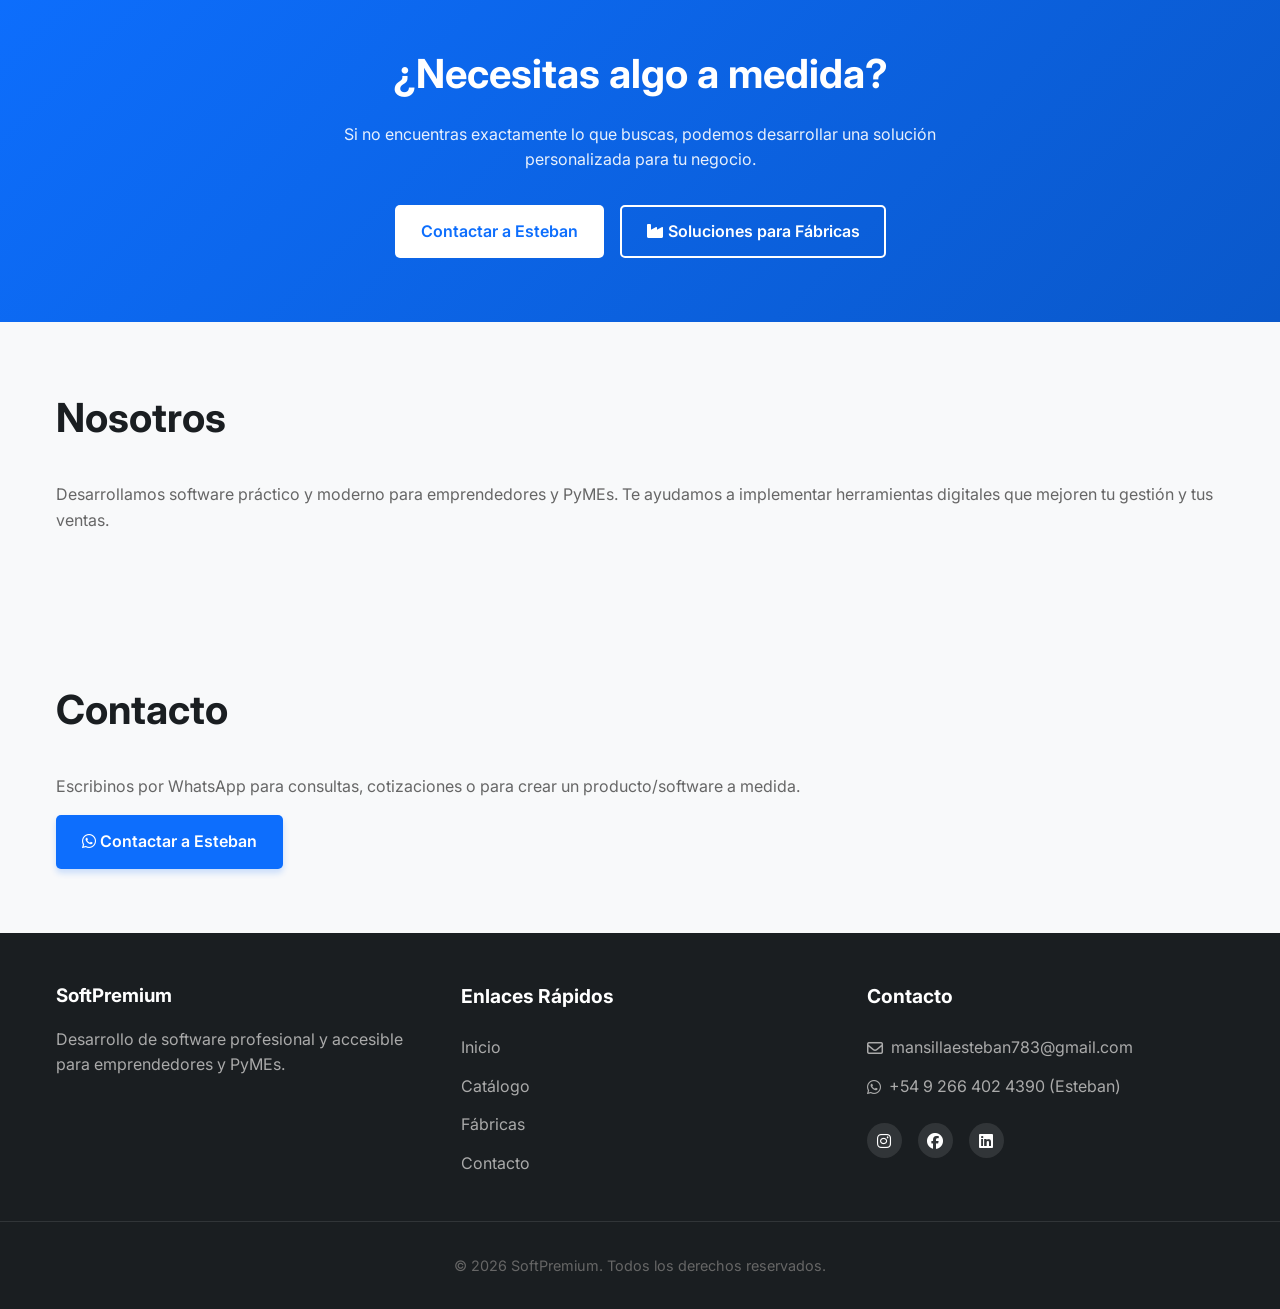
==== commit 87a08356: "fddgsxc" ====
--- a/index.html
+++ b/index.html
@@ -36,6 +36,7 @@
                     <li><a href="#inicio" class="nav-link active">Inicio</a></li>
                     <li><a href="#catalogo" class="nav-link">Catálogo</a></li>
                     <li><a href="#nosotros" class="nav-link">Nosotros</a></li>
+                    <li><a href="fabricas.html" class="nav-link">Fábricas</a></li>
                     <li><a href="#contacto" class="nav-link btn-primary">Contacto</a></li>
                 </ul>
                 <div class="mobile-menu-btn">
@@ -190,8 +191,11 @@
                     <h2>¿Necesitas algo a medida?</h2>
                     <p>Si no encuentras exactamente lo que buscas, podemos desarrollar una solución personalizada para
                         tu negocio.</p>
-                    <a href="https://wa.me/5492664024390?text=Hola%20Esteban%2C%20vi%20tu%20catalogo%20en%20SoftPremium%20y%20quiero%20consultarte%20por%20crear%20un%20producto%2Fsoftware%20a%20medida.%20Podrias%20asesorarme%3F"
-                        target="_blank" class="btn btn-light">Contactar a Esteban</a>
+                    <div style="display: flex; flex-wrap: wrap; gap: 1rem; justify-content: center;">
+                        <a href="https://wa.me/5492664024390?text=Hola%20Esteban%2C%20vi%20tu%20catalogo%20en%20SoftPremium%20y%20quiero%20consultarte%20por%20crear%20un%20producto%2Fsoftware%20a%20medida.%20Podrias%20asesorarme%3F"
+                            target="_blank" class="btn btn-light">Contactar a Esteban</a>
+                        <a href="fabricas.html" class="btn btn-outline" style="border-color: #fff; color: #fff;"><i class="fa-solid fa-industry"></i> Soluciones para Fábricas</a>
+                    </div>
                 </div>
             </div>
         </section>
@@ -231,6 +235,7 @@
                 <ul>
                     <li><a href="#inicio">Inicio</a></li>
                     <li><a href="#catalogo">Catálogo</a></li>
+                    <li><a href="fabricas.html">Fábricas</a></li>
                     <li><a href="#contacto">Contacto</a></li>
                 </ul>
             </div>
@@ -294,49 +299,7 @@
         </div>
     </div>
 
-    <!-- Install PWA Modal -->
-    <div id="install-modal" class="modal">
-        <div class="modal-content install-modal-content">
-            <span class="close-install-modal">&times;</span>
-            <div class="install-modal-body">
-                <div class="install-icon">
-                    <i class="fa-solid fa-mobile-screen-button"></i>
-                </div>
-                <h2>Instalar Aplicación</h2>
-                <p>Agrega SoftPremium a tu pantalla de inicio para un acceso rápido y sencillo.</p>
-                
-                <div id="pwa-instructions-ios" class="pwa-instructions hidden">
-                    <div class="instruction-step">
-                        <span class="step-num">1</span>
-                        <p>Toca el botón <strong>Compartir</strong> <i class="fa-solid fa-arrow-up-from-bracket"></i> en el menú del navegador.</p>
-                    </div>
-                    <div class="instruction-step">
-                        <span class="step-num">2</span>
-                        <p>Selecciona la opción <strong>"Agregar a inicio"</strong> <i class="fa-solid fa-plus-square"></i>.</p>
-                    </div>
-                </div>
-
-                <div id="pwa-instructions-android" class="pwa-instructions hidden">
-                    <div class="instruction-step">
-                        <span class="step-num">1</span>
-                        <p>Toca el botón <strong>"Instalar ahora"</strong> a continuación.</p>
-                    </div>
-                    <div class="instruction-step">
-                        <span class="step-num">2</span>
-                        <p>Confirma la instalación en la ventana que aparecerá.</p>
-                    </div>
-                </div>
-
-                <div id="pwa-instructions-pc" class="pwa-instructions hidden">
-                    <p>Haz clic en el botón de abajo para descargar un acceso directo a tu escritorio.</p>
-                </div>
-
-                <button id="btn-install-pwa" class="btn btn-primary" style="width: 100%; margin-top: 1.5rem;">
-                    <i class="fa-solid fa-download"></i> <span id="install-btn-text">Instalar ahora</span>
-                </button>
-            </div>
-        </div>
-    </div>
+
 
     <script src="products.js"></script>
     <script src="main.js"></script>
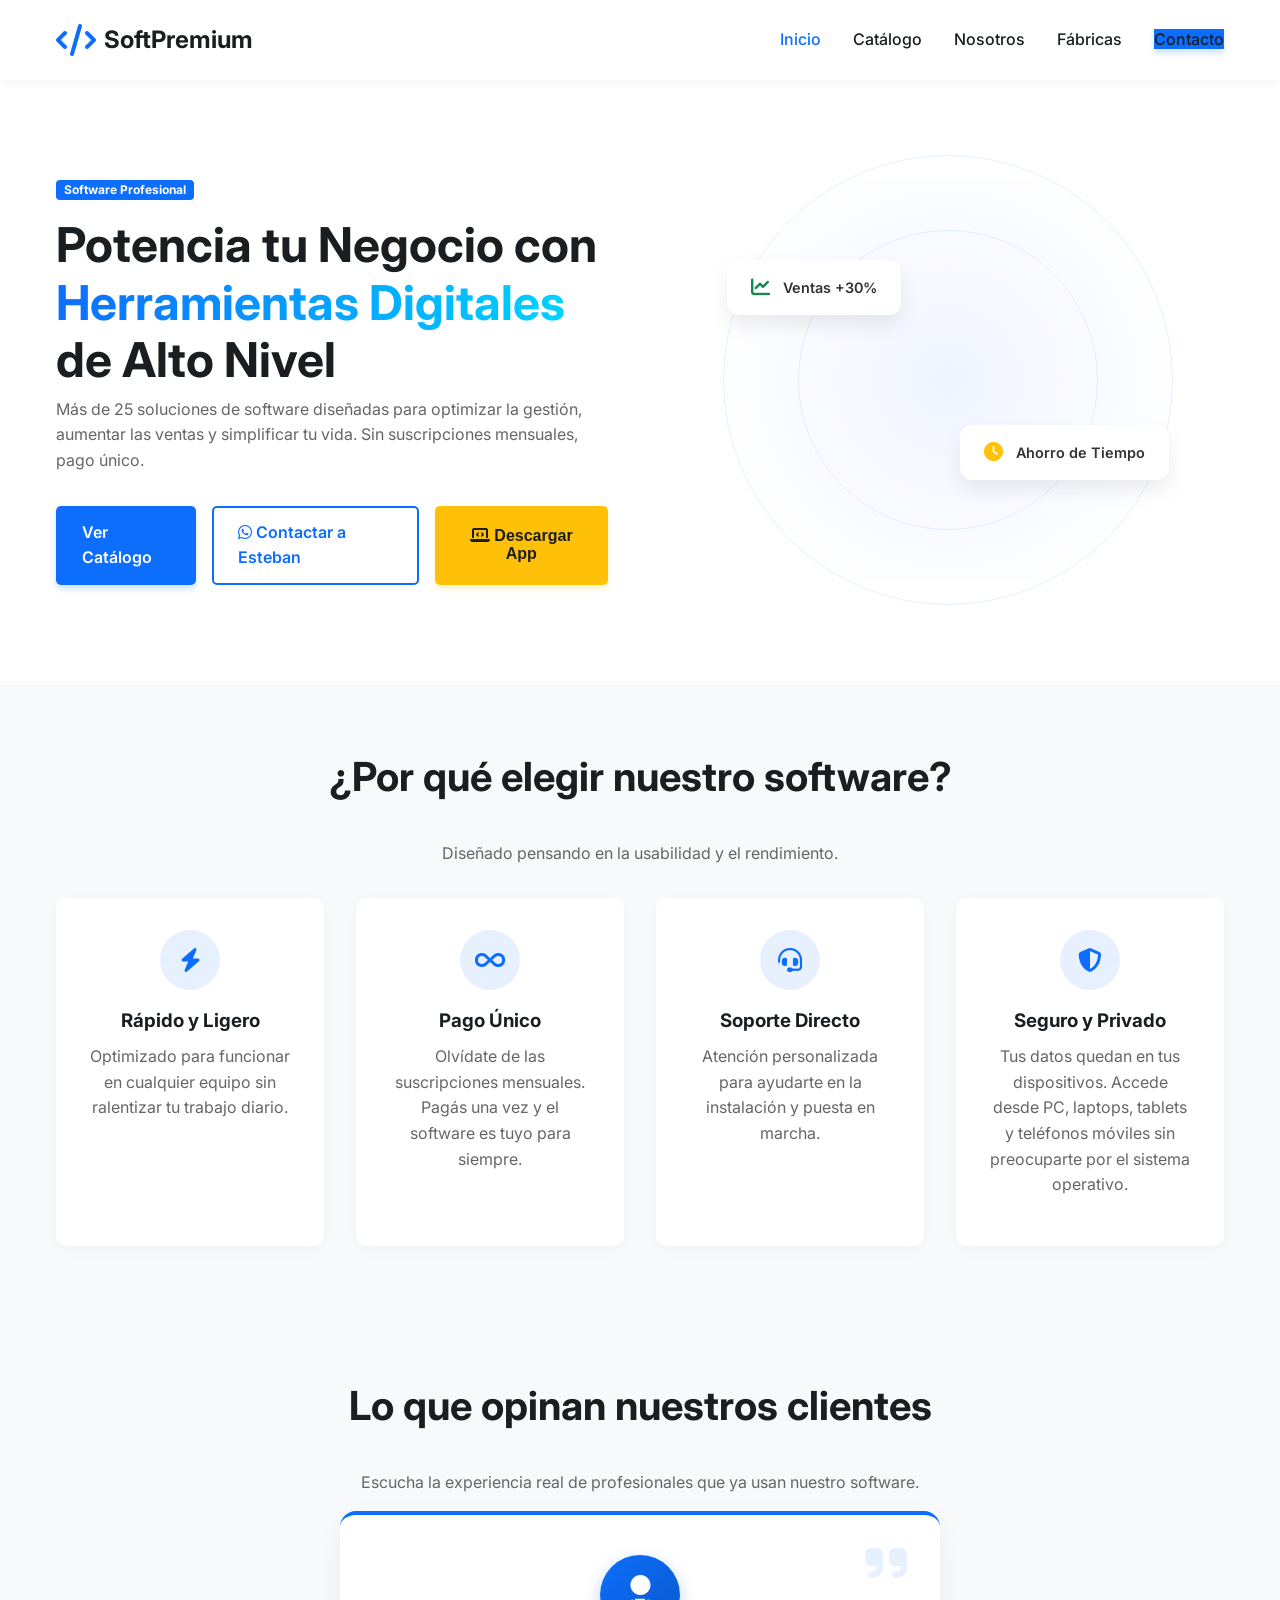
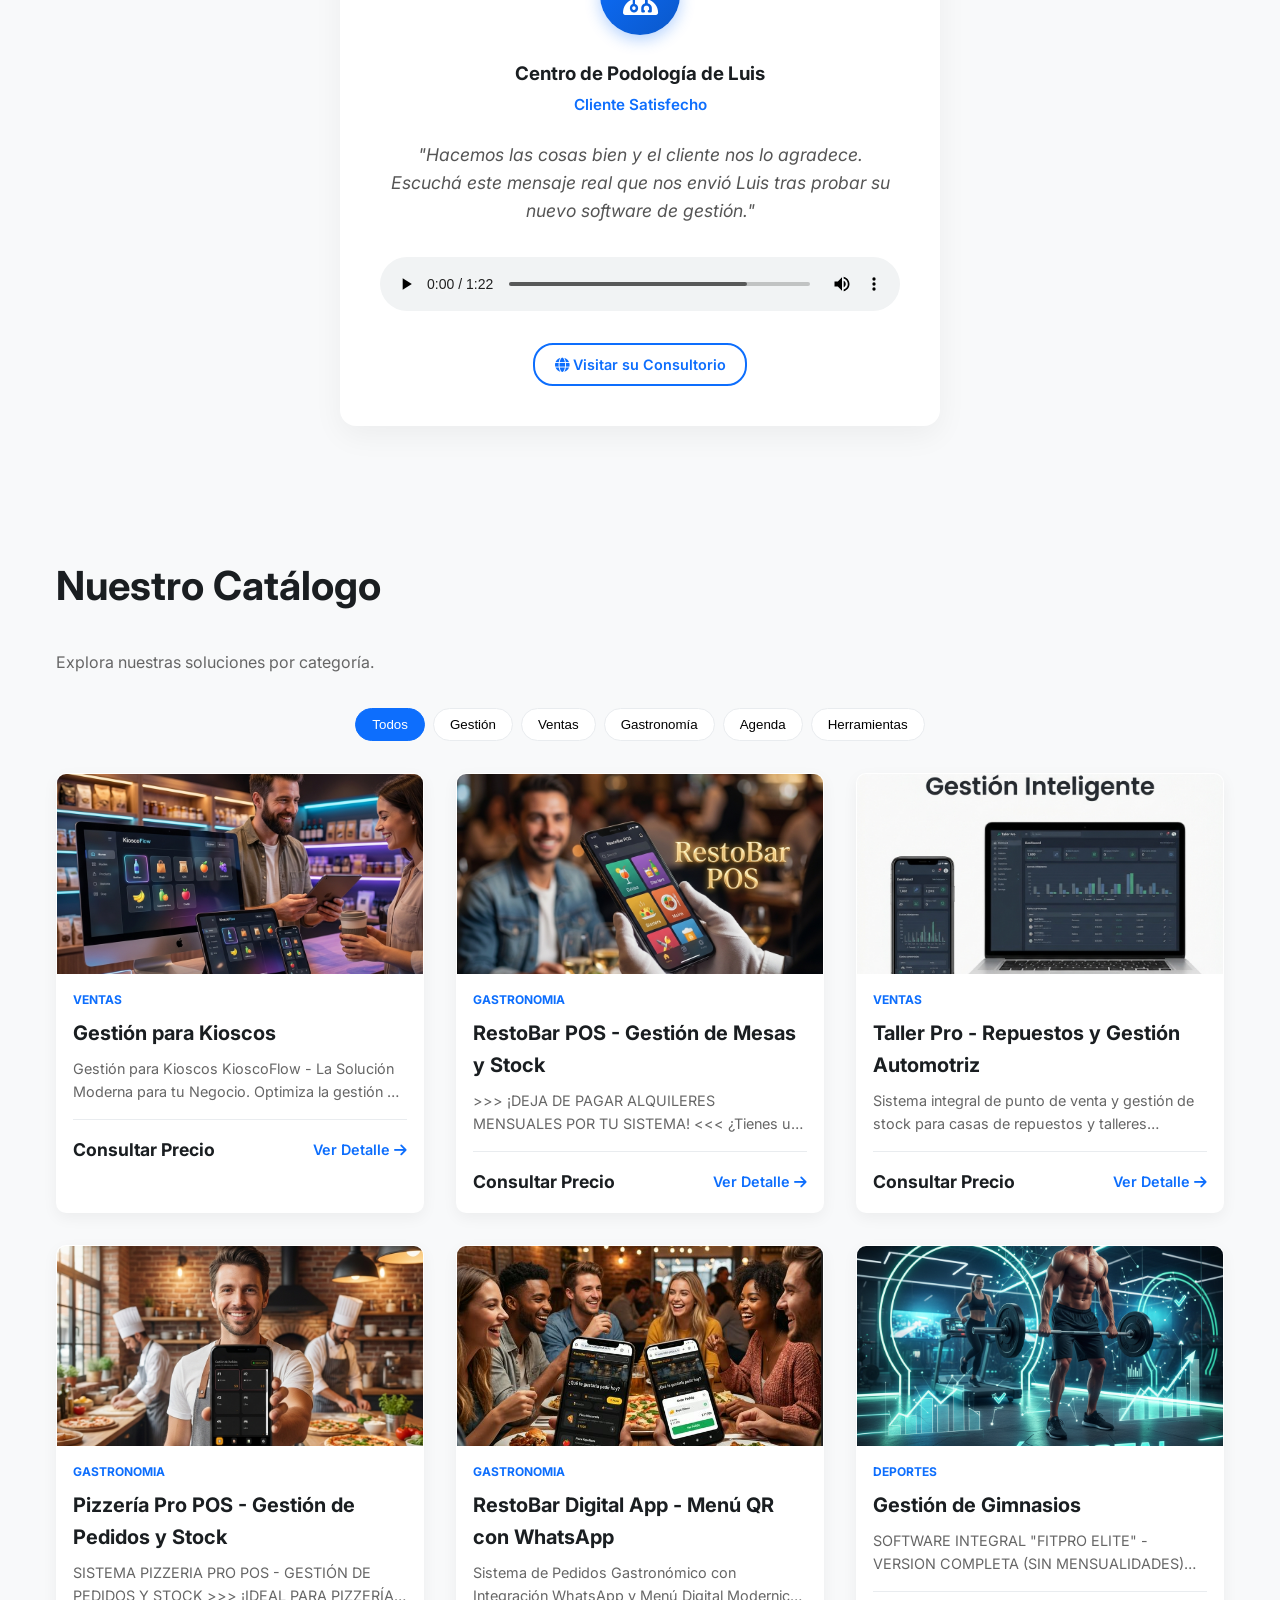
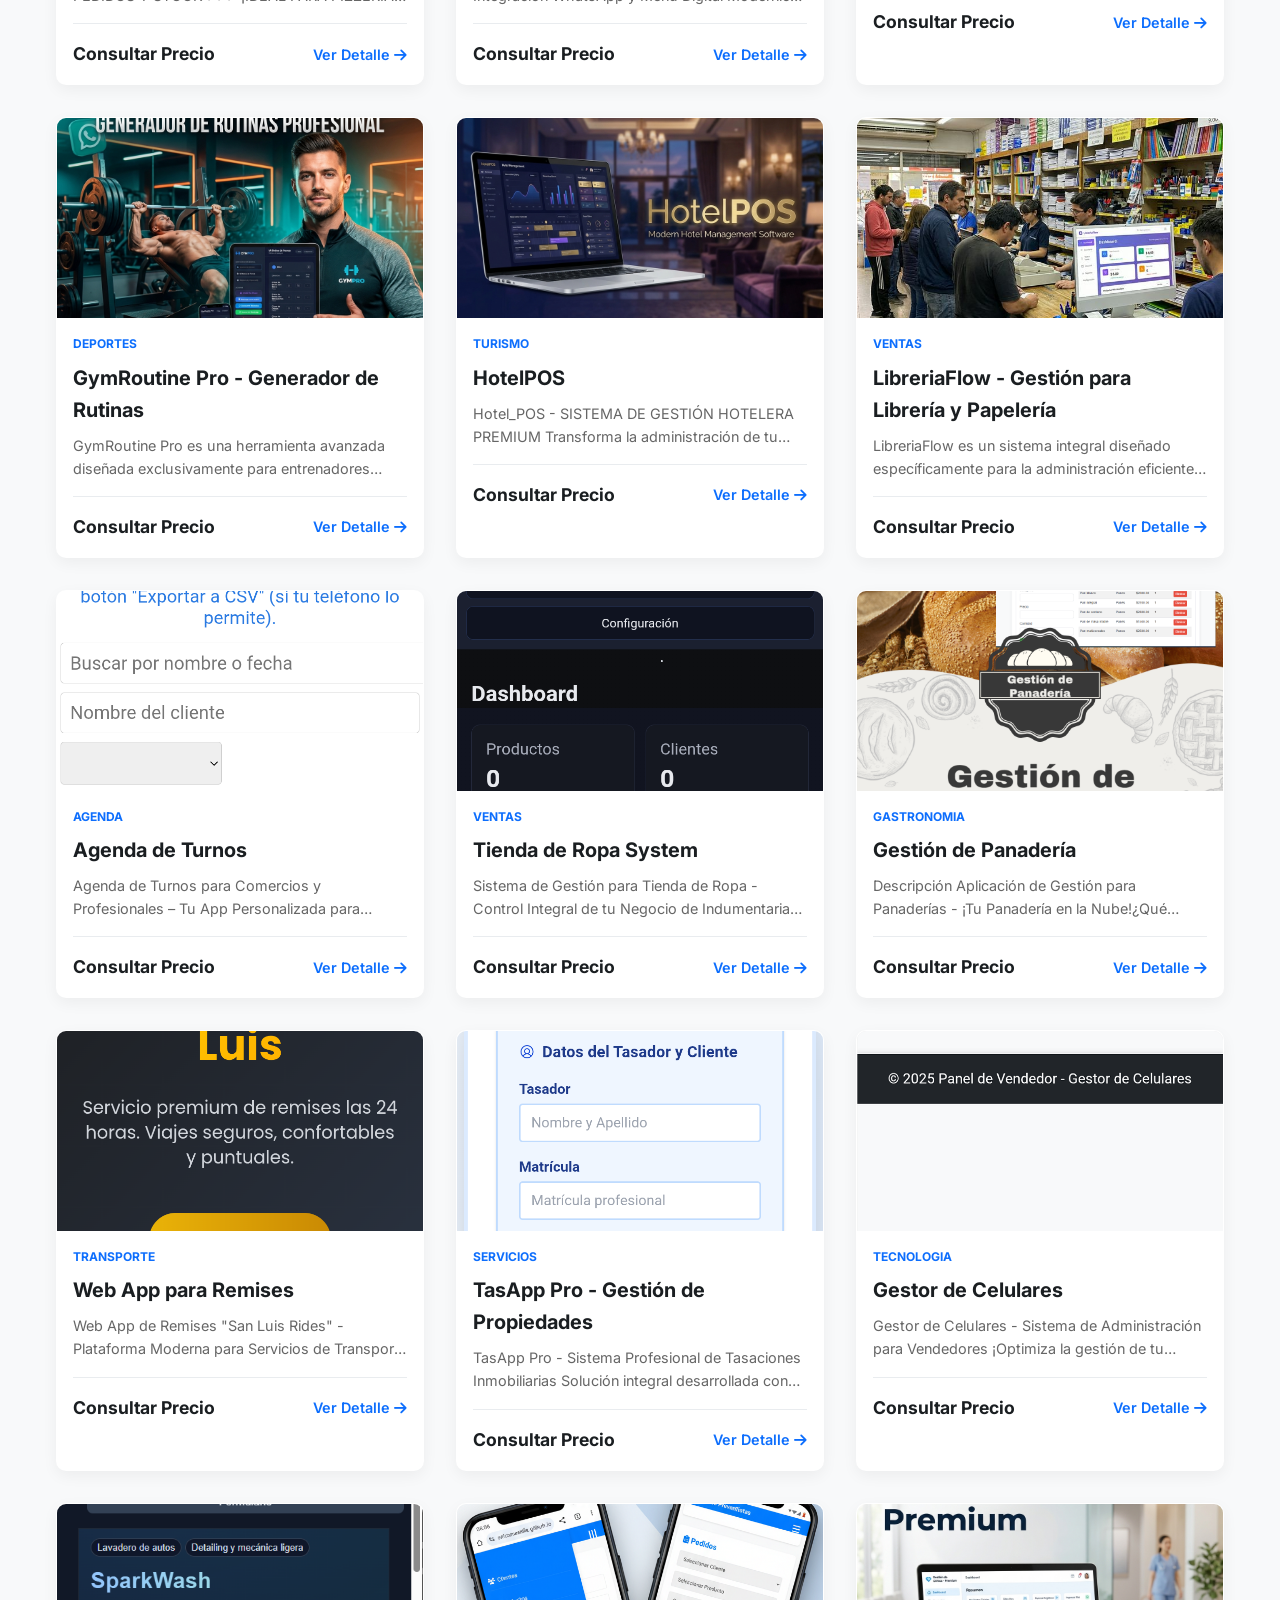
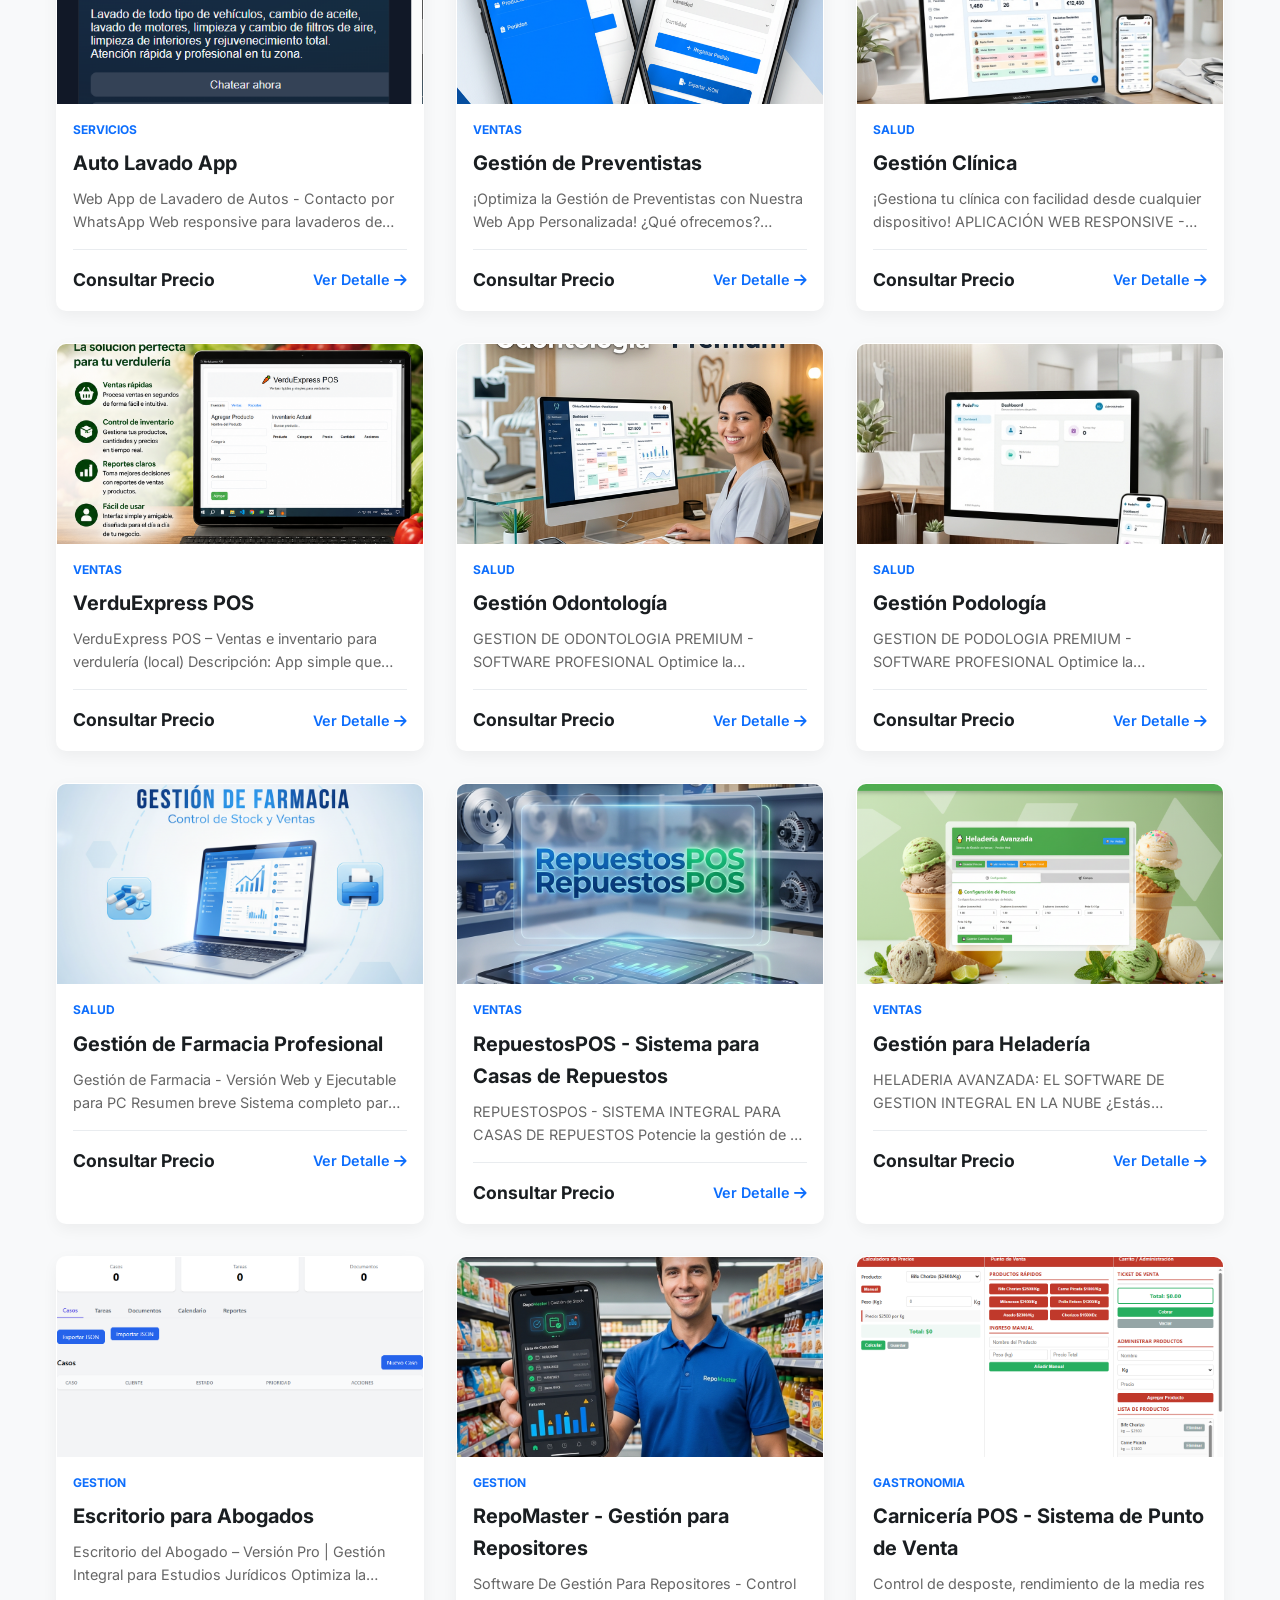
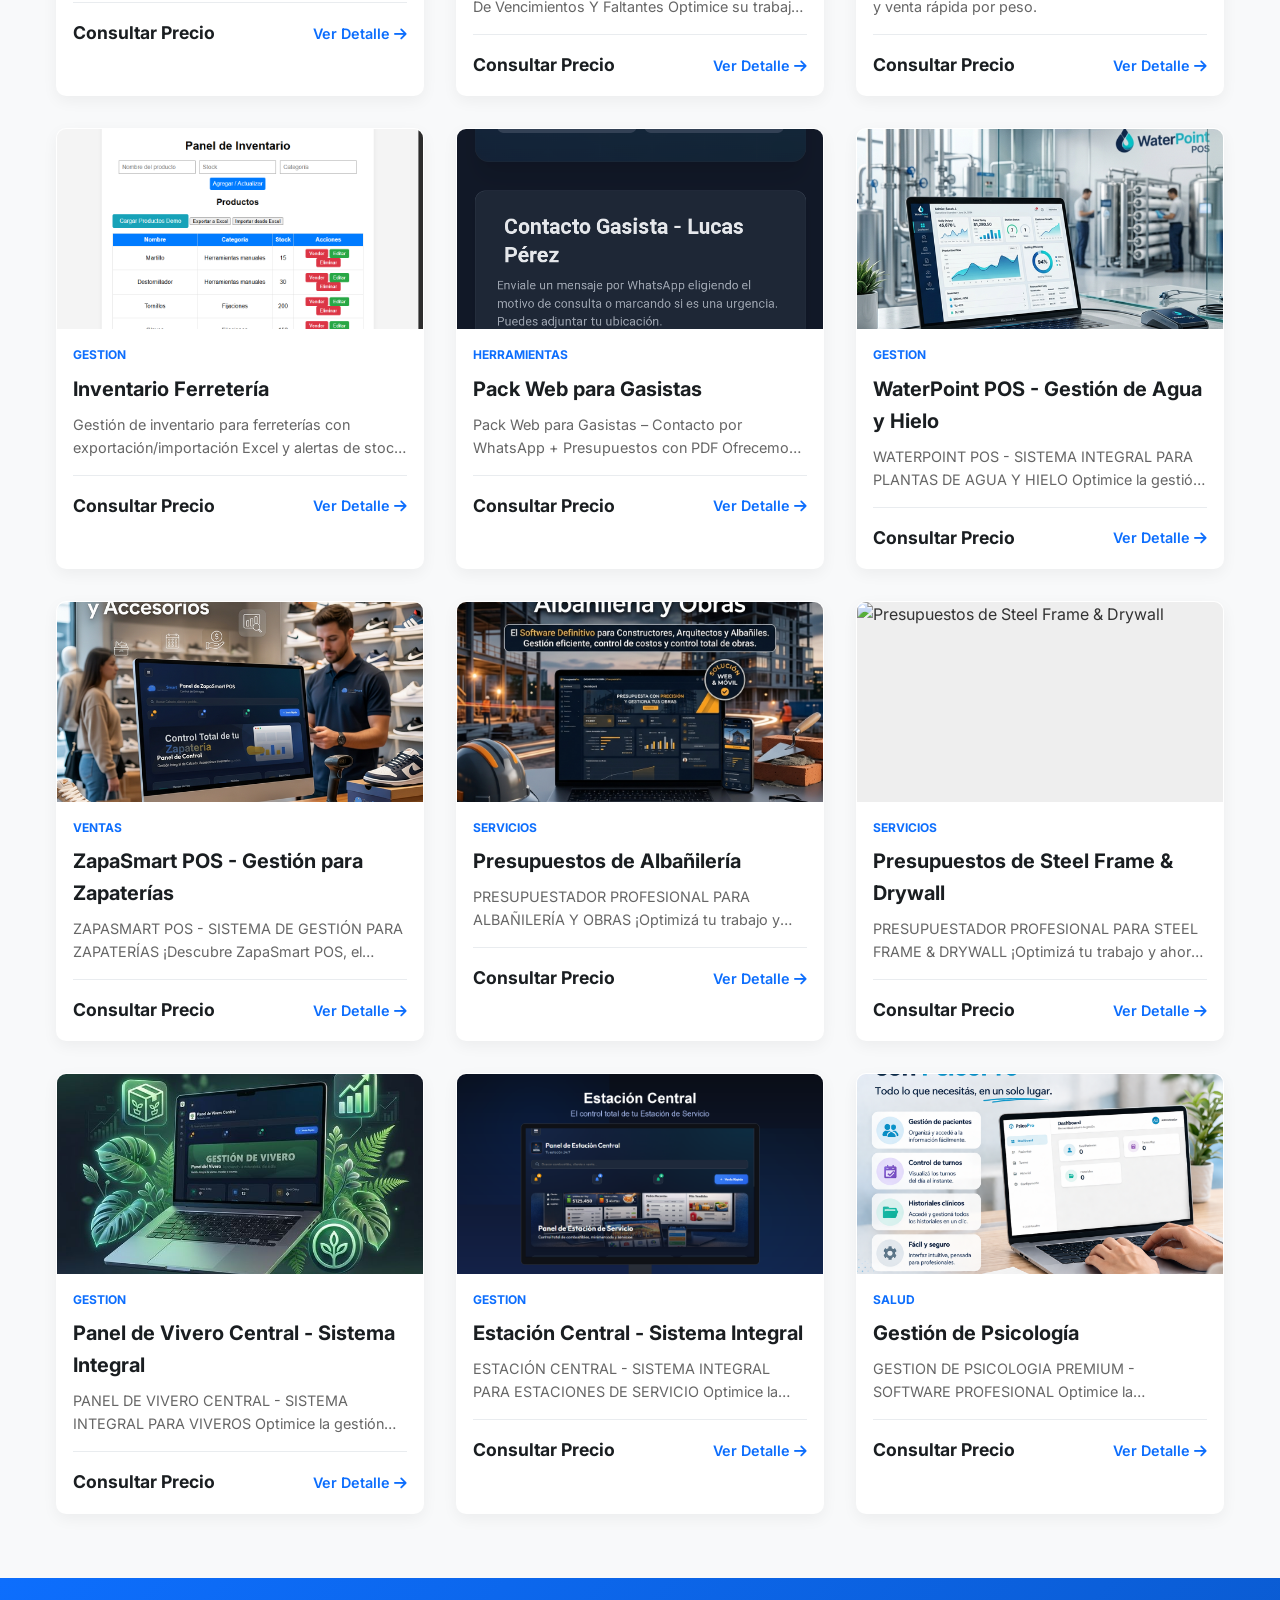
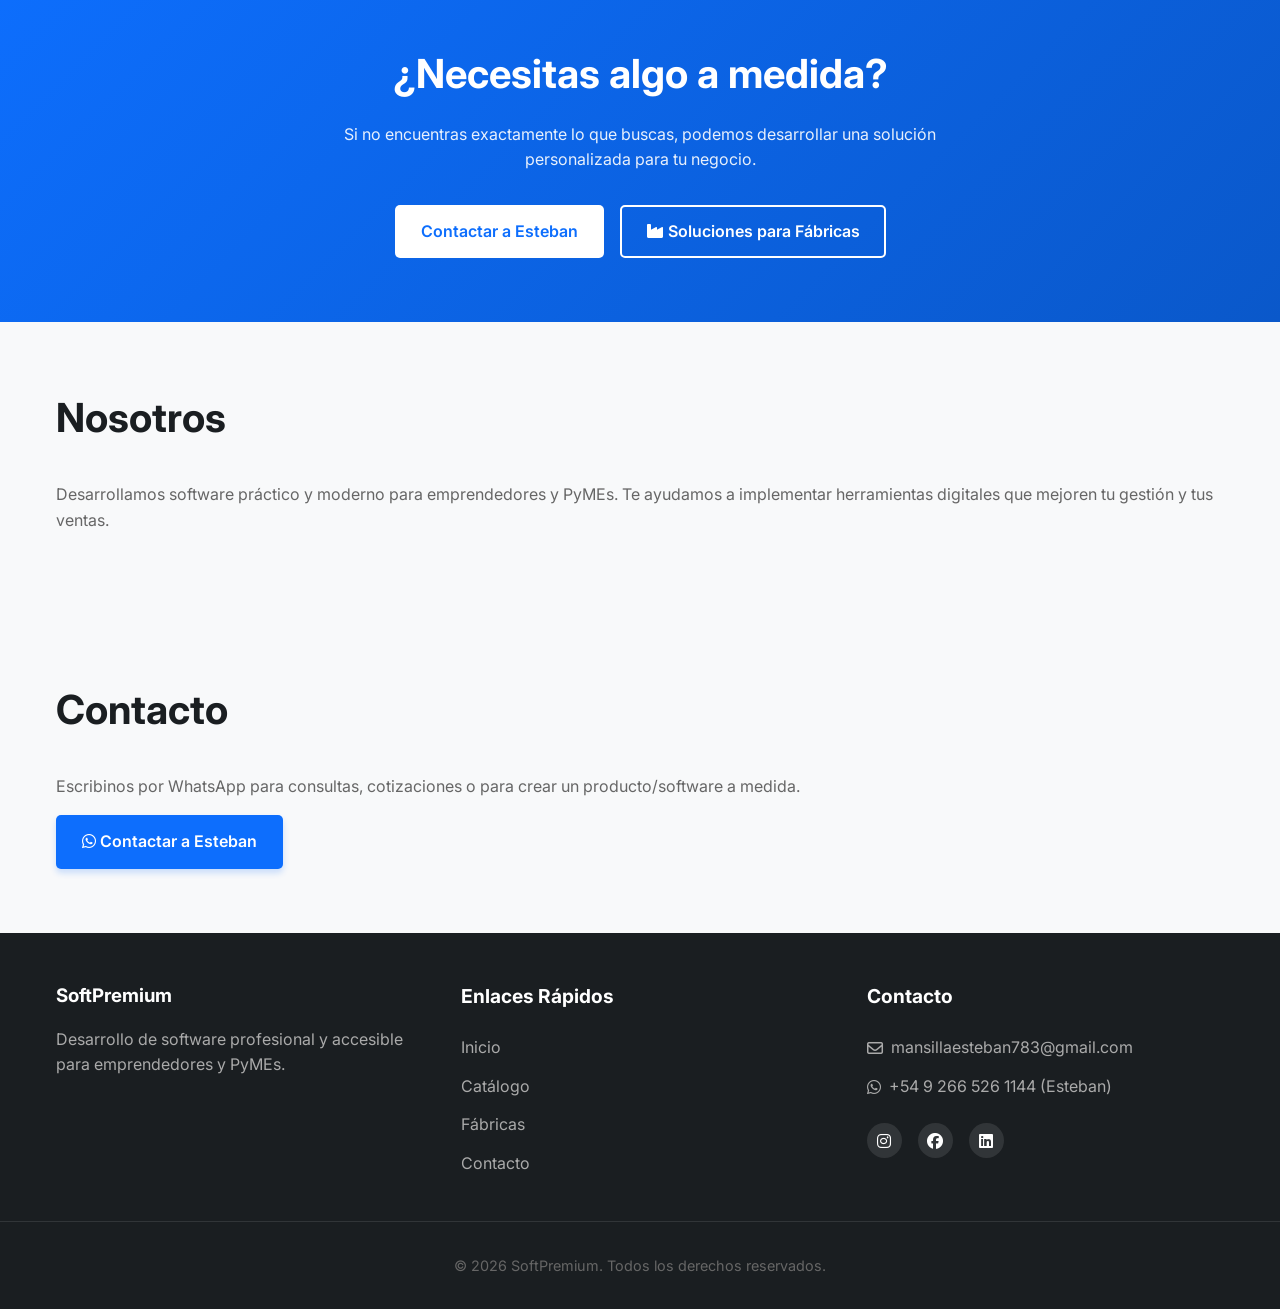
==== commit 9560ccfb: "Add files via upload" ====
--- a/index.html
+++ b/index.html
@@ -57,7 +57,7 @@
                         simplificar tu vida. Sin suscripciones mensuales, pago único.</p>
                     <div class="hero-buttons">
                         <a href="#catalogo" class="btn btn-primary">Ver Catálogo</a>
-                        <a href="https://wa.me/5492664024390?text=Hola%20Esteban%2C%20vi%20tu%20catalogo%20en%20SoftPremium%20y%20quiero%20consultarte%20por%20crear%20un%20producto%2Fsoftware%20a%20medida.%20Podrias%20asesorarme%3F"
+                        <a href="https://wa.me/5492665261144?text=Hola%20Esteban%2C%20vi%20tu%20catalogo%20en%20SoftPremium%20y%20quiero%20consultarte%20por%20crear%20un%20producto%2Fsoftware%20a%20medida.%20Podrias%20asesorarme%3F"
                             target="_blank" class="btn btn-outline"><i class="fa-brands fa-whatsapp"></i> Contactar a
                             Esteban</a>
                         <button onclick="downloadApp()" class="btn btn-secondary"><i class="fa-solid fa-laptop-code"></i> Descargar App</button>
@@ -192,7 +192,7 @@
                     <p>Si no encuentras exactamente lo que buscas, podemos desarrollar una solución personalizada para
                         tu negocio.</p>
                     <div style="display: flex; flex-wrap: wrap; gap: 1rem; justify-content: center;">
-                        <a href="https://wa.me/5492664024390?text=Hola%20Esteban%2C%20vi%20tu%20catalogo%20en%20SoftPremium%20y%20quiero%20consultarte%20por%20crear%20un%20producto%2Fsoftware%20a%20medida.%20Podrias%20asesorarme%3F"
+                        <a href="https://wa.me/5492665261144?text=Hola%20Esteban%2C%20vi%20tu%20catalogo%20en%20SoftPremium%20y%20quiero%20consultarte%20por%20crear%20un%20producto%2Fsoftware%20a%20medida.%20Podrias%20asesorarme%3F"
                             target="_blank" class="btn btn-light">Contactar a Esteban</a>
                         <a href="fabricas.html" class="btn btn-outline" style="border-color: #fff; color: #fff;"><i class="fa-solid fa-industry"></i> Soluciones para Fábricas</a>
                     </div>
@@ -217,7 +217,7 @@
                     <p>Escribinos por WhatsApp para consultas, cotizaciones o para crear un producto/software a medida.
                     </p>
                 </div>
-                <a href="https://wa.me/5492664024390?text=Hola%20Esteban%2C%20vi%20tu%20catalogo%20en%20SoftPremium%20y%20quiero%20consultarte%20por%20crear%20un%20producto%2Fsoftware%20a%20medida.%20Podrias%20asesorarme%3F"
+                <a href="https://wa.me/5492665261144?text=Hola%20Esteban%2C%20vi%20tu%20catalogo%20en%20SoftPremium%20y%20quiero%20consultarte%20por%20crear%20un%20producto%2Fsoftware%20a%20medida.%20Podrias%20asesorarme%3F"
                     target="_blank" class="btn btn-primary"><i class="fa-brands fa-whatsapp"></i> Contactar a
                     Esteban</a>
             </div>
@@ -242,7 +242,7 @@
             <div class="footer-contact">
                 <h4>Contacto</h4>
                 <p><i class="fa-regular fa-envelope"></i> mansillaesteban783@gmail.com</p>
-                <p><i class="fa-brands fa-whatsapp"></i> +54 9 266 402 4390 (Esteban)</p>
+                <p><i class="fa-brands fa-whatsapp"></i> +54 9 266 526 1144 (Esteban)</p>
                 <div class="social-icons">
                     <a href="#"><i class="fa-brands fa-instagram"></i></a>
                     <a href="https://www.facebook.com/profile.php?id=61573577638494&locale=es_LA"><i
